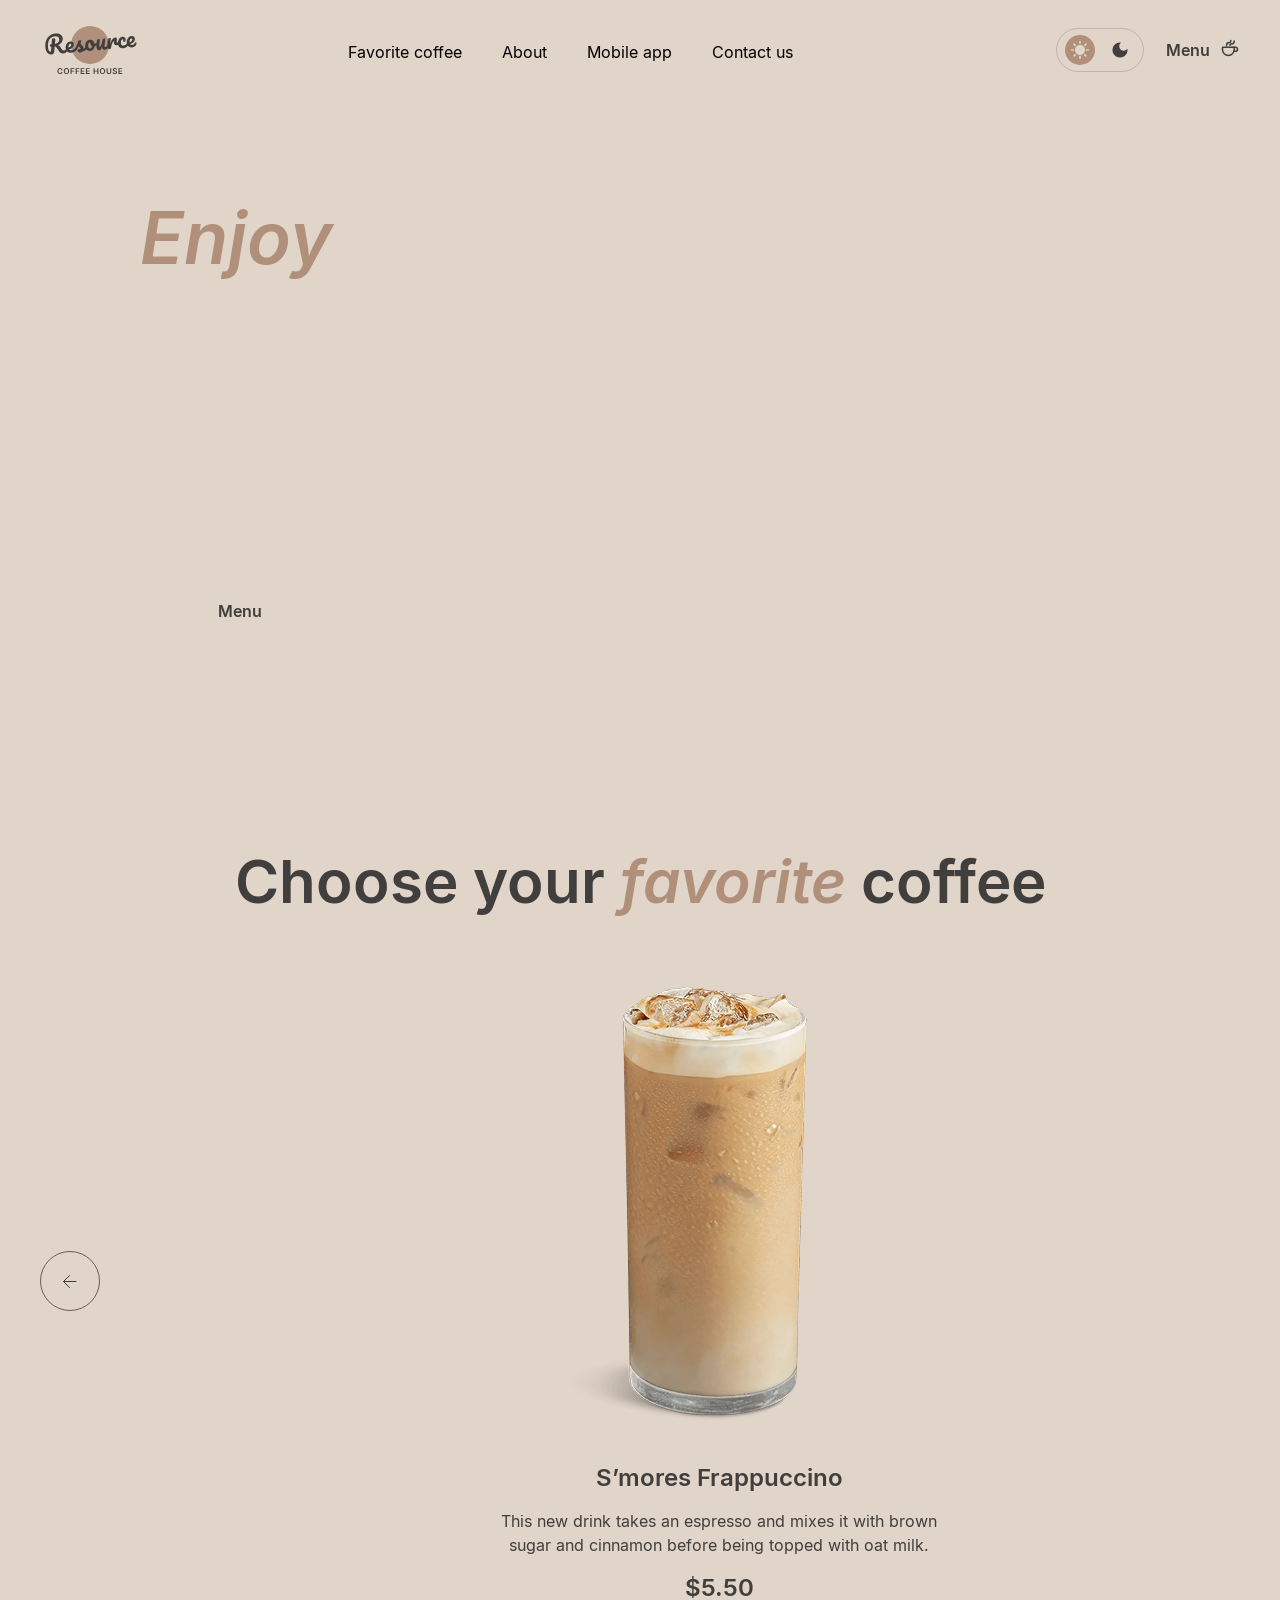
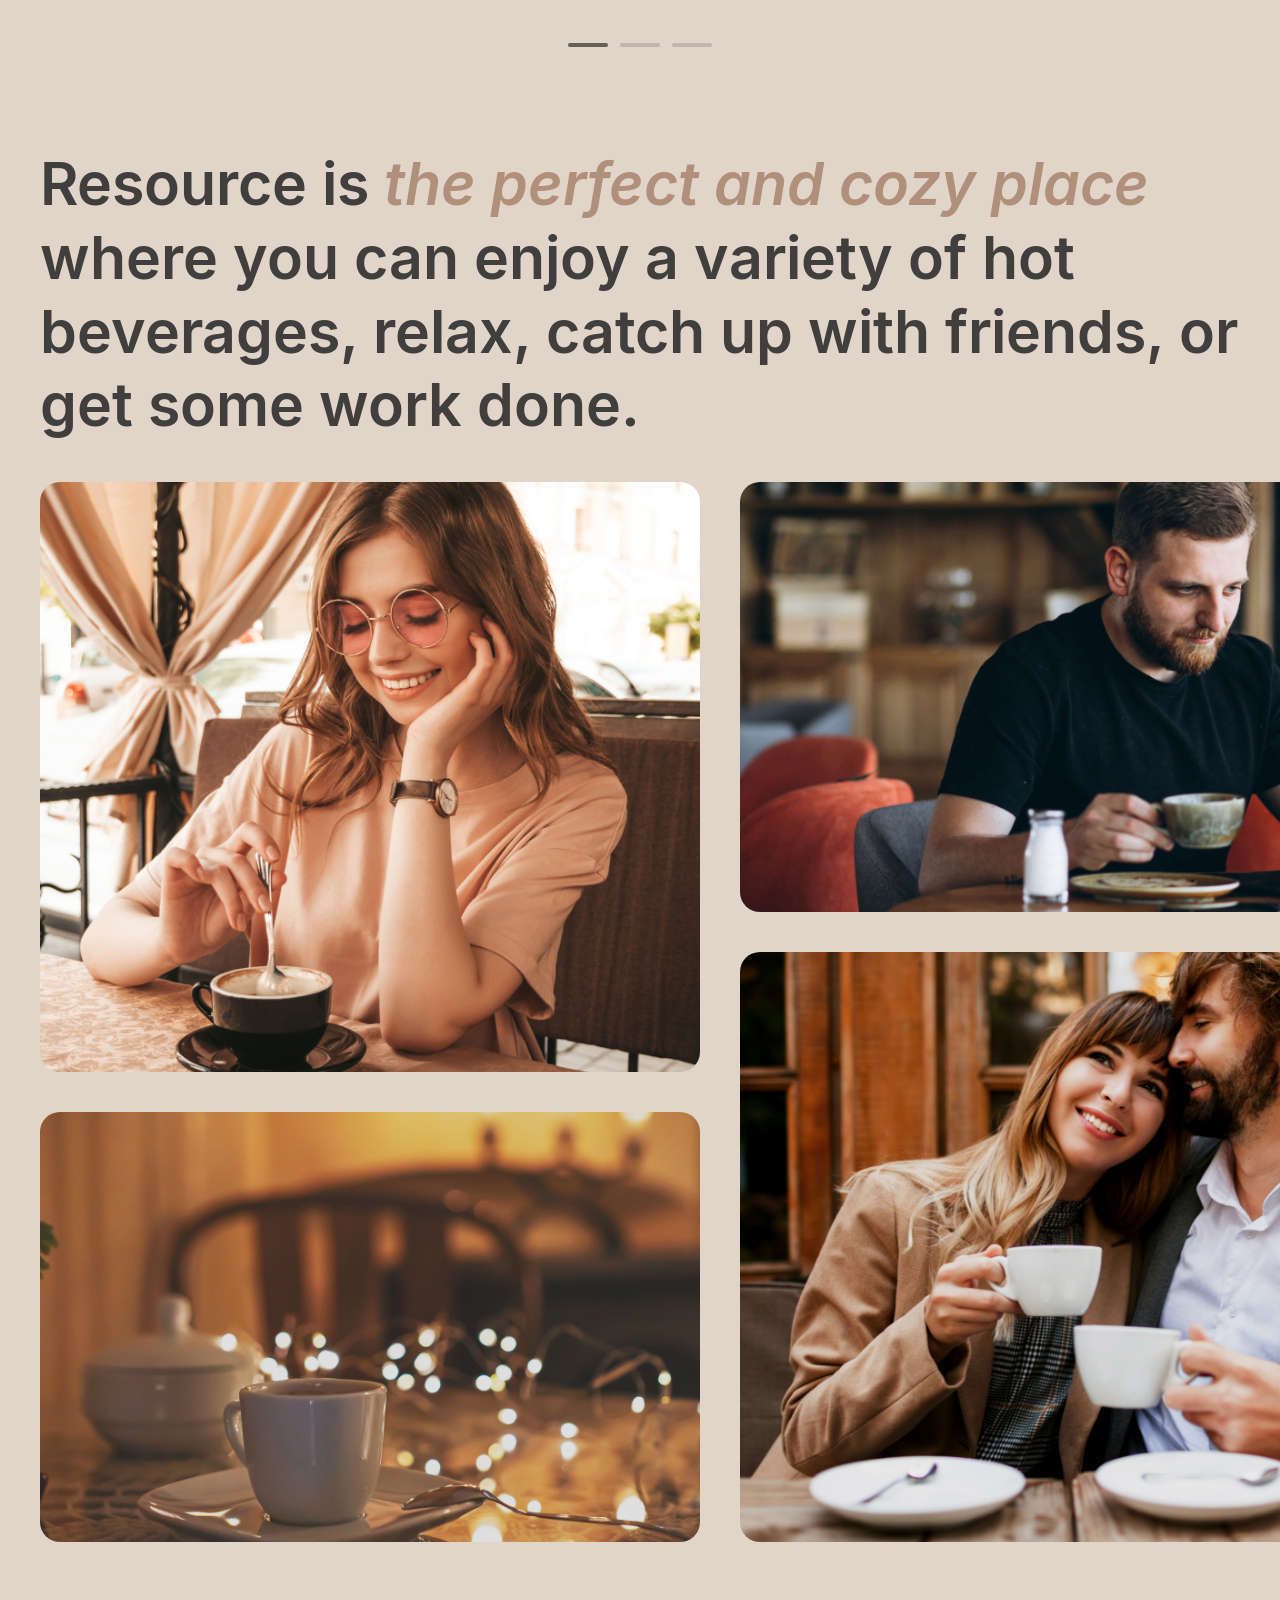
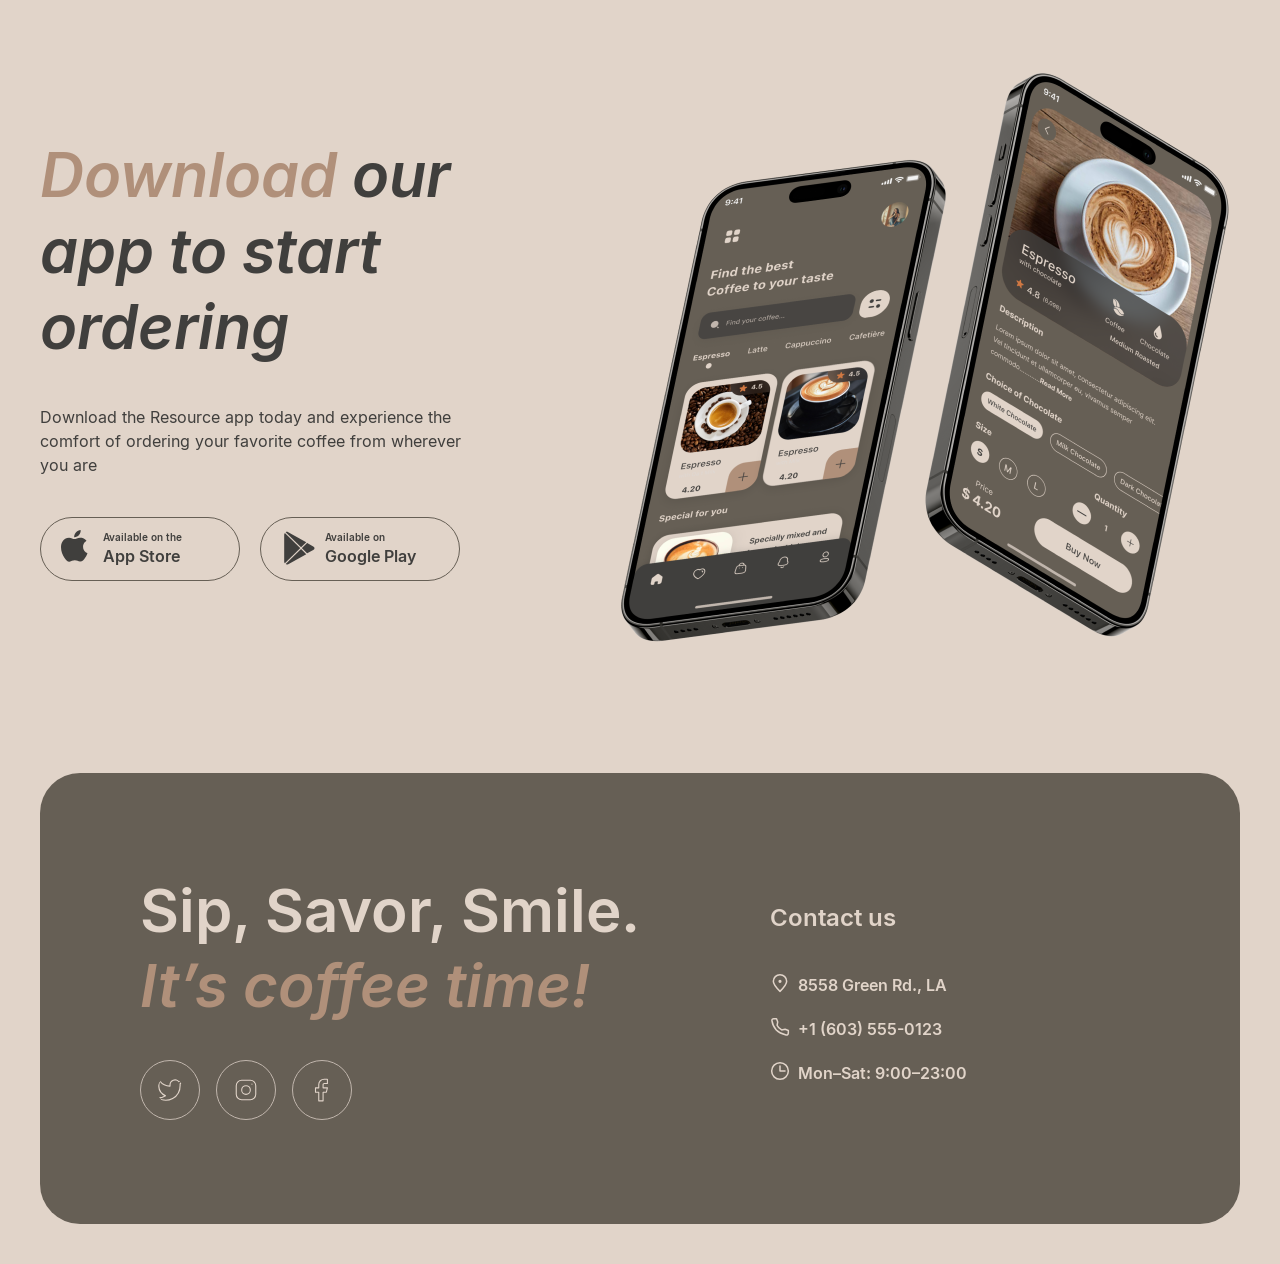
==== index.html @ 8363550d "feat: adding second page and some animation" ====
<!doctype html>
<html lang="en">
	<head>
		<meta charset="UTF-8" />
		<meta name="viewport" content="width=device-width, initial-scale=1.0" />
		<title>Coffee House</title>
		<link rel="stylesheet" href="style.css" />
	</head>
	<body>
		<div class="wrapper-container">
			<header>
				<div class="header__container">
					<div class="header__menu">
						<div class="header__logo">
							<svg
								width="100"
								height="60"
								viewBox="0 0 100 60"
								fill="none"
								xmlns="http://www.w3.org/2000/svg"
							>
								<path
									d="M69 25C69 35.4934 60.4934 44 50 44C39.5066 44 31 35.4934 31 25C31 14.5066 39.5066 6 50 6C60.4934 6 69 14.5066 69 25Z"
									fill="#B0907A"
								/>
								<path
									d="M95.6784 22.2913C95.8856 22.2732 96.0534 22.3548 96.1817 22.5364C96.326 22.7165 96.4127 22.9739 96.442 23.3086C96.4922 23.8824 96.4 24.3884 96.1652 24.8265C95.7789 25.5509 95.2359 26.1365 94.5362 26.5832C93.8524 27.0285 93.0084 27.295 92.0042 27.3829C90.4741 27.5168 89.2469 27.1664 88.3226 26.3318C87.3969 25.4812 86.8658 24.2749 86.7291 22.7129C86.6329 21.6131 86.7748 20.5727 87.1547 19.5919C87.5333 18.5951 88.1046 17.7822 88.8687 17.1532C89.6487 16.5229 90.5568 16.1623 91.5928 16.0717C92.5173 15.9908 93.2829 16.2049 93.8895 16.714C94.4948 17.2071 94.8386 17.9239 94.9209 18.8643C95.0171 19.9641 94.7016 20.9473 93.9743 21.814C93.2617 22.6633 91.9772 23.4021 90.1208 24.0303C90.5675 24.73 91.2451 25.0401 92.1537 24.9606C92.8072 24.9035 93.3279 24.7053 93.7158 24.3662C94.1197 24.0257 94.5692 23.4725 95.0643 22.7064C95.2346 22.4506 95.4393 22.3122 95.6784 22.2913ZM91.3914 18.4503C90.8016 18.5019 90.3295 18.8885 89.9751 19.6102C89.6365 20.3304 89.5098 21.1767 89.5949 22.149L89.5991 22.1968C90.5199 21.8914 91.2318 21.4918 91.7347 20.9981C92.2376 20.5044 92.4632 19.9626 92.4117 19.3729C92.3852 19.0701 92.2766 18.8386 92.0859 18.6786C91.9098 18.5013 91.6783 18.4252 91.3914 18.4503Z"
									fill="#403F3D"
								/>
								<path
									d="M83.2976 28.1446C81.7356 28.2813 80.4779 27.9497 79.5245 27.1497C78.5857 26.3324 78.0529 25.1985 77.926 23.7481C77.813 22.457 77.969 21.303 78.394 20.2861C78.819 19.2692 79.4149 18.4622 80.1818 17.8651C80.9487 17.268 81.7784 16.9304 82.671 16.8523C83.5477 16.7756 84.2481 16.9793 84.7723 17.4635C85.311 17.9303 85.6159 18.5702 85.6871 19.383C85.7456 20.0525 85.6437 20.6316 85.3813 21.1203C85.1348 21.6076 84.7725 21.8722 84.2944 21.9141C83.9915 21.9406 83.7382 21.8904 83.5344 21.7637C83.3465 21.6356 83.2414 21.444 83.2191 21.189C83.2093 21.0774 83.2141 20.9485 83.2334 20.8023C83.2527 20.6561 83.2676 20.5504 83.278 20.4852C83.3367 20.2392 83.357 20.0125 83.3389 19.8053C83.3208 19.5981 83.2511 19.4436 83.1297 19.3418C83.0243 19.2386 82.876 19.1953 82.6847 19.2121C82.3181 19.2441 81.9901 19.4415 81.7006 19.8041C81.4097 20.1508 81.193 20.6114 81.0506 21.186C80.9081 21.7606 80.8661 22.3826 80.9247 23.0521C81.0865 24.901 81.9723 25.7551 83.5821 25.6142C84.2356 25.557 84.9181 25.2805 85.6296 24.7846C86.3556 24.2714 87.0469 23.5444 87.7034 22.6036C87.8752 22.3637 88.0806 22.2333 88.3197 22.2124C88.5269 22.1942 88.6946 22.2759 88.8229 22.4574C88.9672 22.6375 89.054 22.895 89.0832 23.2297C89.1362 23.8354 89.028 24.3427 88.7587 24.7518C88.0904 25.7418 87.2526 26.5378 86.2452 27.1399C85.2524 27.7247 84.2699 28.0596 83.2976 28.1446Z"
									fill="#403F3D"
								/>
								<path
									d="M69.549 29.3476C68.9433 29.4006 68.485 29.1195 68.1742 28.5042C67.8794 27.8876 67.6706 26.8779 67.5479 25.4753C67.3666 23.4032 67.4892 21.4089 67.9158 19.4924C68.0188 19.0177 68.2207 18.6627 68.5213 18.4276C68.8365 18.1752 69.289 18.0232 69.8787 17.9716C70.1975 17.9437 70.4242 17.964 70.5586 18.0326C70.6931 18.1011 70.7701 18.2469 70.7897 18.4701C70.812 18.7251 70.7426 19.3094 70.5816 20.2229C70.478 20.8744 70.3993 21.4434 70.3455 21.93C70.2917 22.4165 70.2636 23.0132 70.2612 23.7201C70.6673 22.3033 71.1594 21.136 71.7376 20.2181C72.3158 19.3002 72.8997 18.6308 73.4892 18.2098C74.0947 17.7874 74.6605 17.5532 75.1865 17.5072C76.2225 17.4166 76.7858 17.8893 76.8765 18.9253C76.8946 19.1325 76.8668 19.6409 76.7931 20.4504C76.7214 21.0991 76.6925 21.5032 76.7064 21.6626C76.7552 22.2204 76.9789 22.4819 77.3773 22.4471C77.8236 22.408 78.3668 22.0072 79.0067 21.2445C79.1958 21.0191 79.4019 20.8967 79.6251 20.8772C79.8323 20.8591 80 20.9408 80.1283 21.1223C80.2712 21.2864 80.3559 21.5199 80.3824 21.8228C80.434 22.4125 80.315 22.8887 80.0255 23.2513C79.6197 23.7526 79.1285 24.1971 78.5521 24.5848C77.9903 24.9552 77.3746 25.1697 76.7052 25.2282C75.8604 25.3021 75.196 25.1434 74.7121 24.7521C74.2441 24.3594 73.978 23.7965 73.9139 23.0633C73.8929 22.8242 73.8959 22.583 73.9228 22.3397C73.9268 22.0182 73.9239 21.8016 73.9142 21.69C73.8919 21.435 73.793 21.3151 73.6177 21.3305C73.3786 21.3514 73.0836 21.6503 72.7325 22.2271C72.396 22.7865 72.0748 23.5213 71.7689 24.4314C71.4631 25.3415 71.2332 26.2932 71.0791 27.2864C70.9694 28.0509 70.8068 28.5791 70.5914 28.8709C70.3906 29.1455 70.0431 29.3044 69.549 29.3476Z"
									fill="#403F3D"
								/>
								<path
									d="M59.2462 30.2488C58.5289 30.3116 57.9106 30.0364 57.3912 29.4233C56.8863 28.7929 56.5906 27.9836 56.5042 26.9954C56.3996 25.8 56.3838 24.7012 56.4567 23.699C56.5282 22.6809 56.6985 21.5979 56.9675 20.4501C57.085 19.958 57.2782 19.5958 57.547 19.3635C57.8157 19.1312 58.2609 18.9878 58.8826 18.9334C59.2332 18.9028 59.4772 18.9376 59.6145 19.038C59.7677 19.1371 59.8541 19.2981 59.8736 19.5213C59.8847 19.6488 59.8347 20.0868 59.7235 20.8354C59.6157 21.4391 59.5349 21.9842 59.4811 22.4707C59.3088 24.1722 59.247 25.3019 59.2958 25.8598C59.3251 26.1945 59.3859 26.4301 59.4781 26.5666C59.569 26.6871 59.7021 26.7397 59.8774 26.7244C60.1165 26.7035 60.3904 26.4386 60.6993 25.9297C61.024 25.4195 61.3431 24.6608 61.6565 23.6536C61.9859 22.6451 62.2798 21.4148 62.5382 19.9627C62.6239 19.4734 62.7852 19.114 63.0221 18.8845C63.2749 18.6535 63.6643 18.5151 64.1903 18.4691C64.5569 18.437 64.8161 18.4625 64.9679 18.5456C65.1184 18.6127 65.204 18.7658 65.2249 19.0049C65.2598 19.4034 65.1561 20.5127 64.9138 22.3327C64.646 24.412 64.533 25.6907 64.5748 26.1688C64.6013 26.4717 64.686 26.7052 64.8289 26.8694C64.9703 27.0176 65.1447 27.0827 65.3519 27.0645C65.6706 27.0366 66.0285 26.8126 66.4254 26.3924C66.8368 25.9549 67.3708 25.2657 68.0273 24.3249C68.199 24.0851 68.4044 23.9547 68.6435 23.9337C68.8507 23.9156 69.0185 23.9973 69.1468 24.1788C69.291 24.3589 69.3778 24.6163 69.4071 24.9511C69.4629 25.5886 69.3547 26.096 69.0825 26.4731C68.471 27.3779 67.7905 28.1361 67.041 28.7477C66.3074 29.358 65.4385 29.707 64.4343 29.7949C63.6693 29.8618 63.0776 29.6165 62.6594 29.0588C62.2572 28.4997 62.0093 27.6862 61.9159 26.6183C61.7398 27.7259 61.4065 28.5982 60.9162 29.2354C60.4245 29.8566 59.8678 30.1944 59.2462 30.2488Z"
									fill="#403F3D"
								/>
								<path
									d="M57.5606 22.8796C57.7678 22.8614 57.9362 22.9511 58.0659 23.1485C58.1956 23.346 58.2744 23.6041 58.3023 23.9229C58.3692 24.688 58.1779 25.1625 57.7282 25.3463C56.8011 25.7647 55.7659 26.048 54.6225 26.1963C54.4367 27.5616 53.9332 28.6898 53.1117 29.5808C52.2888 30.4559 51.3115 30.9429 50.1799 31.0419C49.2235 31.1256 48.3824 30.9663 47.6566 30.564C46.9467 30.1603 46.383 29.5913 45.9654 28.8569C45.5478 28.1225 45.3 27.309 45.2219 26.4164C45.1159 25.205 45.2529 24.1089 45.6328 23.1281C46.0114 22.1313 46.5841 21.3343 47.351 20.7372C48.1165 20.1242 48.9933 19.7744 49.9816 19.688C51.1929 19.582 52.2022 19.9193 53.0093 20.6999C53.8309 21.4632 54.3592 22.453 54.5941 23.6691C55.339 23.5558 56.2177 23.3183 57.23 22.9567C57.3547 22.9136 57.4649 22.8879 57.5606 22.8796ZM50.1494 28.4908C50.6595 28.4462 51.0797 28.2007 51.41 27.7542C51.7563 27.3063 51.959 26.6863 52.0182 25.8941C51.4948 25.6026 51.0739 25.1977 50.7555 24.6795C50.4531 24.1599 50.2754 23.5972 50.2224 22.9916C50.2001 22.7365 50.2017 22.4794 50.2272 22.2202L50.1076 22.2307C49.4701 22.2864 48.9633 22.644 48.5873 23.3032C48.2259 23.9452 48.094 24.824 48.1916 25.9398C48.2683 26.8164 48.4942 27.4712 48.8694 27.9042C49.2605 28.3357 49.6872 28.5313 50.1494 28.4908Z"
									fill="#403F3D"
								/>
								<path
									d="M40.3103 32.4354C39.4815 32.508 38.8272 32.3725 38.3474 32.029C37.8836 31.6841 37.6307 31.2726 37.5889 30.7944C37.5527 30.38 37.6727 30.0081 37.9491 29.6787C38.2254 29.3494 38.6584 29.1589 39.2482 29.1073C39.4554 29.0892 39.6966 29.0922 39.9717 29.1163C40.2614 29.1231 40.4787 29.1282 40.6235 29.1316C40.5713 28.7185 40.4415 28.3364 40.2341 27.9851C40.0427 27.6325 39.8048 27.3 39.5205 26.9876C39.2348 26.6592 38.9692 26.3773 38.7237 26.1418C38.3119 27.1254 37.8861 27.9497 37.4464 28.6145C37.0226 29.278 36.5482 29.9137 36.0232 30.5218C35.7614 30.8338 35.4711 31.0038 35.1523 31.0316C34.8973 31.054 34.6824 30.9844 34.5077 30.823C34.3316 30.6457 34.2316 30.4216 34.2079 30.1506C34.1801 29.8318 34.2658 29.5272 34.4653 29.2367L34.7426 28.827C35.5244 27.6664 36.1078 26.7159 36.4928 25.9756C36.7233 25.4896 36.9884 24.8481 37.288 24.0509C37.5863 23.2379 37.8745 22.4016 38.1527 21.542C38.3942 20.8142 38.9931 20.4085 39.9494 20.3248C40.3957 20.2858 40.71 20.2984 40.8923 20.3628C41.0746 20.4271 41.1734 20.547 41.1888 20.7223C41.1971 20.8179 41.1785 20.9722 41.1329 21.1849C41.0873 21.3977 41.0177 21.6126 40.9243 21.8296C40.6876 22.4285 40.5867 22.9272 40.6215 23.3257C40.6424 23.5647 40.7451 23.8208 40.9296 24.0937C41.1301 24.3653 41.4244 24.7009 41.8127 25.1006C42.3814 25.7254 42.8141 26.2657 43.111 26.7216C43.4224 27.1601 43.6025 27.6583 43.6513 28.2162C43.6652 28.3756 43.6688 28.6001 43.662 28.8898C44.4166 28.5187 45.2626 27.6335 46.2003 26.2345C46.372 25.9946 46.5774 25.8642 46.8165 25.8433C47.0237 25.8252 47.1915 25.9069 47.3198 26.0884C47.464 26.2685 47.5508 26.5259 47.5801 26.8606C47.6331 27.4663 47.5249 27.9737 47.2555 28.3827C46.545 29.4407 45.8392 30.185 45.1381 30.6158C44.4515 31.0292 43.5756 31.2985 42.5105 31.4238C41.9204 32.0215 41.187 32.3587 40.3103 32.4354Z"
									fill="#403F3D"
								/>
								<path
									d="M36.6161 26.7357C36.8233 26.7175 36.9911 26.7992 37.1194 26.9807C37.2636 27.1608 37.3504 27.4183 37.3797 27.753C37.4355 28.3905 37.3273 28.8979 37.0551 29.2751C36.5281 30.0439 35.7492 30.7786 34.7183 31.4791C33.7034 32.1782 32.5823 32.5815 31.355 32.6888C29.6814 32.8353 28.3426 32.4947 27.3386 31.667C26.3347 30.8394 25.7637 29.6365 25.6256 28.0586C25.5294 26.9588 25.6713 25.9185 26.0512 24.9376C26.4298 23.9408 27.0011 23.1279 27.7652 22.4989C28.5452 21.8686 29.4533 21.508 30.4893 21.4174C31.4138 21.3365 32.1793 21.5506 32.786 22.0597C33.3913 22.5528 33.7351 23.2696 33.8173 24.21C33.9136 25.3098 33.5981 26.293 32.8708 27.1597C32.1581 28.009 30.8816 28.7471 29.0412 29.3739C29.5039 30.0722 30.293 30.3726 31.4088 30.275C32.126 30.2122 32.9173 29.894 33.7826 29.3204C34.6625 28.7295 35.4016 27.9983 35.9999 27.1269C36.1716 26.887 36.377 26.7566 36.6161 26.7357ZM30.2878 23.796C29.6981 23.8476 29.226 24.2342 28.8715 24.9559C28.533 25.6761 28.4063 26.5224 28.4914 27.4947L28.4955 27.5425C29.4164 27.2371 30.1283 26.8375 30.6312 26.3438C31.1341 25.8501 31.3597 25.3083 31.3081 24.7186C31.2816 24.4158 31.1731 24.1843 30.9824 24.0243C30.8063 23.847 30.5747 23.7709 30.2878 23.796Z"
									fill="#403F3D"
								/>
								<path
									d="M27.6906 27.5167C27.8978 27.4986 28.0656 27.5803 28.1939 27.7618C28.3382 27.9419 28.4249 28.1993 28.4542 28.5341C28.5086 29.1557 28.4004 29.6631 28.1296 30.0561C27.4454 31.0476 26.7351 31.8324 25.9987 32.4108C25.261 32.9733 24.3581 33.3012 23.2902 33.3946C22.2541 33.4853 21.3451 33.2837 20.5631 32.79C19.797 32.2949 19.028 31.3985 18.256 30.1009C17.6351 29.063 17.151 28.3023 16.8035 27.8188C16.4547 27.3193 16.119 26.9712 15.7967 26.7745C15.4903 26.5765 15.1198 26.4724 14.6852 26.4622C14.6508 26.8025 14.5595 27.8705 14.4114 29.6663C14.3537 30.4744 14.3165 30.9675 14.3 31.1456C14.2256 32.1319 13.9724 32.9089 13.5402 33.4767C13.1067 34.0286 12.4038 34.3471 11.4315 34.4321C10.3636 34.5256 9.38799 34.2977 8.50477 33.7486C7.63609 33.1822 6.9298 32.3606 6.38589 31.2839C5.84059 30.1913 5.50518 28.9277 5.37968 27.4932C5.1454 24.8154 5.40544 22.4638 6.15978 20.4383C6.93006 18.4115 8.10738 16.8148 9.69174 15.6483C11.2906 14.4644 13.1899 13.7763 15.3895 13.5838C16.9196 13.45 18.223 13.5688 19.2994 13.9404C20.3759 14.312 21.1968 14.8826 21.762 15.6523C22.3432 16.4206 22.6784 17.3148 22.7676 18.3349C22.8457 19.2275 22.7073 20.1229 22.3522 21.0213C22.0117 21.9023 21.4476 22.7066 20.66 23.434C19.8724 24.1614 18.8869 24.7375 17.7034 25.1622C18.4866 25.3025 19.1057 25.5856 19.5605 26.0116C20.0154 26.4376 20.4891 27.0787 20.9816 27.9351C21.5115 28.8524 22.0112 29.5153 22.4806 29.924C22.966 30.3312 23.4955 30.5098 24.0693 30.4596C24.5794 30.4149 25.0509 30.205 25.4838 29.8299C25.9154 29.4388 26.4456 28.7981 27.0744 27.9079C27.2461 27.6681 27.4515 27.5377 27.6906 27.5167ZM11.3837 26.727C10.8418 26.7744 10.4561 26.6797 10.2266 26.4428C10.013 26.2045 9.89225 25.9259 9.86436 25.6071C9.8309 25.2246 9.92394 24.9113 10.1435 24.6672C10.379 24.4218 10.6562 24.2851 10.9749 24.2572L11.5727 24.2049C11.691 22.6206 11.8123 21.2528 11.9364 20.1016C12.053 19.0474 12.6771 18.4708 13.8088 18.3718C14.7173 18.2923 15.2071 18.659 15.2782 19.4719C15.2936 19.6473 15.2975 19.7835 15.2899 19.8805L14.9199 23.9121C15.7764 23.789 16.5393 23.5134 17.2085 23.0855C17.8937 22.6561 18.4149 22.0966 18.7722 21.4068C19.1454 20.7156 19.2957 19.9556 19.2232 19.1268C19.1353 18.1226 18.7236 17.3636 17.988 16.8498C17.2524 16.3359 16.2232 16.1369 14.9002 16.2526C13.3382 16.3893 12.0016 16.8997 10.8904 17.7839C9.79381 18.6508 8.98568 19.8779 8.46605 21.4653C7.94503 23.0366 7.78003 24.9142 7.97108 27.0978C8.06033 28.1179 8.24063 28.9855 8.51198 29.7006C8.78334 30.4157 9.08648 30.9432 9.42139 31.2834C9.75631 31.6235 10.0592 31.7817 10.3302 31.7579C10.5374 31.7398 10.6957 31.6216 10.8051 31.4032C10.9304 31.1834 11.0127 30.839 11.052 30.3698L11.3837 26.727Z"
									fill="#403F3D"
								/>
								<path
									d="M78.4023 54.0001V48.1819H82.1864V49.0654H79.4563V50.645H81.9904V51.5285H79.4563V53.1165H82.2092V54.0001H78.4023Z"
									fill="#403F3D"
								/>
								<path
									d="M75.9698 49.7813C75.9433 49.5332 75.8316 49.34 75.6346 49.2017C75.4395 49.0635 75.1857 48.9943 74.8732 48.9943C74.6535 48.9943 74.4651 49.0275 74.3079 49.0938C74.1507 49.1601 74.0304 49.25 73.9471 49.3637C73.8638 49.4773 73.8211 49.607 73.8192 49.7529C73.8192 49.8741 73.8467 49.9792 73.9016 50.0682C73.9585 50.1572 74.0352 50.233 74.1317 50.2955C74.2283 50.3561 74.3353 50.4072 74.4528 50.4489C74.5702 50.4906 74.6886 50.5256 74.8079 50.554L75.3533 50.6904C75.573 50.7415 75.7842 50.8106 75.9869 50.8977C76.1914 50.9849 76.3742 51.0947 76.5352 51.2273C76.698 51.3599 76.8268 51.5199 76.9215 51.7074C77.0162 51.8949 77.0636 52.1146 77.0636 52.3665C77.0636 52.7074 76.9764 53.0076 76.8022 53.2671C76.628 53.5246 76.3761 53.7263 76.0465 53.8722C75.7189 54.0161 75.3221 54.0881 74.8562 54.0881C74.4035 54.0881 74.0105 54.018 73.6772 53.8779C73.3458 53.7377 73.0863 53.5332 72.8988 53.2642C72.7132 52.9953 72.6128 52.6676 72.5977 52.2813H73.6346C73.6497 52.4839 73.7122 52.6525 73.8221 52.787C73.9319 52.9214 74.0749 53.0218 74.2511 53.0881C74.4291 53.1544 74.628 53.1875 74.8477 53.1875C75.0768 53.1875 75.2776 53.1534 75.4499 53.0852C75.6242 53.0152 75.7605 52.9186 75.859 52.7955C75.9575 52.6705 76.0077 52.5246 76.0096 52.358C76.0077 52.2065 75.9632 52.0815 75.8761 51.983C75.7889 51.8826 75.6668 51.7993 75.5096 51.733C75.3543 51.6648 75.1725 51.6042 74.9641 51.5512L74.3022 51.3807C73.823 51.2576 73.4442 51.071 73.1658 50.821C72.8893 50.5692 72.7511 50.2349 72.7511 49.8182C72.7511 49.4754 72.8439 49.1752 73.0295 48.9176C73.217 48.6601 73.4717 48.4602 73.7937 48.3182C74.1156 48.1743 74.4802 48.1023 74.8874 48.1023C75.3003 48.1023 75.6621 48.1743 75.9727 48.3182C76.2852 48.4602 76.5304 48.6582 76.7085 48.912C76.8865 49.1638 76.9783 49.4536 76.984 49.7813H75.9698Z"
									fill="#403F3D"
								/>
								<path
									d="M70.2086 48.1819H71.2626V51.983C71.2626 52.3997 71.1641 52.7662 70.9672 53.0825C70.7721 53.3987 70.4975 53.6459 70.1433 53.8239C69.7891 54.0001 69.3753 54.0881 68.9018 54.0881C68.4264 54.0881 68.0117 54.0001 67.6575 53.8239C67.3033 53.6459 67.0287 53.3987 66.8336 53.0825C66.6386 52.7662 66.541 52.3997 66.541 51.983V48.1819H67.595V51.895C67.595 52.1374 67.648 52.3533 67.7541 52.5427C67.862 52.7321 68.0136 52.8807 68.2086 52.9887C68.4037 53.0948 68.6348 53.1478 68.9018 53.1478C69.1689 53.1478 69.3999 53.0948 69.595 52.9887C69.792 52.8807 69.9435 52.7321 70.0495 52.5427C70.1556 52.3533 70.2086 52.1374 70.2086 51.895V48.1819Z"
									fill="#403F3D"
								/>
								<path
									d="M65.1435 51.0909C65.1435 51.7178 65.026 52.2548 64.7912 52.7017C64.5582 53.1468 64.2401 53.4877 63.8366 53.7245C63.4351 53.9612 62.9796 54.0796 62.4702 54.0796C61.9607 54.0796 61.5043 53.9612 61.1009 53.7245C60.6993 53.4858 60.3812 53.144 60.1463 52.6989C59.9134 52.2519 59.7969 51.7159 59.7969 51.0909C59.7969 50.464 59.9134 49.9281 60.1463 49.483C60.3812 49.036 60.6993 48.6942 61.1009 48.4574C61.5043 48.2207 61.9607 48.1023 62.4702 48.1023C62.9796 48.1023 63.4351 48.2207 63.8366 48.4574C64.2401 48.6942 64.5582 49.036 64.7912 49.483C65.026 49.9281 65.1435 50.464 65.1435 51.0909ZM64.0838 51.0909C64.0838 50.6496 64.0147 50.2775 63.8764 49.9745C63.7401 49.6695 63.5507 49.4394 63.3082 49.2841C63.0658 49.1269 62.7865 49.0483 62.4702 49.0483C62.1539 49.0483 61.8745 49.1269 61.6321 49.2841C61.3897 49.4394 61.1993 49.6695 61.0611 49.9745C60.9247 50.2775 60.8565 50.6496 60.8565 51.0909C60.8565 51.5322 60.9247 51.9053 61.0611 52.2102C61.1993 52.5133 61.3897 52.7434 61.6321 52.9006C61.8745 53.0559 62.1539 53.1335 62.4702 53.1335C62.7865 53.1335 63.0658 53.0559 63.3082 52.9006C63.5507 52.7434 63.7401 52.5133 63.8764 52.2102C64.0147 51.9053 64.0838 51.5322 64.0838 51.0909Z"
									fill="#403F3D"
								/>
								<path
									d="M53.5918 54.0001V48.1819H54.6458V50.645H57.3418V48.1819H58.3986V54.0001H57.3418V51.5285H54.6458V54.0001H53.5918Z"
									fill="#403F3D"
								/>
								<path
									d="M45.9492 54.0001V48.1819H49.7333V49.0654H47.0032V50.645H49.5373V51.5285H47.0032V53.1165H49.756V54.0001H45.9492Z"
									fill="#403F3D"
								/>
								<path
									d="M40.6895 54.0001V48.1819H44.4735V49.0654H41.7434V50.645H44.2775V51.5285H41.7434V53.1165H44.4963V54.0001H40.6895Z"
									fill="#403F3D"
								/>
								<path
									d="M35.6016 54.0001V48.1819H39.3288V49.0654H36.6555V50.645H39.0732V51.5285H36.6555V54.0001H35.6016Z"
									fill="#403F3D"
								/>
								<path
									d="M30.5137 54.0001V48.1819H34.2409V49.0654H31.5676V50.645H33.9853V51.5285H31.5676V54.0001H30.5137Z"
									fill="#403F3D"
								/>
								<path
									d="M29.1181 51.0909C29.1181 51.7178 29.0007 52.2548 28.7658 52.7017C28.5328 53.1468 28.2147 53.4877 27.8113 53.7245C27.4097 53.9612 26.9542 54.0796 26.4448 54.0796C25.9353 54.0796 25.4789 53.9612 25.0755 53.7245C24.6739 53.4858 24.3558 53.144 24.1209 52.6989C23.888 52.2519 23.7715 51.7159 23.7715 51.0909C23.7715 50.464 23.888 49.9281 24.1209 49.483C24.3558 49.036 24.6739 48.6942 25.0755 48.4574C25.4789 48.2207 25.9353 48.1023 26.4448 48.1023C26.9542 48.1023 27.4097 48.2207 27.8113 48.4574C28.2147 48.6942 28.5328 49.036 28.7658 49.483C29.0007 49.9281 29.1181 50.464 29.1181 51.0909ZM28.0584 51.0909C28.0584 50.6496 27.9893 50.2775 27.851 49.9745C27.7147 49.6695 27.5253 49.4394 27.2828 49.2841C27.0404 49.1269 26.7611 49.0483 26.4448 49.0483C26.1285 49.0483 25.8491 49.1269 25.6067 49.2841C25.3643 49.4394 25.1739 49.6695 25.0357 49.9745C24.8993 50.2775 24.8311 50.6496 24.8311 51.0909C24.8311 51.5322 24.8993 51.9053 25.0357 52.2102C25.1739 52.5133 25.3643 52.7434 25.6067 52.9006C25.8491 53.0559 26.1285 53.1335 26.4448 53.1335C26.7611 53.1335 27.0404 53.0559 27.2828 52.9006C27.5253 52.7434 27.7147 52.5133 27.851 52.2102C27.9893 51.9053 28.0584 51.5322 28.0584 51.0909Z"
									fill="#403F3D"
								/>
								<path
									d="M22.5536 50.1449H21.4911C21.4608 49.9707 21.4049 49.8163 21.3235 49.6818C21.2421 49.5455 21.1407 49.4299 21.0195 49.3352C20.8983 49.2406 20.7601 49.1695 20.6048 49.1222C20.4513 49.0729 20.2856 49.0483 20.1076 49.0483C19.7913 49.0483 19.511 49.1279 19.2667 49.287C19.0224 49.4442 18.8311 49.6752 18.6928 49.9801C18.5546 50.2832 18.4854 50.6534 18.4854 51.0909C18.4854 51.536 18.5546 51.911 18.6928 52.2159C18.833 52.519 19.0243 52.7481 19.2667 52.9034C19.511 53.0568 19.7904 53.1335 20.1048 53.1335C20.279 53.1335 20.4419 53.1108 20.5934 53.0654C20.7468 53.018 20.8841 52.9489 21.0053 52.858C21.1284 52.7671 21.2317 52.6553 21.315 52.5227C21.4002 52.3902 21.4589 52.2387 21.4911 52.0682L22.5536 52.0739C22.5138 52.3504 22.4277 52.6099 22.2951 52.8523C22.1644 53.0947 21.993 53.3087 21.7809 53.4943C21.5688 53.6781 21.3207 53.822 21.0366 53.9262C20.7525 54.0284 20.4371 54.0796 20.0906 54.0796C19.5792 54.0796 19.1228 53.9612 18.7212 53.7245C18.3197 53.4877 18.0034 53.1459 17.7724 52.6989C17.5413 52.2519 17.4258 51.7159 17.4258 51.0909C17.4258 50.464 17.5423 49.9281 17.7752 49.483C18.0082 49.036 18.3254 48.6942 18.7269 48.4574C19.1284 48.2207 19.583 48.1023 20.0906 48.1023C20.4144 48.1023 20.7156 48.1477 20.994 48.2387C21.2724 48.3296 21.5205 48.4631 21.7383 48.6392C21.9561 48.8135 22.1351 49.0275 22.2752 49.2813C22.4173 49.5332 22.5101 49.821 22.5536 50.1449Z"
									fill="#403F3D"
								/>
							</svg>
						</div>
						<div class="header__navbar">
							<ul class="navbar__container">
								<li><a href="#">Favorite coffee</a></li>
								<li><a href="#">About</a></li>
								<li><a href="#">Mobile app</a></li>
								<li><a href="#">Contact us</a></li>
							</ul>
						</div>
						<div class="header__actions">
							<div class="theme__switch">
								<svg
									width="36"
									height="30"
									viewBox="0 0 36 36"
									fill="none"
									xmlns="http://www.w3.org/2000/svg"
								>
									<rect width="36" height="36" rx="18" fill="#B0907A" />
									<path
										d="M17 10V8C17 7.45 17.45 7 18 7C18.55 7 19 7.45 19 8V10C19 10.55 18.55 11 18 11C17.45 11 17 10.55 17 10ZM24.36 13.05L25.77 11.63C26.16 11.24 26.16 10.61 25.77 10.22C25.38 9.83 24.75 9.83 24.36 10.22L22.95 11.64C22.56 12.03 22.56 12.66 22.95 13.05C23.34 13.44 23.97 13.44 24.36 13.05ZM28 17H26C25.45 17 25 17.45 25 18C25 18.55 25.45 19 26 19H28C28.55 19 29 18.55 29 18C29 17.45 28.55 17 28 17ZM18 25C17.45 25 17 25.45 17 26V28C17 28.55 17.45 29 18 29C18.55 29 19 28.55 19 28V26C19 25.45 18.55 25 18 25ZM11.64 13.05L10.22 11.64C9.83 11.25 9.83 10.61 10.22 10.23C10.61 9.85 11.25 9.84 11.63 10.23L13.04 11.64C13.43 12.03 13.43 12.67 13.04 13.05C12.65 13.43 12.02 13.44 11.64 13.05ZM22.95 22.95C22.56 23.34 22.56 23.98 22.95 24.36L24.36 25.77C24.75 26.16 25.39 26.16 25.77 25.77C26.16 25.38 26.16 24.74 25.77 24.36L24.36 22.95C23.98 22.56 23.34 22.56 22.95 22.95ZM8 19H10C10.55 19 11 18.55 11 18C11 17.45 10.55 17 10 17H8C7.45 17 7 17.45 7 18C7 18.55 7.45 19 8 19ZM11.64 25.78L13.05 24.37C13.44 23.98 13.44 23.34 13.05 22.96C12.66 22.58 12.02 22.57 11.64 22.96L10.23 24.37C9.84 24.76 9.84 25.4 10.23 25.78C10.61 26.17 11.25 26.17 11.64 25.78ZM18 12C14.69 12 12 14.69 12 18C12 21.31 14.69 24 18 24C21.31 24 24 21.31 24 18C24 14.69 21.31 12 18 12Z"
										fill="#E1D4C9"
									/>
								</svg>
								<svg
									width="36"
									height="30"
									viewBox="0 0 36 36"
									fill="none"
									xmlns="http://www.w3.org/2000/svg"
								>
									<path
										d="M18 9C13.03 9 9 13.03 9 18C9 22.97 13.03 27 18 27C22.97 27 27 22.97 27 18C27 17.54 26.96 17.08 26.9 16.64C25.92 18.01 24.32 18.9 22.5 18.9C19.52 18.9 17.1 16.48 17.1 13.5C17.1 11.69 17.99 10.08 19.36 9.1C18.92 9.04 18.46 9 18 9Z"
										fill="#403F3D"
									/>
								</svg>
							</div>
							<div class="coffee__menu">
								<a href="menu.html">
									<h2>Menu</h2>
									<svg
										width="20"
										height="20"
										viewBox="0 0 20 20"
										fill="none"
										xmlns="http://www.w3.org/2000/svg"
									>
										<path
											d="M14.167 9.76667V11.6667C14.167 14.8883 11.5553 17.5 8.33366 17.5C5.112 17.5 2.50033 14.8883 2.50033 11.6667V9.76667C2.50033 9.4353 2.76896 9.16667 3.10033 9.16667H13.567C13.8984 9.16667 14.167 9.4353 14.167 9.76667Z"
											stroke="#403F3D"
											stroke-width="1.5"
											stroke-linecap="round"
											stroke-linejoin="round"
										/>
										<path
											d="M10.0003 7.50008C10.0003 6.66675 10.5956 5.83341 11.786 5.83341C13.101 5.83341 14.167 4.76743 14.167 3.45246V2.91675"
											stroke="#403F3D"
											stroke-width="1.5"
											stroke-linecap="round"
											stroke-linejoin="round"
										/>
										<path
											d="M6.66634 7.5V7.08333C6.66634 5.70262 7.78563 4.58333 9.16634 4.58333C10.0868 4.58333 10.833 3.83714 10.833 2.91667V2.5"
											stroke="#403F3D"
											stroke-width="1.5"
											stroke-linecap="round"
											stroke-linejoin="round"
										/>
										<path
											d="M13.333 9.16675H15.4163C16.5669 9.16675 17.4997 10.0995 17.4997 11.2501C17.4997 12.4007 16.5669 13.3334 15.4163 13.3334H14.1663"
											stroke="#403F3D"
											stroke-width="1.5"
											stroke-linecap="round"
											stroke-linejoin="round"
										/>
									</svg>
								</a>
							</div>
						</div>
					</div>
					<div class="header__hero">
						<div class="hero__container">
							<h2 class="hero__title">
								<span>Enjoy </span>premium coffee at our charming cafe
							</h2>
							<p>
								With its inviting atmosphere and delicious coffee options, the
								Coffee House Resource is a popular destination for coffee lovers
								and those seeking a warm and inviting space to enjoy their
								favorite beverage.
							</p>
							<a href="menu.html">Menu</a>
						</div>
					</div>
				</div>
			</header>
			<main class="main">
				<section class="favorite__container">
					<h2>Choose your <span>favorite</span> coffee</h2>
					<div class="favorite__slider">
						<div class="btn__left-dark">
							<svg
								width="14"
								height="13"
								viewBox="0 0 14 13"
								fill="none"
								xmlns="http://www.w3.org/2000/svg"
							>
								<path
									d="M13 6.5H0.5M6.5 12.5L0.5 6.5L6.5 0.5"
									stroke="#403F3D"
									stroke-linecap="round"
									stroke-linejoin="round"
								/>
							</svg>
						</div>
						<div class="slider__content">
							<img src="assets/img/coffee-slider-1.png" alt="coffee" />
							<h3>S’mores Frappuccino</h3>
							<p>
								This new drink takes an espresso and mixes it with brown sugar
								and cinnamon before being topped with oat milk.
							</p>
							<span>$5.50</span>
						</div>
						<div class="btn__right-dark">
							<svg
								width="14"
								height="13"
								viewBox="0 0 14 13"
								fill="none"
								xmlns="http://www.w3.org/2000/svg"
							>
								<path
									d="M0.5 6.5H13M7 12.5L13 6.5L7 0.5"
									stroke="#403F3D"
									stroke-linecap="round"
									stroke-linejoin="round"
								/>
							</svg>
						</div>
					</div>
					<div class="hero__pagination">
						<svg
							width="40"
							height="4"
							viewBox="0 0 40 4"
							fill="none"
							xmlns="http://www.w3.org/2000/svg"
						>
							<rect width="40" height="4" rx="2" fill="#665F55" />
						</svg>
						<svg
							width="40"
							height="4"
							viewBox="0 0 40 4"
							fill="none"
							xmlns="http://www.w3.org/2000/svg"
						>
							<rect width="40" height="4" rx="2" fill="#C1B6AD" />
						</svg>
						<svg
							width="40"
							height="4"
							viewBox="0 0 40 4"
							fill="none"
							xmlns="http://www.w3.org/2000/svg"
						>
							<rect width="40" height="4" rx="2" fill="#C1B6AD" />
						</svg>
					</div>
				</section>
				<section class="about__container">
					<div class="about__content">
						<h2 class="about__title">
							Resource is <span>the perfect and cozy place</span> where you can
							enjoy a variety of hot beverages, relax, catch up with friends, or
							get some work done.
						</h2>
						<div class="about__pics">
							<div class="about__pics-left">
								<img class="left__1" src="assets/img/about-1.png" alt="pics1" />
								<img class="left__2" src="assets/img/about-2.png" alt="pics2" />
							</div>
							<div class="about__pics-right">
								<img
									class="right__1"
									src="assets/img/about-3.png"
									alt="pics3"
								/>
								<img
									class="right__2"
									src="assets/img/about-4.png"
									alt="pics4"
								/>
							</div>
						</div>
					</div>
				</section>
				<section class="mobileapp__container">
					<div class="mobileapp__content">
						<div class="mobileapp__titles">
							<h2 class="mobileapp__download">
								<span>Download</span> our app to start ordering
							</h2>
							<p class="mobileapp__download-desc">
								Download the Resource app today and experience the comfort of
								ordering your favorite coffee from wherever you are
							</p>
							<div class="download__buttons">
								<div class="download__appstore">
									<svg
										width="27"
										height="32"
										viewBox="0 0 27 32"
										fill="none"
										xmlns="http://www.w3.org/2000/svg"
									>
										<path
											d="M22.0578 16.8306C22.021 12.8323 25.4156 10.8871 25.5708 10.7966C23.6483 8.06361 20.6684 7.69021 19.6213 7.66043C17.1185 7.40364 14.6909 9.12057 13.4159 9.12057C12.1156 9.12057 10.1523 7.68524 8.03638 7.72742C5.31352 7.76836 2.76624 9.30541 1.36919 11.6922C-1.51399 16.5589 0.636305 23.7107 3.39861 27.6446C4.7804 29.5711 6.39503 31.7223 8.50843 31.6466C10.576 31.5635 11.3483 30.3614 13.8435 30.3614C16.3157 30.3614 17.0409 31.6466 19.1963 31.5982C21.4153 31.5635 22.8124 29.6629 24.1458 27.719C25.7426 25.5108 26.3839 23.3361 26.4093 23.2245C26.3572 23.2071 22.0998 21.6229 22.0578 16.8306Z"
											fill="#403F3D"
										/>
										<path
											d="M17.9863 5.07263C19.0983 3.71671 19.8592 1.872 19.648 0C18.0384 0.0694711 16.0256 1.08549 14.8664 2.41164C13.8409 3.58025 12.9248 5.49566 13.1615 7.29695C14.9695 7.42845 16.8259 6.40747 17.9863 5.07263Z"
											fill="#403F3D"
										/>
									</svg>
									<div>
										<p class="download__top">Available on the</p>
										<p class="download__low">App Store</p>
									</div>
								</div>
								<div class="download__android">
									<svg
										width="36"
										height="36"
										viewBox="0 0 36 36"
										fill="none"
										xmlns="http://www.w3.org/2000/svg"
									>
										<path
											d="M3.7558 3.20297C3.39335 3.57289 3.18359 4.14884 3.18359 4.89471V31.4994C3.18359 32.2453 3.39335 32.8212 3.7558 33.1911L3.84525 33.2723L19.1359 18.37V18.0181L3.84525 3.11575L3.7558 3.20297Z"
											fill="#403F3D"
										/>
										<path
											d="M26.0776 23.34L20.9863 18.37V18.0181L26.0837 13.0482L26.1979 13.1128L32.2345 16.4617C33.9573 17.4121 33.9573 18.976 32.2345 19.9324L26.1979 23.2753L26.0776 23.34V23.34Z"
											fill="#403F3D"
										/>
										<path
											d="M25.2733 24.2007L20.0617 19.1195L4.68164 34.1166C5.25384 34.7031 6.18695 34.7737 7.24807 34.1873L25.2733 24.2007"
											fill="#403F3D"
										/>
										<path
											d="M25.2733 12.1876L7.24807 2.20103C6.18695 1.62058 5.25384 1.69125 4.68164 2.27772L20.0617 17.2688L25.2733 12.1876Z"
											fill="#403F3D"
										/>
									</svg>
									<div>
										<p class="download__top">Available on</p>
										<p class="download__low">Google Play</p>
									</div>
								</div>
							</div>
						</div>
						<div class="mobileapp__img">
							<img src="assets/img/mobile-screens.png" alt="mobile-img" />
						</div>
					</div>
				</section>
			</main>
			<footer class="footer">
				<div class="footer__content">
					<div class="footer__content-left">
						<div>
							<p class="footer__desc-1">Sip, Savor, Smile.</p>
							<p class="footer__desc-2">It’s coffee time!</p>
						</div>
						<div class="footer__socials">
							<svg
								width="23"
								height="19"
								viewBox="0 0 23 19"
								fill="none"
								xmlns="http://www.w3.org/2000/svg"
							>
								<path
									d="M22.5 0.510056C22.5 0.510056 20.4821 1.70217 19.36 2.04006C18.7577 1.34757 17.9573 0.856748 17.067 0.633982C16.1767 0.411216 15.2395 0.467251 14.3821 0.794509C13.5247 1.12177 12.7884 1.70446 12.273 2.46377C11.7575 3.22309 11.4877 4.12239 11.5 5.04006V6.04006C9.74263 6.08562 8.00127 5.69587 6.43101 4.9055C4.86074 4.11513 3.51032 2.94869 2.5 1.51006C2.5 1.51006 -1.5 10.5101 7.5 14.5101C5.44053 15.908 2.98716 16.609 0.5 16.5101C9.5 21.5101 20.5 16.5101 20.5 5.01006C20.4991 4.73151 20.4723 4.45365 20.42 4.18006C21.4406 3.17355 22.5 0.510056 22.5 0.510056Z"
									stroke="#E1D4C9"
									stroke-linecap="round"
									stroke-linejoin="round"
								/>
							</svg>
							<svg
								width="24"
								height="24"
								viewBox="0 0 24 24"
								fill="none"
								xmlns="http://www.w3.org/2000/svg"
							>
								<path
									d="M12 16C14.2091 16 16 14.2091 16 12C16 9.79086 14.2091 8 12 8C9.79086 8 8 9.79086 8 12C8 14.2091 9.79086 16 12 16Z"
									stroke="#E1D4C9"
									stroke-linecap="round"
									stroke-linejoin="round"
								/>
								<path
									d="M3 16V8C3 5.23858 5.23858 3 8 3H16C18.7614 3 21 5.23858 21 8V16C21 18.7614 18.7614 21 16 21H8C5.23858 21 3 18.7614 3 16Z"
									stroke="#E1D4C9"
								/>
								<path
									d="M17.5 6.51L17.51 6.49889"
									stroke="#E1D4C9"
									stroke-linecap="round"
									stroke-linejoin="round"
								/>
							</svg>
							<svg
								width="24"
								height="24"
								viewBox="0 0 24 24"
								fill="none"
								xmlns="http://www.w3.org/2000/svg"
							>
								<path
									d="M17 2H14C12.6739 2 11.4021 2.52678 10.4645 3.46447C9.52678 4.40215 9 5.67392 9 7V10H6V14H9V22H13V14H16L17 10H13V7C13 6.73478 13.1054 6.48043 13.2929 6.29289C13.4804 6.10536 13.7348 6 14 6H17V2Z"
									stroke="#E1D4C9"
									stroke-linecap="round"
									stroke-linejoin="round"
								/>
							</svg>
						</div>
					</div>
					<div class="footer__content-right">
						<p class="footer__contacts">Contact us</p>
						<div class="footer__address">
							<div>
								<svg
									width="20"
									height="20"
									viewBox="0 0 20 20"
									fill="none"
									xmlns="http://www.w3.org/2000/svg"
								>
									<path
										d="M16.6663 8.33329C16.6663 12.0152 9.99967 18.3333 9.99967 18.3333C9.99967 18.3333 3.33301 12.0152 3.33301 8.33329C3.33301 4.65139 6.31778 1.66663 9.99967 1.66663C13.6816 1.66663 16.6663 4.65139 16.6663 8.33329Z"
										stroke="#E1D4C9"
										stroke-width="1.5"
									/>
									<path
										d="M10.0003 9.16667C10.4606 9.16667 10.8337 8.79357 10.8337 8.33333C10.8337 7.8731 10.4606 7.5 10.0003 7.5C9.54009 7.5 9.16699 7.8731 9.16699 8.33333C9.16699 8.79357 9.54009 9.16667 10.0003 9.16667Z"
										fill="#E1D4C9"
										stroke="#E1D4C9"
										stroke-width="1.5"
										stroke-linecap="round"
										stroke-linejoin="round"
									/>
								</svg>
								<p>8558 Green Rd., LA</p>
							</div>
							<div>
								<svg
									width="20"
									height="20"
									viewBox="0 0 20 20"
									fill="none"
									xmlns="http://www.w3.org/2000/svg"
								>
									<path
										d="M15.0984 12.2516L11.6665 12.9166C9.34845 11.7531 7.91654 10.4166 7.08321 8.33329L7.72483 4.89154L6.51197 1.66663L3.72946 1.66663C2.60191 1.66663 1.71466 2.59958 1.90108 3.71161C2.29888 6.08454 3.37231 10.0391 6.24987 12.9166C9.27338 15.9401 13.5661 17.3318 16.1378 17.9288C17.299 18.1983 18.3332 17.2908 18.3332 16.0988L18.3332 13.4843L15.0984 12.2516Z"
										stroke="#E1D4C9"
										stroke-width="1.5"
										stroke-linecap="round"
										stroke-linejoin="round"
									/>
								</svg>
								<p>+1 (603) 555-0123</p>
							</div>
							<div>
								<svg
									width="20"
									height="20"
									viewBox="0 0 20 20"
									fill="none"
									xmlns="http://www.w3.org/2000/svg"
								>
									<g clip-path="url(#clip0_217_1736)">
										<path
											d="M10 5L10 10L15 10"
											stroke="#E1D4C9"
											stroke-width="1.5"
											stroke-linecap="round"
											stroke-linejoin="round"
										/>
										<path
											d="M10.0003 18.3333C14.6027 18.3333 18.3337 14.6023 18.3337 9.99996C18.3337 5.39759 14.6027 1.66663 10.0003 1.66663C5.39795 1.66663 1.66699 5.39759 1.66699 9.99996C1.66699 14.6023 5.39795 18.3333 10.0003 18.3333Z"
											stroke="#E1D4C9"
											stroke-width="1.5"
											stroke-linecap="round"
											stroke-linejoin="round"
										/>
									</g>
									<defs>
										<clipPath id="clip0_217_1736">
											<rect width="20" height="20" fill="white" />
										</clipPath>
									</defs>
								</svg>
								<p>Mon–Sat: 9:00–23:00</p>
							</div>
						</div>
					</div>
				</div>
			</footer>
		</div>
	</body>
</html>
---- style.css ----
* {
	margin: 0;
	padding: 0;
	box-sizing: border-box;
}

/* Fonts */
@font-face {
	font-family: 'Inter';
	src: url('./assets/fonts/inter/Inter-Regular.ttf'), format('truetype');
	font-weight: 400;
	font-style: normal;
}
@font-face {
	font-family: 'Inter';
	src: url('./assets/fonts/inter/Inter-SemiBold.ttf'), format('truetype');
	font-weight: 600;
	font-style: normal;
}
@font-face {
	font-family: 'Inter';
	src: url('./assets/fonts/inter/Inter-SemiBoldItalic.ttf'), format('truetype');
	font-weight: 600;
	font-style: italic;
}
@font-face {
	font-family: 'Inter';
	src: url('./assets/fonts/inter/Inter-Bold.ttf'), format('truetype');
	font-weight: 700;
	font-style: normal;
}
@font-face {
	font-family: 'Manrope';
	src: url('./assets/fonts/manrope/Manrope-Regular.ttf'), format('truetype');
	font-weight: 400;
	font-style: normal;
}
@font-face {
	font-family: 'Manrope';
	src: url('./assets/fonts/manrope/Manrope-Bold.ttf'), format('truetype');
	font-weight: 700;
	font-style: normal;
}
/* Fonts */

:root {
	--font-family: 'Inter', sans-serif;
	--second-family: 'Manrope', sans-serif;
}
:root {
	--text-primary: #403f3d;
	--text-inverse: #e1d4c9;
	--text-accent: #b0907a;
	--background-page: #e1d4c9;
	--background-container: #665f55;
	--background-overlay: rgba(64, 63, 61, 0.8);
	--border-primary: #c1b6ad;
	--border-inverse: #665f55;
	--text-primary: #403f3d;
	--dark-text-primary: #e1d4c9;
	--dark-text-inverse: #e1d4c9;
	--dark-text-accent: #b0907a;
	--dark-bg-page: #292826;
	--dark-bg-container: #403f3d;
	--dark-bg-overlay: rgba(41, 40, 38, 0.8);
	--dark-border-primary: #665f55;
	--dark-border-inverse: #c1b6ad;
	--background-modal: #e1d4c9;
	--background-modalcontrol: #665f55;
	--dark-bg-modal: var(--dark-bg-container);
	--dark-bg-modal-control: var(--dark-bg-page);
}

body {
	background-color: #e1d4c9;
}
.wrapper-container {
	max-width: 1440px;
	margin: 0 auto;
}

.header__container {
	margin: 20px 40px 0 40px;
}
.header__menu {
	display: flex;
	justify-content: space-between;
}

.header__navbar {
	display: flex;
	align-items: center;
	margin-right: 55px;
}
.navbar__container {
	display: flex;
	flex-direction: row;
	list-style: none;
	font-family: 'Inter', sans-serif;
	line-height: 150%;
}
.navbar__container li a {
	text-decoration: none;
	color: black;
}
.navbar__container li:nth-child(1),
.navbar__container li:nth-child(2),
.navbar__container li:nth-child(3) {
	margin-right: 40px;
}

.header__actions {
	display: flex;
	gap: 22px;
}
.theme__switch {
	display: flex;
	border: 1px solid #c1b6ad;
	border-radius: 100px;
	margin-top: 8px;
	padding: 6px;
	gap: 6px;
	width: 88px;
	height: 44px;
}
.coffee__menu {
	display: flex;
	align-items: center;
	flex-direction: row;
	gap: 8px;
	cursor: pointer;
}

.coffee__menu h2 {
	font-family: var(--font-family);
	font-weight: 600;
	font-size: 16px;
	line-height: 150%;
	color: var(--text-primary);
}
.coffee__menu a {
	display: flex;
	text-decoration: none;
	gap: 10px;
	padding-bottom: 5px;

	/* анимация */
	background: linear-gradient(var(--text-primary), var(--text-primary)) bottom
		left / 0% 3px no-repeat;

	transition: background-size 0.3s ease;
}

.coffee__menu a:hover {
	background-size: 100% 2px;
}

.header__hero {
	margin-top: 16px;
	border-radius: 40px;
	padding: 100px;
	width: 1360px;
	height: 644px;
	max-width: 1360px;
	background-image: url('./assets/img/hero.gif');
	background-size: cover;
	background-position: center;
	background-repeat: no-repeat;
}
.hero__container {
	max-width: 530px;
	max-height: 444px;
	background-color: transparent;
}
.hero__title {
	font-family: var(--font-family);
	font-weight: 600;
	font-style: italic;
	font-size: 72px;
	line-height: 105%;
	color: var(--text-inverse);
	background-color: transparent;
}
.hero__title span {
	color: var(--text-accent);
	background-color: transparent;
}
.hero__container p {
	font-family: var(--font-family);
	font-weight: 400;
	font-size: 16px;
	line-height: 150%;
	color: var(--text-inverse);
	background-color: transparent;
	padding-top: 40px;
	margin-bottom: 60px;
}
.hero__container a {
	margin-top: 40px;
	border-radius: 100px;
	padding: 20px 78px;
	max-width: 200px;
	max-height: 64px;
	text-align: none;
	border: 0;
	font-family: var(--font-family);
	font-weight: 600;
	font-size: 16px;
	line-height: 150%;
	text-align: center;
	color: var(--text-primary);
	cursor: pointer;
	background: var(--text-inverse);
	text-decoration: none;
}
/* Header /

/* Main */

.main {
	margin: 20px 40px 0 40px;
}
.favorite__container {
	margin-top: 100px;
}
.favorite__container h2 {
	font-family: var(--font-family);
	font-weight: 600;
	font-size: 60px;
	line-height: 125%;
	text-align: center;
	color: var(--text-primary);
}
.favorite__container h2 span {
	font-style: italic;
	color: var(--text-accent);
}
.favorite__slider {
	display: flex;
	align-items: center;
	margin-top: 40px;
	gap: 379px;
}
.slider__content {
	text-align: center;
}
.slider__content h3 {
	font-family: var(--font-family);
	font-weight: 600;
	font-size: 24px;
	line-height: 125%;
	text-align: center;
	color: var(--text-primary);
	padding-bottom: 16px;
	padding-top: 20px;
}
.slider__content p {
	font-family: var(--font-family);
	font-weight: 400;
	font-size: 16px;
	line-height: 150%;
	text-align: center;
	color: var(--text-primary);
	padding-bottom: 16px;
}
.slider__content span {
	font-family: var(--font-family);
	font-weight: 600;
	font-size: 24px;
	line-height: 125%;
	text-align: center;
	color: var(--text-primary);
}
.btn__left-dark {
	border: 1px solid var(--background-container);
	border-radius: 100px;
	width: 60px;
	height: 60px;
	padding: 22px;
}
.btn__right-dark {
	border: 1px solid var(--background-container);
	border-radius: 100px;
	width: 60px;
	height: 60px;
	padding: 22px;
}
.hero__pagination {
	display: flex;
	margin-top: 40px;
	justify-content: center;
	gap: 12px;
}

.about__container {
	margin-top: 100px;
}
.about__content {
	display: flex;
	flex-direction: column;
}

.about__title {
	font-family: var(--font-family);
	font-weight: 600;
	font-size: 59px;
	line-height: 125%;
	color: var(--text-primary);
}
.about__title span {
	font-style: italic;
	color: var(--text-accent);
}

.about__pics {
	display: flex;
	margin-top: 40px;
	gap: 40px;
}

.about__pics img {
	object-fit: cover;
}
.about__pics-left {
	display: flex;
	flex-direction: column;
	gap: 40px;
}
.about__pics-right {
	display: flex;
	flex-direction: column;
	gap: 40px;
}
.left__1 {
	border-radius: 20px;
	width: 660px;
	height: 590px;
}
.left__2 {
	border-radius: 20px;
	width: 660px;
	height: 430px;
}
.right__1 {
	border-radius: 20px;
	width: 660px;
	height: 430px;
}
.right__2 {
	border-radius: 20px;
	width: 660px;
	height: 590px;
}

.mobileapp__container {
	margin-top: 100px;
}
.mobileapp__content {
	display: flex;
	flex-direction: row;
	align-items: center;
	gap: 120px;
}
.mobileapp__titles {
	display: flex;
	flex-direction: column;
	gap: 40px;
}
.mobileapp__download {
	font-family: var(--font-family);
	font-weight: 600;
	font-style: italic;
	font-size: 61px;
	line-height: 125%;
	color: var(--text-primary);
}
.mobileapp__download span {
	color: var(--text-accent);
}
.mobileapp__download-desc {
	font-family: var(--font-family);
	font-weight: 400;
	font-size: 16px;
	line-height: 150%;
	color: var(--text-primary);
}
.download__buttons {
	display: flex;
	gap: 20px;
}
.download__appstore {
	display: flex;
	border: 1px solid var(--background-container);
	border-radius: 100px;
	padding: 12px 20px;
	width: 200px;
	height: 64px;
}
.download__android {
	display: flex;
	border: 1px solid var(--background-container);
	border-radius: 100px;
	padding: 12px 20px;
	width: 200px;
	height: 64px;
}
.download__appstore svg {
	margin-right: 15px;
}
.download__android svg {
	margin-right: 8px;
}
.download__top {
	font-family: var(--font-family);
	font-weight: 600;
	font-size: 10px;
	line-height: 140%;
	color: var(--text-primary);
}
.download__low {
	font-family: var(--font-family);
	font-weight: 600;
	font-size: 16px;
	line-height: 150%;
	color: var(--text-primary);
}

.footer {
	border-radius: 40px;
	padding: 100px;
	background: var(--background-container);
	margin: 97px 40px 40px 40px;
}
.footer__content {
	display: flex;
	background: var(--background-container);
	gap: 130px;
}
.footer__content-left {
	display: flex;
	flex-direction: column;
	gap: 37px;
}
.footer__content-left div {
	background: var(--background-container);
}
.footer__desc-1 {
	font-family: var(--font-family);
	font-weight: 600;
	font-size: 60px;
	line-height: 125%;
	color: var(--text-inverse);
}
.footer__desc-2 {
	font-family: var(--font-family);
	font-weight: 600;
	font-size: 60px;
	line-height: 125%;
	font-style: italic;
	color: var(--text-accent);
}
.footer__socials svg {
	border: 1px solid var(--border-primary);
	border-radius: 100px;
	padding: 16px;
	width: 60px;
	height: 60px;
	margin-right: 12px;
}
.footer__content-right {
	margin-top: 30px;
}
.footer__contacts {
	font-family: var(--font-family);
	font-weight: 600;
	font-size: 24px;
	line-height: 125%;
	color: var(--text-inverse);
	margin-bottom: 40px;
}
.footer__address {
	display: flex;
	flex-direction: column;
	gap: 20px;
}
.footer__address div {
	display: flex;
	flex-direction: row;
}
.footer__address p {
	font-family: var(--font-family);
	font-weight: 600;
	font-size: 16px;
	line-height: 150%;
	color: var(--text-inverse);
}
.footer__address svg {
	margin-right: 8px;
}
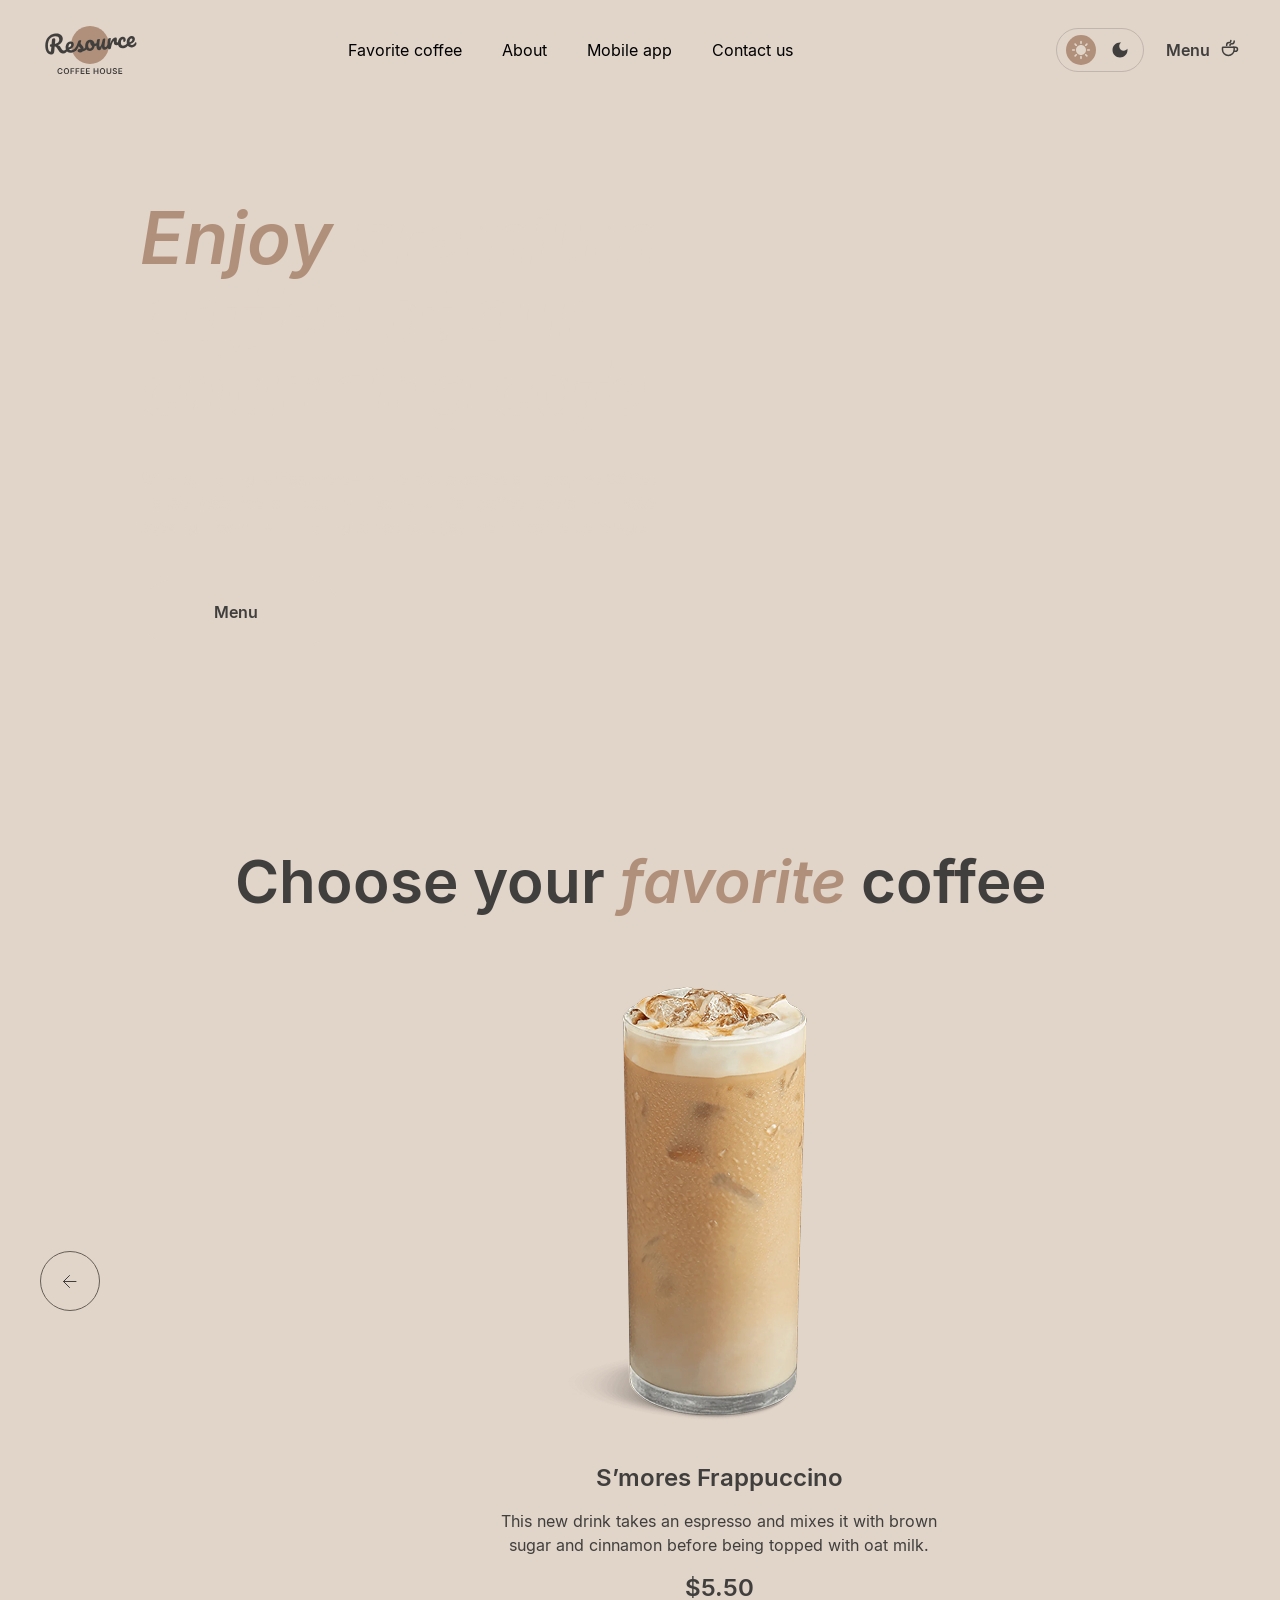
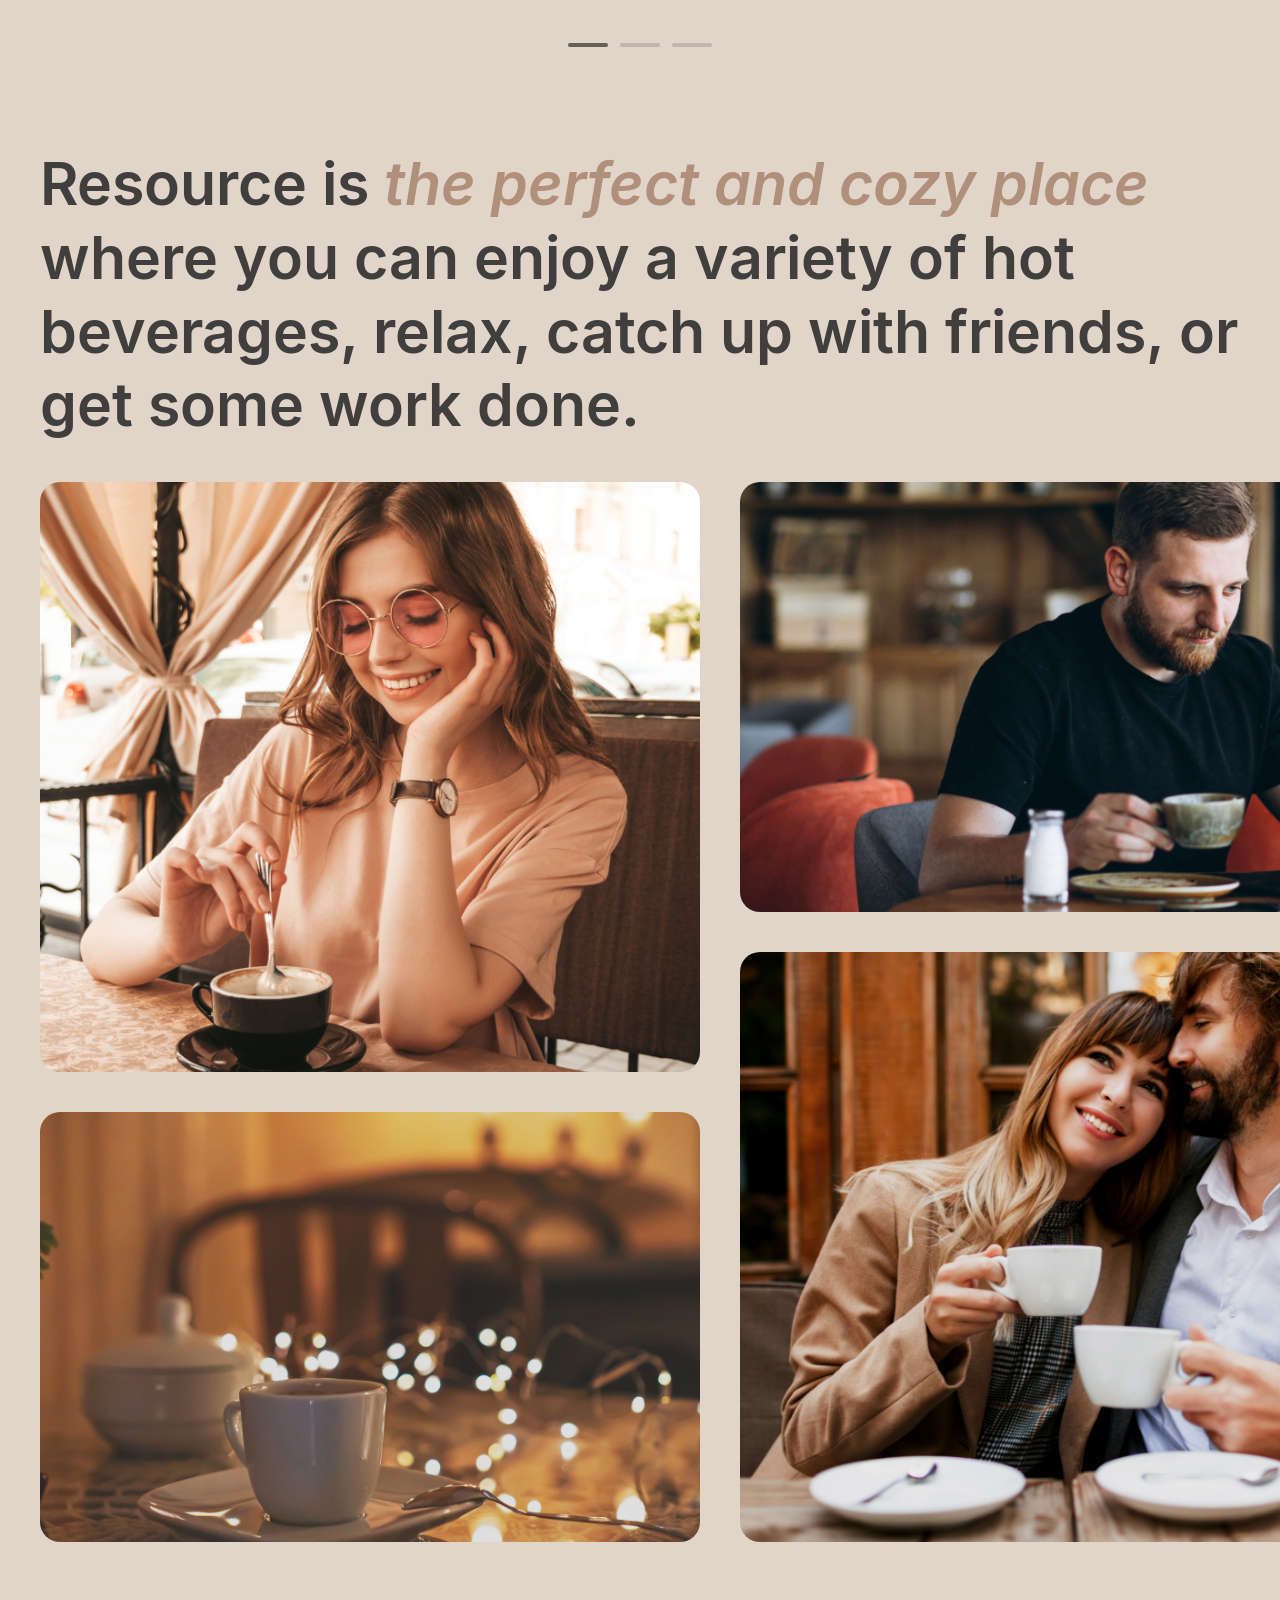
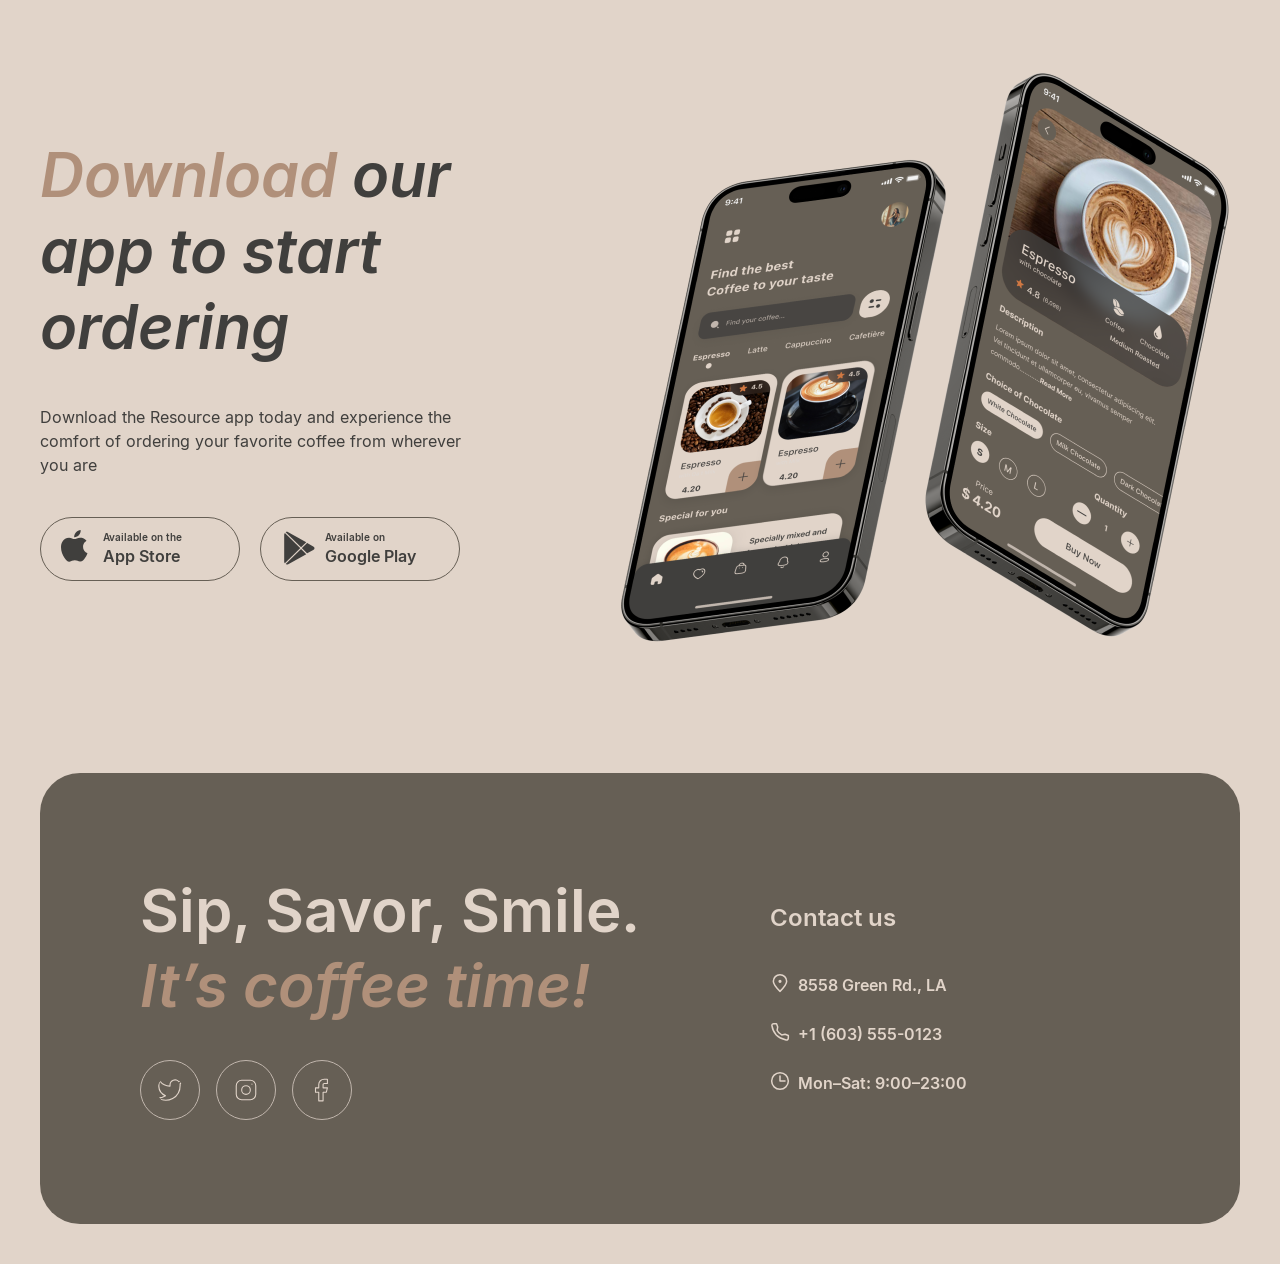
==== commit d5c5592b: "feat: added some animations" ====
--- a/index.html
+++ b/index.html
@@ -12,94 +12,96 @@
 				<div class="header__container">
 					<div class="header__menu">
 						<div class="header__logo">
-							<svg
-								width="100"
-								height="60"
-								viewBox="0 0 100 60"
-								fill="none"
-								xmlns="http://www.w3.org/2000/svg"
-							>
-								<path
-									d="M69 25C69 35.4934 60.4934 44 50 44C39.5066 44 31 35.4934 31 25C31 14.5066 39.5066 6 50 6C60.4934 6 69 14.5066 69 25Z"
-									fill="#B0907A"
-								/>
-								<path
-									d="M95.6784 22.2913C95.8856 22.2732 96.0534 22.3548 96.1817 22.5364C96.326 22.7165 96.4127 22.9739 96.442 23.3086C96.4922 23.8824 96.4 24.3884 96.1652 24.8265C95.7789 25.5509 95.2359 26.1365 94.5362 26.5832C93.8524 27.0285 93.0084 27.295 92.0042 27.3829C90.4741 27.5168 89.2469 27.1664 88.3226 26.3318C87.3969 25.4812 86.8658 24.2749 86.7291 22.7129C86.6329 21.6131 86.7748 20.5727 87.1547 19.5919C87.5333 18.5951 88.1046 17.7822 88.8687 17.1532C89.6487 16.5229 90.5568 16.1623 91.5928 16.0717C92.5173 15.9908 93.2829 16.2049 93.8895 16.714C94.4948 17.2071 94.8386 17.9239 94.9209 18.8643C95.0171 19.9641 94.7016 20.9473 93.9743 21.814C93.2617 22.6633 91.9772 23.4021 90.1208 24.0303C90.5675 24.73 91.2451 25.0401 92.1537 24.9606C92.8072 24.9035 93.3279 24.7053 93.7158 24.3662C94.1197 24.0257 94.5692 23.4725 95.0643 22.7064C95.2346 22.4506 95.4393 22.3122 95.6784 22.2913ZM91.3914 18.4503C90.8016 18.5019 90.3295 18.8885 89.9751 19.6102C89.6365 20.3304 89.5098 21.1767 89.5949 22.149L89.5991 22.1968C90.5199 21.8914 91.2318 21.4918 91.7347 20.9981C92.2376 20.5044 92.4632 19.9626 92.4117 19.3729C92.3852 19.0701 92.2766 18.8386 92.0859 18.6786C91.9098 18.5013 91.6783 18.4252 91.3914 18.4503Z"
-									fill="#403F3D"
-								/>
-								<path
-									d="M83.2976 28.1446C81.7356 28.2813 80.4779 27.9497 79.5245 27.1497C78.5857 26.3324 78.0529 25.1985 77.926 23.7481C77.813 22.457 77.969 21.303 78.394 20.2861C78.819 19.2692 79.4149 18.4622 80.1818 17.8651C80.9487 17.268 81.7784 16.9304 82.671 16.8523C83.5477 16.7756 84.2481 16.9793 84.7723 17.4635C85.311 17.9303 85.6159 18.5702 85.6871 19.383C85.7456 20.0525 85.6437 20.6316 85.3813 21.1203C85.1348 21.6076 84.7725 21.8722 84.2944 21.9141C83.9915 21.9406 83.7382 21.8904 83.5344 21.7637C83.3465 21.6356 83.2414 21.444 83.2191 21.189C83.2093 21.0774 83.2141 20.9485 83.2334 20.8023C83.2527 20.6561 83.2676 20.5504 83.278 20.4852C83.3367 20.2392 83.357 20.0125 83.3389 19.8053C83.3208 19.5981 83.2511 19.4436 83.1297 19.3418C83.0243 19.2386 82.876 19.1953 82.6847 19.2121C82.3181 19.2441 81.9901 19.4415 81.7006 19.8041C81.4097 20.1508 81.193 20.6114 81.0506 21.186C80.9081 21.7606 80.8661 22.3826 80.9247 23.0521C81.0865 24.901 81.9723 25.7551 83.5821 25.6142C84.2356 25.557 84.9181 25.2805 85.6296 24.7846C86.3556 24.2714 87.0469 23.5444 87.7034 22.6036C87.8752 22.3637 88.0806 22.2333 88.3197 22.2124C88.5269 22.1942 88.6946 22.2759 88.8229 22.4574C88.9672 22.6375 89.054 22.895 89.0832 23.2297C89.1362 23.8354 89.028 24.3427 88.7587 24.7518C88.0904 25.7418 87.2526 26.5378 86.2452 27.1399C85.2524 27.7247 84.2699 28.0596 83.2976 28.1446Z"
-									fill="#403F3D"
-								/>
-								<path
-									d="M69.549 29.3476C68.9433 29.4006 68.485 29.1195 68.1742 28.5042C67.8794 27.8876 67.6706 26.8779 67.5479 25.4753C67.3666 23.4032 67.4892 21.4089 67.9158 19.4924C68.0188 19.0177 68.2207 18.6627 68.5213 18.4276C68.8365 18.1752 69.289 18.0232 69.8787 17.9716C70.1975 17.9437 70.4242 17.964 70.5586 18.0326C70.6931 18.1011 70.7701 18.2469 70.7897 18.4701C70.812 18.7251 70.7426 19.3094 70.5816 20.2229C70.478 20.8744 70.3993 21.4434 70.3455 21.93C70.2917 22.4165 70.2636 23.0132 70.2612 23.7201C70.6673 22.3033 71.1594 21.136 71.7376 20.2181C72.3158 19.3002 72.8997 18.6308 73.4892 18.2098C74.0947 17.7874 74.6605 17.5532 75.1865 17.5072C76.2225 17.4166 76.7858 17.8893 76.8765 18.9253C76.8946 19.1325 76.8668 19.6409 76.7931 20.4504C76.7214 21.0991 76.6925 21.5032 76.7064 21.6626C76.7552 22.2204 76.9789 22.4819 77.3773 22.4471C77.8236 22.408 78.3668 22.0072 79.0067 21.2445C79.1958 21.0191 79.4019 20.8967 79.6251 20.8772C79.8323 20.8591 80 20.9408 80.1283 21.1223C80.2712 21.2864 80.3559 21.5199 80.3824 21.8228C80.434 22.4125 80.315 22.8887 80.0255 23.2513C79.6197 23.7526 79.1285 24.1971 78.5521 24.5848C77.9903 24.9552 77.3746 25.1697 76.7052 25.2282C75.8604 25.3021 75.196 25.1434 74.7121 24.7521C74.2441 24.3594 73.978 23.7965 73.9139 23.0633C73.8929 22.8242 73.8959 22.583 73.9228 22.3397C73.9268 22.0182 73.9239 21.8016 73.9142 21.69C73.8919 21.435 73.793 21.3151 73.6177 21.3305C73.3786 21.3514 73.0836 21.6503 72.7325 22.2271C72.396 22.7865 72.0748 23.5213 71.7689 24.4314C71.4631 25.3415 71.2332 26.2932 71.0791 27.2864C70.9694 28.0509 70.8068 28.5791 70.5914 28.8709C70.3906 29.1455 70.0431 29.3044 69.549 29.3476Z"
-									fill="#403F3D"
-								/>
-								<path
-									d="M59.2462 30.2488C58.5289 30.3116 57.9106 30.0364 57.3912 29.4233C56.8863 28.7929 56.5906 27.9836 56.5042 26.9954C56.3996 25.8 56.3838 24.7012 56.4567 23.699C56.5282 22.6809 56.6985 21.5979 56.9675 20.4501C57.085 19.958 57.2782 19.5958 57.547 19.3635C57.8157 19.1312 58.2609 18.9878 58.8826 18.9334C59.2332 18.9028 59.4772 18.9376 59.6145 19.038C59.7677 19.1371 59.8541 19.2981 59.8736 19.5213C59.8847 19.6488 59.8347 20.0868 59.7235 20.8354C59.6157 21.4391 59.5349 21.9842 59.4811 22.4707C59.3088 24.1722 59.247 25.3019 59.2958 25.8598C59.3251 26.1945 59.3859 26.4301 59.4781 26.5666C59.569 26.6871 59.7021 26.7397 59.8774 26.7244C60.1165 26.7035 60.3904 26.4386 60.6993 25.9297C61.024 25.4195 61.3431 24.6608 61.6565 23.6536C61.9859 22.6451 62.2798 21.4148 62.5382 19.9627C62.6239 19.4734 62.7852 19.114 63.0221 18.8845C63.2749 18.6535 63.6643 18.5151 64.1903 18.4691C64.5569 18.437 64.8161 18.4625 64.9679 18.5456C65.1184 18.6127 65.204 18.7658 65.2249 19.0049C65.2598 19.4034 65.1561 20.5127 64.9138 22.3327C64.646 24.412 64.533 25.6907 64.5748 26.1688C64.6013 26.4717 64.686 26.7052 64.8289 26.8694C64.9703 27.0176 65.1447 27.0827 65.3519 27.0645C65.6706 27.0366 66.0285 26.8126 66.4254 26.3924C66.8368 25.9549 67.3708 25.2657 68.0273 24.3249C68.199 24.0851 68.4044 23.9547 68.6435 23.9337C68.8507 23.9156 69.0185 23.9973 69.1468 24.1788C69.291 24.3589 69.3778 24.6163 69.4071 24.9511C69.4629 25.5886 69.3547 26.096 69.0825 26.4731C68.471 27.3779 67.7905 28.1361 67.041 28.7477C66.3074 29.358 65.4385 29.707 64.4343 29.7949C63.6693 29.8618 63.0776 29.6165 62.6594 29.0588C62.2572 28.4997 62.0093 27.6862 61.9159 26.6183C61.7398 27.7259 61.4065 28.5982 60.9162 29.2354C60.4245 29.8566 59.8678 30.1944 59.2462 30.2488Z"
-									fill="#403F3D"
-								/>
-								<path
-									d="M57.5606 22.8796C57.7678 22.8614 57.9362 22.9511 58.0659 23.1485C58.1956 23.346 58.2744 23.6041 58.3023 23.9229C58.3692 24.688 58.1779 25.1625 57.7282 25.3463C56.8011 25.7647 55.7659 26.048 54.6225 26.1963C54.4367 27.5616 53.9332 28.6898 53.1117 29.5808C52.2888 30.4559 51.3115 30.9429 50.1799 31.0419C49.2235 31.1256 48.3824 30.9663 47.6566 30.564C46.9467 30.1603 46.383 29.5913 45.9654 28.8569C45.5478 28.1225 45.3 27.309 45.2219 26.4164C45.1159 25.205 45.2529 24.1089 45.6328 23.1281C46.0114 22.1313 46.5841 21.3343 47.351 20.7372C48.1165 20.1242 48.9933 19.7744 49.9816 19.688C51.1929 19.582 52.2022 19.9193 53.0093 20.6999C53.8309 21.4632 54.3592 22.453 54.5941 23.6691C55.339 23.5558 56.2177 23.3183 57.23 22.9567C57.3547 22.9136 57.4649 22.8879 57.5606 22.8796ZM50.1494 28.4908C50.6595 28.4462 51.0797 28.2007 51.41 27.7542C51.7563 27.3063 51.959 26.6863 52.0182 25.8941C51.4948 25.6026 51.0739 25.1977 50.7555 24.6795C50.4531 24.1599 50.2754 23.5972 50.2224 22.9916C50.2001 22.7365 50.2017 22.4794 50.2272 22.2202L50.1076 22.2307C49.4701 22.2864 48.9633 22.644 48.5873 23.3032C48.2259 23.9452 48.094 24.824 48.1916 25.9398C48.2683 26.8164 48.4942 27.4712 48.8694 27.9042C49.2605 28.3357 49.6872 28.5313 50.1494 28.4908Z"
-									fill="#403F3D"
-								/>
-								<path
-									d="M40.3103 32.4354C39.4815 32.508 38.8272 32.3725 38.3474 32.029C37.8836 31.6841 37.6307 31.2726 37.5889 30.7944C37.5527 30.38 37.6727 30.0081 37.9491 29.6787C38.2254 29.3494 38.6584 29.1589 39.2482 29.1073C39.4554 29.0892 39.6966 29.0922 39.9717 29.1163C40.2614 29.1231 40.4787 29.1282 40.6235 29.1316C40.5713 28.7185 40.4415 28.3364 40.2341 27.9851C40.0427 27.6325 39.8048 27.3 39.5205 26.9876C39.2348 26.6592 38.9692 26.3773 38.7237 26.1418C38.3119 27.1254 37.8861 27.9497 37.4464 28.6145C37.0226 29.278 36.5482 29.9137 36.0232 30.5218C35.7614 30.8338 35.4711 31.0038 35.1523 31.0316C34.8973 31.054 34.6824 30.9844 34.5077 30.823C34.3316 30.6457 34.2316 30.4216 34.2079 30.1506C34.1801 29.8318 34.2658 29.5272 34.4653 29.2367L34.7426 28.827C35.5244 27.6664 36.1078 26.7159 36.4928 25.9756C36.7233 25.4896 36.9884 24.8481 37.288 24.0509C37.5863 23.2379 37.8745 22.4016 38.1527 21.542C38.3942 20.8142 38.9931 20.4085 39.9494 20.3248C40.3957 20.2858 40.71 20.2984 40.8923 20.3628C41.0746 20.4271 41.1734 20.547 41.1888 20.7223C41.1971 20.8179 41.1785 20.9722 41.1329 21.1849C41.0873 21.3977 41.0177 21.6126 40.9243 21.8296C40.6876 22.4285 40.5867 22.9272 40.6215 23.3257C40.6424 23.5647 40.7451 23.8208 40.9296 24.0937C41.1301 24.3653 41.4244 24.7009 41.8127 25.1006C42.3814 25.7254 42.8141 26.2657 43.111 26.7216C43.4224 27.1601 43.6025 27.6583 43.6513 28.2162C43.6652 28.3756 43.6688 28.6001 43.662 28.8898C44.4166 28.5187 45.2626 27.6335 46.2003 26.2345C46.372 25.9946 46.5774 25.8642 46.8165 25.8433C47.0237 25.8252 47.1915 25.9069 47.3198 26.0884C47.464 26.2685 47.5508 26.5259 47.5801 26.8606C47.6331 27.4663 47.5249 27.9737 47.2555 28.3827C46.545 29.4407 45.8392 30.185 45.1381 30.6158C44.4515 31.0292 43.5756 31.2985 42.5105 31.4238C41.9204 32.0215 41.187 32.3587 40.3103 32.4354Z"
-									fill="#403F3D"
-								/>
-								<path
-									d="M36.6161 26.7357C36.8233 26.7175 36.9911 26.7992 37.1194 26.9807C37.2636 27.1608 37.3504 27.4183 37.3797 27.753C37.4355 28.3905 37.3273 28.8979 37.0551 29.2751C36.5281 30.0439 35.7492 30.7786 34.7183 31.4791C33.7034 32.1782 32.5823 32.5815 31.355 32.6888C29.6814 32.8353 28.3426 32.4947 27.3386 31.667C26.3347 30.8394 25.7637 29.6365 25.6256 28.0586C25.5294 26.9588 25.6713 25.9185 26.0512 24.9376C26.4298 23.9408 27.0011 23.1279 27.7652 22.4989C28.5452 21.8686 29.4533 21.508 30.4893 21.4174C31.4138 21.3365 32.1793 21.5506 32.786 22.0597C33.3913 22.5528 33.7351 23.2696 33.8173 24.21C33.9136 25.3098 33.5981 26.293 32.8708 27.1597C32.1581 28.009 30.8816 28.7471 29.0412 29.3739C29.5039 30.0722 30.293 30.3726 31.4088 30.275C32.126 30.2122 32.9173 29.894 33.7826 29.3204C34.6625 28.7295 35.4016 27.9983 35.9999 27.1269C36.1716 26.887 36.377 26.7566 36.6161 26.7357ZM30.2878 23.796C29.6981 23.8476 29.226 24.2342 28.8715 24.9559C28.533 25.6761 28.4063 26.5224 28.4914 27.4947L28.4955 27.5425C29.4164 27.2371 30.1283 26.8375 30.6312 26.3438C31.1341 25.8501 31.3597 25.3083 31.3081 24.7186C31.2816 24.4158 31.1731 24.1843 30.9824 24.0243C30.8063 23.847 30.5747 23.7709 30.2878 23.796Z"
-									fill="#403F3D"
-								/>
-								<path
-									d="M27.6906 27.5167C27.8978 27.4986 28.0656 27.5803 28.1939 27.7618C28.3382 27.9419 28.4249 28.1993 28.4542 28.5341C28.5086 29.1557 28.4004 29.6631 28.1296 30.0561C27.4454 31.0476 26.7351 31.8324 25.9987 32.4108C25.261 32.9733 24.3581 33.3012 23.2902 33.3946C22.2541 33.4853 21.3451 33.2837 20.5631 32.79C19.797 32.2949 19.028 31.3985 18.256 30.1009C17.6351 29.063 17.151 28.3023 16.8035 27.8188C16.4547 27.3193 16.119 26.9712 15.7967 26.7745C15.4903 26.5765 15.1198 26.4724 14.6852 26.4622C14.6508 26.8025 14.5595 27.8705 14.4114 29.6663C14.3537 30.4744 14.3165 30.9675 14.3 31.1456C14.2256 32.1319 13.9724 32.9089 13.5402 33.4767C13.1067 34.0286 12.4038 34.3471 11.4315 34.4321C10.3636 34.5256 9.38799 34.2977 8.50477 33.7486C7.63609 33.1822 6.9298 32.3606 6.38589 31.2839C5.84059 30.1913 5.50518 28.9277 5.37968 27.4932C5.1454 24.8154 5.40544 22.4638 6.15978 20.4383C6.93006 18.4115 8.10738 16.8148 9.69174 15.6483C11.2906 14.4644 13.1899 13.7763 15.3895 13.5838C16.9196 13.45 18.223 13.5688 19.2994 13.9404C20.3759 14.312 21.1968 14.8826 21.762 15.6523C22.3432 16.4206 22.6784 17.3148 22.7676 18.3349C22.8457 19.2275 22.7073 20.1229 22.3522 21.0213C22.0117 21.9023 21.4476 22.7066 20.66 23.434C19.8724 24.1614 18.8869 24.7375 17.7034 25.1622C18.4866 25.3025 19.1057 25.5856 19.5605 26.0116C20.0154 26.4376 20.4891 27.0787 20.9816 27.9351C21.5115 28.8524 22.0112 29.5153 22.4806 29.924C22.966 30.3312 23.4955 30.5098 24.0693 30.4596C24.5794 30.4149 25.0509 30.205 25.4838 29.8299C25.9154 29.4388 26.4456 28.7981 27.0744 27.9079C27.2461 27.6681 27.4515 27.5377 27.6906 27.5167ZM11.3837 26.727C10.8418 26.7744 10.4561 26.6797 10.2266 26.4428C10.013 26.2045 9.89225 25.9259 9.86436 25.6071C9.8309 25.2246 9.92394 24.9113 10.1435 24.6672C10.379 24.4218 10.6562 24.2851 10.9749 24.2572L11.5727 24.2049C11.691 22.6206 11.8123 21.2528 11.9364 20.1016C12.053 19.0474 12.6771 18.4708 13.8088 18.3718C14.7173 18.2923 15.2071 18.659 15.2782 19.4719C15.2936 19.6473 15.2975 19.7835 15.2899 19.8805L14.9199 23.9121C15.7764 23.789 16.5393 23.5134 17.2085 23.0855C17.8937 22.6561 18.4149 22.0966 18.7722 21.4068C19.1454 20.7156 19.2957 19.9556 19.2232 19.1268C19.1353 18.1226 18.7236 17.3636 17.988 16.8498C17.2524 16.3359 16.2232 16.1369 14.9002 16.2526C13.3382 16.3893 12.0016 16.8997 10.8904 17.7839C9.79381 18.6508 8.98568 19.8779 8.46605 21.4653C7.94503 23.0366 7.78003 24.9142 7.97108 27.0978C8.06033 28.1179 8.24063 28.9855 8.51198 29.7006C8.78334 30.4157 9.08648 30.9432 9.42139 31.2834C9.75631 31.6235 10.0592 31.7817 10.3302 31.7579C10.5374 31.7398 10.6957 31.6216 10.8051 31.4032C10.9304 31.1834 11.0127 30.839 11.052 30.3698L11.3837 26.727Z"
-									fill="#403F3D"
-								/>
-								<path
-									d="M78.4023 54.0001V48.1819H82.1864V49.0654H79.4563V50.645H81.9904V51.5285H79.4563V53.1165H82.2092V54.0001H78.4023Z"
-									fill="#403F3D"
-								/>
-								<path
-									d="M75.9698 49.7813C75.9433 49.5332 75.8316 49.34 75.6346 49.2017C75.4395 49.0635 75.1857 48.9943 74.8732 48.9943C74.6535 48.9943 74.4651 49.0275 74.3079 49.0938C74.1507 49.1601 74.0304 49.25 73.9471 49.3637C73.8638 49.4773 73.8211 49.607 73.8192 49.7529C73.8192 49.8741 73.8467 49.9792 73.9016 50.0682C73.9585 50.1572 74.0352 50.233 74.1317 50.2955C74.2283 50.3561 74.3353 50.4072 74.4528 50.4489C74.5702 50.4906 74.6886 50.5256 74.8079 50.554L75.3533 50.6904C75.573 50.7415 75.7842 50.8106 75.9869 50.8977C76.1914 50.9849 76.3742 51.0947 76.5352 51.2273C76.698 51.3599 76.8268 51.5199 76.9215 51.7074C77.0162 51.8949 77.0636 52.1146 77.0636 52.3665C77.0636 52.7074 76.9764 53.0076 76.8022 53.2671C76.628 53.5246 76.3761 53.7263 76.0465 53.8722C75.7189 54.0161 75.3221 54.0881 74.8562 54.0881C74.4035 54.0881 74.0105 54.018 73.6772 53.8779C73.3458 53.7377 73.0863 53.5332 72.8988 53.2642C72.7132 52.9953 72.6128 52.6676 72.5977 52.2813H73.6346C73.6497 52.4839 73.7122 52.6525 73.8221 52.787C73.9319 52.9214 74.0749 53.0218 74.2511 53.0881C74.4291 53.1544 74.628 53.1875 74.8477 53.1875C75.0768 53.1875 75.2776 53.1534 75.4499 53.0852C75.6242 53.0152 75.7605 52.9186 75.859 52.7955C75.9575 52.6705 76.0077 52.5246 76.0096 52.358C76.0077 52.2065 75.9632 52.0815 75.8761 51.983C75.7889 51.8826 75.6668 51.7993 75.5096 51.733C75.3543 51.6648 75.1725 51.6042 74.9641 51.5512L74.3022 51.3807C73.823 51.2576 73.4442 51.071 73.1658 50.821C72.8893 50.5692 72.7511 50.2349 72.7511 49.8182C72.7511 49.4754 72.8439 49.1752 73.0295 48.9176C73.217 48.6601 73.4717 48.4602 73.7937 48.3182C74.1156 48.1743 74.4802 48.1023 74.8874 48.1023C75.3003 48.1023 75.6621 48.1743 75.9727 48.3182C76.2852 48.4602 76.5304 48.6582 76.7085 48.912C76.8865 49.1638 76.9783 49.4536 76.984 49.7813H75.9698Z"
-									fill="#403F3D"
-								/>
-								<path
-									d="M70.2086 48.1819H71.2626V51.983C71.2626 52.3997 71.1641 52.7662 70.9672 53.0825C70.7721 53.3987 70.4975 53.6459 70.1433 53.8239C69.7891 54.0001 69.3753 54.0881 68.9018 54.0881C68.4264 54.0881 68.0117 54.0001 67.6575 53.8239C67.3033 53.6459 67.0287 53.3987 66.8336 53.0825C66.6386 52.7662 66.541 52.3997 66.541 51.983V48.1819H67.595V51.895C67.595 52.1374 67.648 52.3533 67.7541 52.5427C67.862 52.7321 68.0136 52.8807 68.2086 52.9887C68.4037 53.0948 68.6348 53.1478 68.9018 53.1478C69.1689 53.1478 69.3999 53.0948 69.595 52.9887C69.792 52.8807 69.9435 52.7321 70.0495 52.5427C70.1556 52.3533 70.2086 52.1374 70.2086 51.895V48.1819Z"
-									fill="#403F3D"
-								/>
-								<path
-									d="M65.1435 51.0909C65.1435 51.7178 65.026 52.2548 64.7912 52.7017C64.5582 53.1468 64.2401 53.4877 63.8366 53.7245C63.4351 53.9612 62.9796 54.0796 62.4702 54.0796C61.9607 54.0796 61.5043 53.9612 61.1009 53.7245C60.6993 53.4858 60.3812 53.144 60.1463 52.6989C59.9134 52.2519 59.7969 51.7159 59.7969 51.0909C59.7969 50.464 59.9134 49.9281 60.1463 49.483C60.3812 49.036 60.6993 48.6942 61.1009 48.4574C61.5043 48.2207 61.9607 48.1023 62.4702 48.1023C62.9796 48.1023 63.4351 48.2207 63.8366 48.4574C64.2401 48.6942 64.5582 49.036 64.7912 49.483C65.026 49.9281 65.1435 50.464 65.1435 51.0909ZM64.0838 51.0909C64.0838 50.6496 64.0147 50.2775 63.8764 49.9745C63.7401 49.6695 63.5507 49.4394 63.3082 49.2841C63.0658 49.1269 62.7865 49.0483 62.4702 49.0483C62.1539 49.0483 61.8745 49.1269 61.6321 49.2841C61.3897 49.4394 61.1993 49.6695 61.0611 49.9745C60.9247 50.2775 60.8565 50.6496 60.8565 51.0909C60.8565 51.5322 60.9247 51.9053 61.0611 52.2102C61.1993 52.5133 61.3897 52.7434 61.6321 52.9006C61.8745 53.0559 62.1539 53.1335 62.4702 53.1335C62.7865 53.1335 63.0658 53.0559 63.3082 52.9006C63.5507 52.7434 63.7401 52.5133 63.8764 52.2102C64.0147 51.9053 64.0838 51.5322 64.0838 51.0909Z"
-									fill="#403F3D"
-								/>
-								<path
-									d="M53.5918 54.0001V48.1819H54.6458V50.645H57.3418V48.1819H58.3986V54.0001H57.3418V51.5285H54.6458V54.0001H53.5918Z"
-									fill="#403F3D"
-								/>
-								<path
-									d="M45.9492 54.0001V48.1819H49.7333V49.0654H47.0032V50.645H49.5373V51.5285H47.0032V53.1165H49.756V54.0001H45.9492Z"
-									fill="#403F3D"
-								/>
-								<path
-									d="M40.6895 54.0001V48.1819H44.4735V49.0654H41.7434V50.645H44.2775V51.5285H41.7434V53.1165H44.4963V54.0001H40.6895Z"
-									fill="#403F3D"
-								/>
-								<path
-									d="M35.6016 54.0001V48.1819H39.3288V49.0654H36.6555V50.645H39.0732V51.5285H36.6555V54.0001H35.6016Z"
-									fill="#403F3D"
-								/>
-								<path
-									d="M30.5137 54.0001V48.1819H34.2409V49.0654H31.5676V50.645H33.9853V51.5285H31.5676V54.0001H30.5137Z"
-									fill="#403F3D"
-								/>
-								<path
-									d="M29.1181 51.0909C29.1181 51.7178 29.0007 52.2548 28.7658 52.7017C28.5328 53.1468 28.2147 53.4877 27.8113 53.7245C27.4097 53.9612 26.9542 54.0796 26.4448 54.0796C25.9353 54.0796 25.4789 53.9612 25.0755 53.7245C24.6739 53.4858 24.3558 53.144 24.1209 52.6989C23.888 52.2519 23.7715 51.7159 23.7715 51.0909C23.7715 50.464 23.888 49.9281 24.1209 49.483C24.3558 49.036 24.6739 48.6942 25.0755 48.4574C25.4789 48.2207 25.9353 48.1023 26.4448 48.1023C26.9542 48.1023 27.4097 48.2207 27.8113 48.4574C28.2147 48.6942 28.5328 49.036 28.7658 49.483C29.0007 49.9281 29.1181 50.464 29.1181 51.0909ZM28.0584 51.0909C28.0584 50.6496 27.9893 50.2775 27.851 49.9745C27.7147 49.6695 27.5253 49.4394 27.2828 49.2841C27.0404 49.1269 26.7611 49.0483 26.4448 49.0483C26.1285 49.0483 25.8491 49.1269 25.6067 49.2841C25.3643 49.4394 25.1739 49.6695 25.0357 49.9745C24.8993 50.2775 24.8311 50.6496 24.8311 51.0909C24.8311 51.5322 24.8993 51.9053 25.0357 52.2102C25.1739 52.5133 25.3643 52.7434 25.6067 52.9006C25.8491 53.0559 26.1285 53.1335 26.4448 53.1335C26.7611 53.1335 27.0404 53.0559 27.2828 52.9006C27.5253 52.7434 27.7147 52.5133 27.851 52.2102C27.9893 51.9053 28.0584 51.5322 28.0584 51.0909Z"
-									fill="#403F3D"
-								/>
-								<path
-									d="M22.5536 50.1449H21.4911C21.4608 49.9707 21.4049 49.8163 21.3235 49.6818C21.2421 49.5455 21.1407 49.4299 21.0195 49.3352C20.8983 49.2406 20.7601 49.1695 20.6048 49.1222C20.4513 49.0729 20.2856 49.0483 20.1076 49.0483C19.7913 49.0483 19.511 49.1279 19.2667 49.287C19.0224 49.4442 18.8311 49.6752 18.6928 49.9801C18.5546 50.2832 18.4854 50.6534 18.4854 51.0909C18.4854 51.536 18.5546 51.911 18.6928 52.2159C18.833 52.519 19.0243 52.7481 19.2667 52.9034C19.511 53.0568 19.7904 53.1335 20.1048 53.1335C20.279 53.1335 20.4419 53.1108 20.5934 53.0654C20.7468 53.018 20.8841 52.9489 21.0053 52.858C21.1284 52.7671 21.2317 52.6553 21.315 52.5227C21.4002 52.3902 21.4589 52.2387 21.4911 52.0682L22.5536 52.0739C22.5138 52.3504 22.4277 52.6099 22.2951 52.8523C22.1644 53.0947 21.993 53.3087 21.7809 53.4943C21.5688 53.6781 21.3207 53.822 21.0366 53.9262C20.7525 54.0284 20.4371 54.0796 20.0906 54.0796C19.5792 54.0796 19.1228 53.9612 18.7212 53.7245C18.3197 53.4877 18.0034 53.1459 17.7724 52.6989C17.5413 52.2519 17.4258 51.7159 17.4258 51.0909C17.4258 50.464 17.5423 49.9281 17.7752 49.483C18.0082 49.036 18.3254 48.6942 18.7269 48.4574C19.1284 48.2207 19.583 48.1023 20.0906 48.1023C20.4144 48.1023 20.7156 48.1477 20.994 48.2387C21.2724 48.3296 21.5205 48.4631 21.7383 48.6392C21.9561 48.8135 22.1351 49.0275 22.2752 49.2813C22.4173 49.5332 22.5101 49.821 22.5536 50.1449Z"
-									fill="#403F3D"
-								/>
-							</svg>
+							<a href="index.html">
+								<svg
+									width="100"
+									height="60"
+									viewBox="0 0 100 60"
+									fill="none"
+									xmlns="http://www.w3.org/2000/svg"
+								>
+									<path
+										d="M69 25C69 35.4934 60.4934 44 50 44C39.5066 44 31 35.4934 31 25C31 14.5066 39.5066 6 50 6C60.4934 6 69 14.5066 69 25Z"
+										fill="#B0907A"
+									/>
+									<path
+										d="M95.6784 22.2913C95.8856 22.2732 96.0534 22.3548 96.1817 22.5364C96.326 22.7165 96.4127 22.9739 96.442 23.3086C96.4922 23.8824 96.4 24.3884 96.1652 24.8265C95.7789 25.5509 95.2359 26.1365 94.5362 26.5832C93.8524 27.0285 93.0084 27.295 92.0042 27.3829C90.4741 27.5168 89.2469 27.1664 88.3226 26.3318C87.3969 25.4812 86.8658 24.2749 86.7291 22.7129C86.6329 21.6131 86.7748 20.5727 87.1547 19.5919C87.5333 18.5951 88.1046 17.7822 88.8687 17.1532C89.6487 16.5229 90.5568 16.1623 91.5928 16.0717C92.5173 15.9908 93.2829 16.2049 93.8895 16.714C94.4948 17.2071 94.8386 17.9239 94.9209 18.8643C95.0171 19.9641 94.7016 20.9473 93.9743 21.814C93.2617 22.6633 91.9772 23.4021 90.1208 24.0303C90.5675 24.73 91.2451 25.0401 92.1537 24.9606C92.8072 24.9035 93.3279 24.7053 93.7158 24.3662C94.1197 24.0257 94.5692 23.4725 95.0643 22.7064C95.2346 22.4506 95.4393 22.3122 95.6784 22.2913ZM91.3914 18.4503C90.8016 18.5019 90.3295 18.8885 89.9751 19.6102C89.6365 20.3304 89.5098 21.1767 89.5949 22.149L89.5991 22.1968C90.5199 21.8914 91.2318 21.4918 91.7347 20.9981C92.2376 20.5044 92.4632 19.9626 92.4117 19.3729C92.3852 19.0701 92.2766 18.8386 92.0859 18.6786C91.9098 18.5013 91.6783 18.4252 91.3914 18.4503Z"
+										fill="#403F3D"
+									/>
+									<path
+										d="M83.2976 28.1446C81.7356 28.2813 80.4779 27.9497 79.5245 27.1497C78.5857 26.3324 78.0529 25.1985 77.926 23.7481C77.813 22.457 77.969 21.303 78.394 20.2861C78.819 19.2692 79.4149 18.4622 80.1818 17.8651C80.9487 17.268 81.7784 16.9304 82.671 16.8523C83.5477 16.7756 84.2481 16.9793 84.7723 17.4635C85.311 17.9303 85.6159 18.5702 85.6871 19.383C85.7456 20.0525 85.6437 20.6316 85.3813 21.1203C85.1348 21.6076 84.7725 21.8722 84.2944 21.9141C83.9915 21.9406 83.7382 21.8904 83.5344 21.7637C83.3465 21.6356 83.2414 21.444 83.2191 21.189C83.2093 21.0774 83.2141 20.9485 83.2334 20.8023C83.2527 20.6561 83.2676 20.5504 83.278 20.4852C83.3367 20.2392 83.357 20.0125 83.3389 19.8053C83.3208 19.5981 83.2511 19.4436 83.1297 19.3418C83.0243 19.2386 82.876 19.1953 82.6847 19.2121C82.3181 19.2441 81.9901 19.4415 81.7006 19.8041C81.4097 20.1508 81.193 20.6114 81.0506 21.186C80.9081 21.7606 80.8661 22.3826 80.9247 23.0521C81.0865 24.901 81.9723 25.7551 83.5821 25.6142C84.2356 25.557 84.9181 25.2805 85.6296 24.7846C86.3556 24.2714 87.0469 23.5444 87.7034 22.6036C87.8752 22.3637 88.0806 22.2333 88.3197 22.2124C88.5269 22.1942 88.6946 22.2759 88.8229 22.4574C88.9672 22.6375 89.054 22.895 89.0832 23.2297C89.1362 23.8354 89.028 24.3427 88.7587 24.7518C88.0904 25.7418 87.2526 26.5378 86.2452 27.1399C85.2524 27.7247 84.2699 28.0596 83.2976 28.1446Z"
+										fill="#403F3D"
+									/>
+									<path
+										d="M69.549 29.3476C68.9433 29.4006 68.485 29.1195 68.1742 28.5042C67.8794 27.8876 67.6706 26.8779 67.5479 25.4753C67.3666 23.4032 67.4892 21.4089 67.9158 19.4924C68.0188 19.0177 68.2207 18.6627 68.5213 18.4276C68.8365 18.1752 69.289 18.0232 69.8787 17.9716C70.1975 17.9437 70.4242 17.964 70.5586 18.0326C70.6931 18.1011 70.7701 18.2469 70.7897 18.4701C70.812 18.7251 70.7426 19.3094 70.5816 20.2229C70.478 20.8744 70.3993 21.4434 70.3455 21.93C70.2917 22.4165 70.2636 23.0132 70.2612 23.7201C70.6673 22.3033 71.1594 21.136 71.7376 20.2181C72.3158 19.3002 72.8997 18.6308 73.4892 18.2098C74.0947 17.7874 74.6605 17.5532 75.1865 17.5072C76.2225 17.4166 76.7858 17.8893 76.8765 18.9253C76.8946 19.1325 76.8668 19.6409 76.7931 20.4504C76.7214 21.0991 76.6925 21.5032 76.7064 21.6626C76.7552 22.2204 76.9789 22.4819 77.3773 22.4471C77.8236 22.408 78.3668 22.0072 79.0067 21.2445C79.1958 21.0191 79.4019 20.8967 79.6251 20.8772C79.8323 20.8591 80 20.9408 80.1283 21.1223C80.2712 21.2864 80.3559 21.5199 80.3824 21.8228C80.434 22.4125 80.315 22.8887 80.0255 23.2513C79.6197 23.7526 79.1285 24.1971 78.5521 24.5848C77.9903 24.9552 77.3746 25.1697 76.7052 25.2282C75.8604 25.3021 75.196 25.1434 74.7121 24.7521C74.2441 24.3594 73.978 23.7965 73.9139 23.0633C73.8929 22.8242 73.8959 22.583 73.9228 22.3397C73.9268 22.0182 73.9239 21.8016 73.9142 21.69C73.8919 21.435 73.793 21.3151 73.6177 21.3305C73.3786 21.3514 73.0836 21.6503 72.7325 22.2271C72.396 22.7865 72.0748 23.5213 71.7689 24.4314C71.4631 25.3415 71.2332 26.2932 71.0791 27.2864C70.9694 28.0509 70.8068 28.5791 70.5914 28.8709C70.3906 29.1455 70.0431 29.3044 69.549 29.3476Z"
+										fill="#403F3D"
+									/>
+									<path
+										d="M59.2462 30.2488C58.5289 30.3116 57.9106 30.0364 57.3912 29.4233C56.8863 28.7929 56.5906 27.9836 56.5042 26.9954C56.3996 25.8 56.3838 24.7012 56.4567 23.699C56.5282 22.6809 56.6985 21.5979 56.9675 20.4501C57.085 19.958 57.2782 19.5958 57.547 19.3635C57.8157 19.1312 58.2609 18.9878 58.8826 18.9334C59.2332 18.9028 59.4772 18.9376 59.6145 19.038C59.7677 19.1371 59.8541 19.2981 59.8736 19.5213C59.8847 19.6488 59.8347 20.0868 59.7235 20.8354C59.6157 21.4391 59.5349 21.9842 59.4811 22.4707C59.3088 24.1722 59.247 25.3019 59.2958 25.8598C59.3251 26.1945 59.3859 26.4301 59.4781 26.5666C59.569 26.6871 59.7021 26.7397 59.8774 26.7244C60.1165 26.7035 60.3904 26.4386 60.6993 25.9297C61.024 25.4195 61.3431 24.6608 61.6565 23.6536C61.9859 22.6451 62.2798 21.4148 62.5382 19.9627C62.6239 19.4734 62.7852 19.114 63.0221 18.8845C63.2749 18.6535 63.6643 18.5151 64.1903 18.4691C64.5569 18.437 64.8161 18.4625 64.9679 18.5456C65.1184 18.6127 65.204 18.7658 65.2249 19.0049C65.2598 19.4034 65.1561 20.5127 64.9138 22.3327C64.646 24.412 64.533 25.6907 64.5748 26.1688C64.6013 26.4717 64.686 26.7052 64.8289 26.8694C64.9703 27.0176 65.1447 27.0827 65.3519 27.0645C65.6706 27.0366 66.0285 26.8126 66.4254 26.3924C66.8368 25.9549 67.3708 25.2657 68.0273 24.3249C68.199 24.0851 68.4044 23.9547 68.6435 23.9337C68.8507 23.9156 69.0185 23.9973 69.1468 24.1788C69.291 24.3589 69.3778 24.6163 69.4071 24.9511C69.4629 25.5886 69.3547 26.096 69.0825 26.4731C68.471 27.3779 67.7905 28.1361 67.041 28.7477C66.3074 29.358 65.4385 29.707 64.4343 29.7949C63.6693 29.8618 63.0776 29.6165 62.6594 29.0588C62.2572 28.4997 62.0093 27.6862 61.9159 26.6183C61.7398 27.7259 61.4065 28.5982 60.9162 29.2354C60.4245 29.8566 59.8678 30.1944 59.2462 30.2488Z"
+										fill="#403F3D"
+									/>
+									<path
+										d="M57.5606 22.8796C57.7678 22.8614 57.9362 22.9511 58.0659 23.1485C58.1956 23.346 58.2744 23.6041 58.3023 23.9229C58.3692 24.688 58.1779 25.1625 57.7282 25.3463C56.8011 25.7647 55.7659 26.048 54.6225 26.1963C54.4367 27.5616 53.9332 28.6898 53.1117 29.5808C52.2888 30.4559 51.3115 30.9429 50.1799 31.0419C49.2235 31.1256 48.3824 30.9663 47.6566 30.564C46.9467 30.1603 46.383 29.5913 45.9654 28.8569C45.5478 28.1225 45.3 27.309 45.2219 26.4164C45.1159 25.205 45.2529 24.1089 45.6328 23.1281C46.0114 22.1313 46.5841 21.3343 47.351 20.7372C48.1165 20.1242 48.9933 19.7744 49.9816 19.688C51.1929 19.582 52.2022 19.9193 53.0093 20.6999C53.8309 21.4632 54.3592 22.453 54.5941 23.6691C55.339 23.5558 56.2177 23.3183 57.23 22.9567C57.3547 22.9136 57.4649 22.8879 57.5606 22.8796ZM50.1494 28.4908C50.6595 28.4462 51.0797 28.2007 51.41 27.7542C51.7563 27.3063 51.959 26.6863 52.0182 25.8941C51.4948 25.6026 51.0739 25.1977 50.7555 24.6795C50.4531 24.1599 50.2754 23.5972 50.2224 22.9916C50.2001 22.7365 50.2017 22.4794 50.2272 22.2202L50.1076 22.2307C49.4701 22.2864 48.9633 22.644 48.5873 23.3032C48.2259 23.9452 48.094 24.824 48.1916 25.9398C48.2683 26.8164 48.4942 27.4712 48.8694 27.9042C49.2605 28.3357 49.6872 28.5313 50.1494 28.4908Z"
+										fill="#403F3D"
+									/>
+									<path
+										d="M40.3103 32.4354C39.4815 32.508 38.8272 32.3725 38.3474 32.029C37.8836 31.6841 37.6307 31.2726 37.5889 30.7944C37.5527 30.38 37.6727 30.0081 37.9491 29.6787C38.2254 29.3494 38.6584 29.1589 39.2482 29.1073C39.4554 29.0892 39.6966 29.0922 39.9717 29.1163C40.2614 29.1231 40.4787 29.1282 40.6235 29.1316C40.5713 28.7185 40.4415 28.3364 40.2341 27.9851C40.0427 27.6325 39.8048 27.3 39.5205 26.9876C39.2348 26.6592 38.9692 26.3773 38.7237 26.1418C38.3119 27.1254 37.8861 27.9497 37.4464 28.6145C37.0226 29.278 36.5482 29.9137 36.0232 30.5218C35.7614 30.8338 35.4711 31.0038 35.1523 31.0316C34.8973 31.054 34.6824 30.9844 34.5077 30.823C34.3316 30.6457 34.2316 30.4216 34.2079 30.1506C34.1801 29.8318 34.2658 29.5272 34.4653 29.2367L34.7426 28.827C35.5244 27.6664 36.1078 26.7159 36.4928 25.9756C36.7233 25.4896 36.9884 24.8481 37.288 24.0509C37.5863 23.2379 37.8745 22.4016 38.1527 21.542C38.3942 20.8142 38.9931 20.4085 39.9494 20.3248C40.3957 20.2858 40.71 20.2984 40.8923 20.3628C41.0746 20.4271 41.1734 20.547 41.1888 20.7223C41.1971 20.8179 41.1785 20.9722 41.1329 21.1849C41.0873 21.3977 41.0177 21.6126 40.9243 21.8296C40.6876 22.4285 40.5867 22.9272 40.6215 23.3257C40.6424 23.5647 40.7451 23.8208 40.9296 24.0937C41.1301 24.3653 41.4244 24.7009 41.8127 25.1006C42.3814 25.7254 42.8141 26.2657 43.111 26.7216C43.4224 27.1601 43.6025 27.6583 43.6513 28.2162C43.6652 28.3756 43.6688 28.6001 43.662 28.8898C44.4166 28.5187 45.2626 27.6335 46.2003 26.2345C46.372 25.9946 46.5774 25.8642 46.8165 25.8433C47.0237 25.8252 47.1915 25.9069 47.3198 26.0884C47.464 26.2685 47.5508 26.5259 47.5801 26.8606C47.6331 27.4663 47.5249 27.9737 47.2555 28.3827C46.545 29.4407 45.8392 30.185 45.1381 30.6158C44.4515 31.0292 43.5756 31.2985 42.5105 31.4238C41.9204 32.0215 41.187 32.3587 40.3103 32.4354Z"
+										fill="#403F3D"
+									/>
+									<path
+										d="M36.6161 26.7357C36.8233 26.7175 36.9911 26.7992 37.1194 26.9807C37.2636 27.1608 37.3504 27.4183 37.3797 27.753C37.4355 28.3905 37.3273 28.8979 37.0551 29.2751C36.5281 30.0439 35.7492 30.7786 34.7183 31.4791C33.7034 32.1782 32.5823 32.5815 31.355 32.6888C29.6814 32.8353 28.3426 32.4947 27.3386 31.667C26.3347 30.8394 25.7637 29.6365 25.6256 28.0586C25.5294 26.9588 25.6713 25.9185 26.0512 24.9376C26.4298 23.9408 27.0011 23.1279 27.7652 22.4989C28.5452 21.8686 29.4533 21.508 30.4893 21.4174C31.4138 21.3365 32.1793 21.5506 32.786 22.0597C33.3913 22.5528 33.7351 23.2696 33.8173 24.21C33.9136 25.3098 33.5981 26.293 32.8708 27.1597C32.1581 28.009 30.8816 28.7471 29.0412 29.3739C29.5039 30.0722 30.293 30.3726 31.4088 30.275C32.126 30.2122 32.9173 29.894 33.7826 29.3204C34.6625 28.7295 35.4016 27.9983 35.9999 27.1269C36.1716 26.887 36.377 26.7566 36.6161 26.7357ZM30.2878 23.796C29.6981 23.8476 29.226 24.2342 28.8715 24.9559C28.533 25.6761 28.4063 26.5224 28.4914 27.4947L28.4955 27.5425C29.4164 27.2371 30.1283 26.8375 30.6312 26.3438C31.1341 25.8501 31.3597 25.3083 31.3081 24.7186C31.2816 24.4158 31.1731 24.1843 30.9824 24.0243C30.8063 23.847 30.5747 23.7709 30.2878 23.796Z"
+										fill="#403F3D"
+									/>
+									<path
+										d="M27.6906 27.5167C27.8978 27.4986 28.0656 27.5803 28.1939 27.7618C28.3382 27.9419 28.4249 28.1993 28.4542 28.5341C28.5086 29.1557 28.4004 29.6631 28.1296 30.0561C27.4454 31.0476 26.7351 31.8324 25.9987 32.4108C25.261 32.9733 24.3581 33.3012 23.2902 33.3946C22.2541 33.4853 21.3451 33.2837 20.5631 32.79C19.797 32.2949 19.028 31.3985 18.256 30.1009C17.6351 29.063 17.151 28.3023 16.8035 27.8188C16.4547 27.3193 16.119 26.9712 15.7967 26.7745C15.4903 26.5765 15.1198 26.4724 14.6852 26.4622C14.6508 26.8025 14.5595 27.8705 14.4114 29.6663C14.3537 30.4744 14.3165 30.9675 14.3 31.1456C14.2256 32.1319 13.9724 32.9089 13.5402 33.4767C13.1067 34.0286 12.4038 34.3471 11.4315 34.4321C10.3636 34.5256 9.38799 34.2977 8.50477 33.7486C7.63609 33.1822 6.9298 32.3606 6.38589 31.2839C5.84059 30.1913 5.50518 28.9277 5.37968 27.4932C5.1454 24.8154 5.40544 22.4638 6.15978 20.4383C6.93006 18.4115 8.10738 16.8148 9.69174 15.6483C11.2906 14.4644 13.1899 13.7763 15.3895 13.5838C16.9196 13.45 18.223 13.5688 19.2994 13.9404C20.3759 14.312 21.1968 14.8826 21.762 15.6523C22.3432 16.4206 22.6784 17.3148 22.7676 18.3349C22.8457 19.2275 22.7073 20.1229 22.3522 21.0213C22.0117 21.9023 21.4476 22.7066 20.66 23.434C19.8724 24.1614 18.8869 24.7375 17.7034 25.1622C18.4866 25.3025 19.1057 25.5856 19.5605 26.0116C20.0154 26.4376 20.4891 27.0787 20.9816 27.9351C21.5115 28.8524 22.0112 29.5153 22.4806 29.924C22.966 30.3312 23.4955 30.5098 24.0693 30.4596C24.5794 30.4149 25.0509 30.205 25.4838 29.8299C25.9154 29.4388 26.4456 28.7981 27.0744 27.9079C27.2461 27.6681 27.4515 27.5377 27.6906 27.5167ZM11.3837 26.727C10.8418 26.7744 10.4561 26.6797 10.2266 26.4428C10.013 26.2045 9.89225 25.9259 9.86436 25.6071C9.8309 25.2246 9.92394 24.9113 10.1435 24.6672C10.379 24.4218 10.6562 24.2851 10.9749 24.2572L11.5727 24.2049C11.691 22.6206 11.8123 21.2528 11.9364 20.1016C12.053 19.0474 12.6771 18.4708 13.8088 18.3718C14.7173 18.2923 15.2071 18.659 15.2782 19.4719C15.2936 19.6473 15.2975 19.7835 15.2899 19.8805L14.9199 23.9121C15.7764 23.789 16.5393 23.5134 17.2085 23.0855C17.8937 22.6561 18.4149 22.0966 18.7722 21.4068C19.1454 20.7156 19.2957 19.9556 19.2232 19.1268C19.1353 18.1226 18.7236 17.3636 17.988 16.8498C17.2524 16.3359 16.2232 16.1369 14.9002 16.2526C13.3382 16.3893 12.0016 16.8997 10.8904 17.7839C9.79381 18.6508 8.98568 19.8779 8.46605 21.4653C7.94503 23.0366 7.78003 24.9142 7.97108 27.0978C8.06033 28.1179 8.24063 28.9855 8.51198 29.7006C8.78334 30.4157 9.08648 30.9432 9.42139 31.2834C9.75631 31.6235 10.0592 31.7817 10.3302 31.7579C10.5374 31.7398 10.6957 31.6216 10.8051 31.4032C10.9304 31.1834 11.0127 30.839 11.052 30.3698L11.3837 26.727Z"
+										fill="#403F3D"
+									/>
+									<path
+										d="M78.4023 54.0001V48.1819H82.1864V49.0654H79.4563V50.645H81.9904V51.5285H79.4563V53.1165H82.2092V54.0001H78.4023Z"
+										fill="#403F3D"
+									/>
+									<path
+										d="M75.9698 49.7813C75.9433 49.5332 75.8316 49.34 75.6346 49.2017C75.4395 49.0635 75.1857 48.9943 74.8732 48.9943C74.6535 48.9943 74.4651 49.0275 74.3079 49.0938C74.1507 49.1601 74.0304 49.25 73.9471 49.3637C73.8638 49.4773 73.8211 49.607 73.8192 49.7529C73.8192 49.8741 73.8467 49.9792 73.9016 50.0682C73.9585 50.1572 74.0352 50.233 74.1317 50.2955C74.2283 50.3561 74.3353 50.4072 74.4528 50.4489C74.5702 50.4906 74.6886 50.5256 74.8079 50.554L75.3533 50.6904C75.573 50.7415 75.7842 50.8106 75.9869 50.8977C76.1914 50.9849 76.3742 51.0947 76.5352 51.2273C76.698 51.3599 76.8268 51.5199 76.9215 51.7074C77.0162 51.8949 77.0636 52.1146 77.0636 52.3665C77.0636 52.7074 76.9764 53.0076 76.8022 53.2671C76.628 53.5246 76.3761 53.7263 76.0465 53.8722C75.7189 54.0161 75.3221 54.0881 74.8562 54.0881C74.4035 54.0881 74.0105 54.018 73.6772 53.8779C73.3458 53.7377 73.0863 53.5332 72.8988 53.2642C72.7132 52.9953 72.6128 52.6676 72.5977 52.2813H73.6346C73.6497 52.4839 73.7122 52.6525 73.8221 52.787C73.9319 52.9214 74.0749 53.0218 74.2511 53.0881C74.4291 53.1544 74.628 53.1875 74.8477 53.1875C75.0768 53.1875 75.2776 53.1534 75.4499 53.0852C75.6242 53.0152 75.7605 52.9186 75.859 52.7955C75.9575 52.6705 76.0077 52.5246 76.0096 52.358C76.0077 52.2065 75.9632 52.0815 75.8761 51.983C75.7889 51.8826 75.6668 51.7993 75.5096 51.733C75.3543 51.6648 75.1725 51.6042 74.9641 51.5512L74.3022 51.3807C73.823 51.2576 73.4442 51.071 73.1658 50.821C72.8893 50.5692 72.7511 50.2349 72.7511 49.8182C72.7511 49.4754 72.8439 49.1752 73.0295 48.9176C73.217 48.6601 73.4717 48.4602 73.7937 48.3182C74.1156 48.1743 74.4802 48.1023 74.8874 48.1023C75.3003 48.1023 75.6621 48.1743 75.9727 48.3182C76.2852 48.4602 76.5304 48.6582 76.7085 48.912C76.8865 49.1638 76.9783 49.4536 76.984 49.7813H75.9698Z"
+										fill="#403F3D"
+									/>
+									<path
+										d="M70.2086 48.1819H71.2626V51.983C71.2626 52.3997 71.1641 52.7662 70.9672 53.0825C70.7721 53.3987 70.4975 53.6459 70.1433 53.8239C69.7891 54.0001 69.3753 54.0881 68.9018 54.0881C68.4264 54.0881 68.0117 54.0001 67.6575 53.8239C67.3033 53.6459 67.0287 53.3987 66.8336 53.0825C66.6386 52.7662 66.541 52.3997 66.541 51.983V48.1819H67.595V51.895C67.595 52.1374 67.648 52.3533 67.7541 52.5427C67.862 52.7321 68.0136 52.8807 68.2086 52.9887C68.4037 53.0948 68.6348 53.1478 68.9018 53.1478C69.1689 53.1478 69.3999 53.0948 69.595 52.9887C69.792 52.8807 69.9435 52.7321 70.0495 52.5427C70.1556 52.3533 70.2086 52.1374 70.2086 51.895V48.1819Z"
+										fill="#403F3D"
+									/>
+									<path
+										d="M65.1435 51.0909C65.1435 51.7178 65.026 52.2548 64.7912 52.7017C64.5582 53.1468 64.2401 53.4877 63.8366 53.7245C63.4351 53.9612 62.9796 54.0796 62.4702 54.0796C61.9607 54.0796 61.5043 53.9612 61.1009 53.7245C60.6993 53.4858 60.3812 53.144 60.1463 52.6989C59.9134 52.2519 59.7969 51.7159 59.7969 51.0909C59.7969 50.464 59.9134 49.9281 60.1463 49.483C60.3812 49.036 60.6993 48.6942 61.1009 48.4574C61.5043 48.2207 61.9607 48.1023 62.4702 48.1023C62.9796 48.1023 63.4351 48.2207 63.8366 48.4574C64.2401 48.6942 64.5582 49.036 64.7912 49.483C65.026 49.9281 65.1435 50.464 65.1435 51.0909ZM64.0838 51.0909C64.0838 50.6496 64.0147 50.2775 63.8764 49.9745C63.7401 49.6695 63.5507 49.4394 63.3082 49.2841C63.0658 49.1269 62.7865 49.0483 62.4702 49.0483C62.1539 49.0483 61.8745 49.1269 61.6321 49.2841C61.3897 49.4394 61.1993 49.6695 61.0611 49.9745C60.9247 50.2775 60.8565 50.6496 60.8565 51.0909C60.8565 51.5322 60.9247 51.9053 61.0611 52.2102C61.1993 52.5133 61.3897 52.7434 61.6321 52.9006C61.8745 53.0559 62.1539 53.1335 62.4702 53.1335C62.7865 53.1335 63.0658 53.0559 63.3082 52.9006C63.5507 52.7434 63.7401 52.5133 63.8764 52.2102C64.0147 51.9053 64.0838 51.5322 64.0838 51.0909Z"
+										fill="#403F3D"
+									/>
+									<path
+										d="M53.5918 54.0001V48.1819H54.6458V50.645H57.3418V48.1819H58.3986V54.0001H57.3418V51.5285H54.6458V54.0001H53.5918Z"
+										fill="#403F3D"
+									/>
+									<path
+										d="M45.9492 54.0001V48.1819H49.7333V49.0654H47.0032V50.645H49.5373V51.5285H47.0032V53.1165H49.756V54.0001H45.9492Z"
+										fill="#403F3D"
+									/>
+									<path
+										d="M40.6895 54.0001V48.1819H44.4735V49.0654H41.7434V50.645H44.2775V51.5285H41.7434V53.1165H44.4963V54.0001H40.6895Z"
+										fill="#403F3D"
+									/>
+									<path
+										d="M35.6016 54.0001V48.1819H39.3288V49.0654H36.6555V50.645H39.0732V51.5285H36.6555V54.0001H35.6016Z"
+										fill="#403F3D"
+									/>
+									<path
+										d="M30.5137 54.0001V48.1819H34.2409V49.0654H31.5676V50.645H33.9853V51.5285H31.5676V54.0001H30.5137Z"
+										fill="#403F3D"
+									/>
+									<path
+										d="M29.1181 51.0909C29.1181 51.7178 29.0007 52.2548 28.7658 52.7017C28.5328 53.1468 28.2147 53.4877 27.8113 53.7245C27.4097 53.9612 26.9542 54.0796 26.4448 54.0796C25.9353 54.0796 25.4789 53.9612 25.0755 53.7245C24.6739 53.4858 24.3558 53.144 24.1209 52.6989C23.888 52.2519 23.7715 51.7159 23.7715 51.0909C23.7715 50.464 23.888 49.9281 24.1209 49.483C24.3558 49.036 24.6739 48.6942 25.0755 48.4574C25.4789 48.2207 25.9353 48.1023 26.4448 48.1023C26.9542 48.1023 27.4097 48.2207 27.8113 48.4574C28.2147 48.6942 28.5328 49.036 28.7658 49.483C29.0007 49.9281 29.1181 50.464 29.1181 51.0909ZM28.0584 51.0909C28.0584 50.6496 27.9893 50.2775 27.851 49.9745C27.7147 49.6695 27.5253 49.4394 27.2828 49.2841C27.0404 49.1269 26.7611 49.0483 26.4448 49.0483C26.1285 49.0483 25.8491 49.1269 25.6067 49.2841C25.3643 49.4394 25.1739 49.6695 25.0357 49.9745C24.8993 50.2775 24.8311 50.6496 24.8311 51.0909C24.8311 51.5322 24.8993 51.9053 25.0357 52.2102C25.1739 52.5133 25.3643 52.7434 25.6067 52.9006C25.8491 53.0559 26.1285 53.1335 26.4448 53.1335C26.7611 53.1335 27.0404 53.0559 27.2828 52.9006C27.5253 52.7434 27.7147 52.5133 27.851 52.2102C27.9893 51.9053 28.0584 51.5322 28.0584 51.0909Z"
+										fill="#403F3D"
+									/>
+									<path
+										d="M22.5536 50.1449H21.4911C21.4608 49.9707 21.4049 49.8163 21.3235 49.6818C21.2421 49.5455 21.1407 49.4299 21.0195 49.3352C20.8983 49.2406 20.7601 49.1695 20.6048 49.1222C20.4513 49.0729 20.2856 49.0483 20.1076 49.0483C19.7913 49.0483 19.511 49.1279 19.2667 49.287C19.0224 49.4442 18.8311 49.6752 18.6928 49.9801C18.5546 50.2832 18.4854 50.6534 18.4854 51.0909C18.4854 51.536 18.5546 51.911 18.6928 52.2159C18.833 52.519 19.0243 52.7481 19.2667 52.9034C19.511 53.0568 19.7904 53.1335 20.1048 53.1335C20.279 53.1335 20.4419 53.1108 20.5934 53.0654C20.7468 53.018 20.8841 52.9489 21.0053 52.858C21.1284 52.7671 21.2317 52.6553 21.315 52.5227C21.4002 52.3902 21.4589 52.2387 21.4911 52.0682L22.5536 52.0739C22.5138 52.3504 22.4277 52.6099 22.2951 52.8523C22.1644 53.0947 21.993 53.3087 21.7809 53.4943C21.5688 53.6781 21.3207 53.822 21.0366 53.9262C20.7525 54.0284 20.4371 54.0796 20.0906 54.0796C19.5792 54.0796 19.1228 53.9612 18.7212 53.7245C18.3197 53.4877 18.0034 53.1459 17.7724 52.6989C17.5413 52.2519 17.4258 51.7159 17.4258 51.0909C17.4258 50.464 17.5423 49.9281 17.7752 49.483C18.0082 49.036 18.3254 48.6942 18.7269 48.4574C19.1284 48.2207 19.583 48.1023 20.0906 48.1023C20.4144 48.1023 20.7156 48.1477 20.994 48.2387C21.2724 48.3296 21.5205 48.4631 21.7383 48.6392C21.9561 48.8135 22.1351 49.0275 22.2752 49.2813C22.4173 49.5332 22.5101 49.821 22.5536 50.1449Z"
+										fill="#403F3D"
+									/>
+								</svg>
+							</a>
 						</div>
 						<div class="header__navbar">
 							<ul class="navbar__container">
@@ -125,20 +127,22 @@
 									/>
 								</svg>
 								<svg
-									width="36"
+									class="night__svg"
+									width="30"
 									height="30"
 									viewBox="0 0 36 36"
 									fill="none"
 									xmlns="http://www.w3.org/2000/svg"
 								>
+									<rect width="36" height="36" rx="18" fill="#665F55" />
 									<path
 										d="M18 9C13.03 9 9 13.03 9 18C9 22.97 13.03 27 18 27C22.97 27 27 22.97 27 18C27 17.54 26.96 17.08 26.9 16.64C25.92 18.01 24.32 18.9 22.5 18.9C19.52 18.9 17.1 16.48 17.1 13.5C17.1 11.69 17.99 10.08 19.36 9.1C18.92 9.04 18.46 9 18 9Z"
-										fill="#403F3D"
-									/>
-								</svg>
-							</div>
-							<div class="coffee__menu">
-								<a href="menu.html">
+										fill="#E1D4C9"
+									/>
+								</svg>
+							</div>
+							<div class="coffee__menu active">
+								<a href="menu.html" class="menu-link">
 									<h2>Menu</h2>
 									<svg
 										width="20"
@@ -191,7 +195,46 @@
 								and those seeking a warm and inviting space to enjoy their
 								favorite beverage.
 							</p>
-							<a href="menu.html">Menu</a>
+							<a class="menu__btn-container" href="menu.html"
+								>Menu
+								<svg
+									class="menu__btn-svg"
+									width="20"
+									height="20"
+									viewBox="0 0 20 20"
+									fill="none"
+									xmlns="http://www.w3.org/2000/svg"
+								>
+									<path
+										d="M14.166 9.76667V11.6667C14.166 14.8883 11.5543 17.5 8.33268 17.5C5.11102 17.5 2.49935 14.8883 2.49935 11.6667V9.76667C2.49935 9.4353 2.76798 9.16667 3.09935 9.16667H13.566C13.8974 9.16667 14.166 9.4353 14.166 9.76667Z"
+										stroke="#403F3D"
+										stroke-width="1.5"
+										stroke-linecap="round"
+										stroke-linejoin="round"
+									/>
+									<path
+										d="M9.99935 7.49996C9.99935 6.66663 10.5946 5.83329 11.7851 5.83329C13.1 5.83329 14.166 4.7673 14.166 3.45234V2.91663"
+										stroke="#403F3D"
+										stroke-width="1.5"
+										stroke-linecap="round"
+										stroke-linejoin="round"
+									/>
+									<path
+										d="M6.66732 7.5V7.08333C6.66732 5.70262 7.78661 4.58333 9.16732 4.58333C10.0878 4.58333 10.834 3.83714 10.834 2.91667V2.5"
+										stroke="#403F3D"
+										stroke-width="1.5"
+										stroke-linecap="round"
+										stroke-linejoin="round"
+									/>
+									<path
+										d="M13.334 9.16663H15.4173C16.5679 9.16663 17.5007 10.0994 17.5007 11.25C17.5007 12.4006 16.5679 13.3333 15.4173 13.3333H14.1673"
+										stroke="#403F3D"
+										stroke-width="1.5"
+										stroke-linecap="round"
+										stroke-linejoin="round"
+									/>
+								</svg>
+							</a>
 						</div>
 					</div>
 				</div>
@@ -379,6 +422,7 @@
 						</div>
 						<div class="footer__socials">
 							<svg
+								class="social__1"
 								width="23"
 								height="19"
 								viewBox="0 0 23 19"
@@ -393,6 +437,7 @@
 								/>
 							</svg>
 							<svg
+								class="social__2"
 								width="24"
 								height="24"
 								viewBox="0 0 24 24"
@@ -417,6 +462,7 @@
 								/>
 							</svg>
 							<svg
+								class="social__3"
 								width="24"
 								height="24"
 								viewBox="0 0 24 24"
--- a/style.css
+++ b/style.css
@@ -99,6 +99,16 @@
 	font-family: 'Inter', sans-serif;
 	line-height: 150%;
 }
+.navbar__container li {
+	padding-bottom: 5px;
+	background: linear-gradient(var(--text-primary), var(--text-primary)) bottom
+		left / 0% 3px no-repeat;
+
+	transition: background-size 0.3s ease;
+}
+.navbar__container li:hover {
+	background-size: 100% 2px;
+}
 .navbar__container li a {
 	text-decoration: none;
 	color: black;
@@ -122,6 +132,7 @@
 	gap: 6px;
 	width: 88px;
 	height: 44px;
+	cursor: pointer;
 }
 .coffee__menu {
 	display: flex;
@@ -138,7 +149,7 @@
 	line-height: 150%;
 	color: var(--text-primary);
 }
-.coffee__menu a {
+.menu-link {
 	display: flex;
 	text-decoration: none;
 	gap: 10px;
@@ -151,10 +162,13 @@
 	transition: background-size 0.3s ease;
 }
 
-.coffee__menu a:hover {
+.menu-link:hover {
 	background-size: 100% 2px;
 }
-
+.menu-link--current {
+	background-size: 100% 3px;
+	transition: none;
+}
 .header__hero {
 	margin-top: 16px;
 	border-radius: 40px;
@@ -193,26 +207,41 @@
 	color: var(--text-inverse);
 	background-color: transparent;
 	padding-top: 40px;
-	margin-bottom: 60px;
-}
-.hero__container a {
+	margin-bottom: 41px;
+}
+.menu__btn-container {
+	display: flex;
+	justify-content: center;
+	gap: 5px;
 	margin-top: 40px;
 	border-radius: 100px;
-	padding: 20px 78px;
+	padding: 20px 50px 20px 67px;
 	max-width: 200px;
 	max-height: 64px;
-	text-align: none;
 	border: 0;
 	font-family: var(--font-family);
-	font-weight: 600;
-	font-size: 16px;
-	line-height: 150%;
-	text-align: center;
-	color: var(--text-primary);
 	cursor: pointer;
 	background: var(--text-inverse);
 	text-decoration: none;
-}
+	font-weight: 600;
+	font-size: 16px;
+	line-height: 150%;
+	text-align: center;
+	color: var(--text-primary);
+}
+
+.menu__btn-svg {
+	visibility: hidden;
+	opacity: 0;
+	transition:
+		opacity 0.3s ease,
+		visibility 0.3s ease;
+}
+.menu__btn-container:hover .menu__btn-svg {
+	visibility: visible;
+	opacity: 1;
+}
+
 /* Header /
 
 /* Main */
@@ -277,6 +306,15 @@
 	width: 60px;
 	height: 60px;
 	padding: 22px;
+	transition: background-color 0.3s ease;
+	cursor: pointer;
+}
+.btn__left-dark:hover {
+	background: var(--background-container);
+	transition: background-color 0.3s ease;
+}
+.btn__left-dark:hover path {
+	stroke: var(--text-inverse);
 }
 .btn__right-dark {
 	border: 1px solid var(--background-container);
@@ -284,6 +322,15 @@
 	width: 60px;
 	height: 60px;
 	padding: 22px;
+	transition: background-color 0.3s ease;
+	cursor: pointer;
+}
+.btn__right-dark:hover {
+	background: var(--background-container);
+	transition: background-color 0.3s ease;
+}
+.btn__right-dark:hover path {
+	stroke: var(--text-inverse);
 }
 .hero__pagination {
 	display: flex;
@@ -395,6 +442,24 @@
 	padding: 12px 20px;
 	width: 200px;
 	height: 64px;
+	transition: background-color 0.3s ease;
+	cursor: pointer;
+}
+.download__appstore:hover {
+	background: var(--background-container);
+	transition: background-color 0.3s ease;
+}
+.download__appstore:hover .download__top {
+	color: var(--text-inverse);
+	transition: color 0.3s ease;
+}
+.download__appstore:hover .download__low {
+	color: var(--text-inverse);
+	transition: color 0.3s ease;
+}
+.download__appstore:hover path {
+	fill: var(--text-inverse);
+	transition: fill 0.3s ease;
 }
 .download__android {
 	display: flex;
@@ -403,6 +468,8 @@
 	padding: 12px 20px;
 	width: 200px;
 	height: 64px;
+	transition: background-color 0.3s ease;
+	cursor: pointer;
 }
 .download__appstore svg {
 	margin-right: 15px;
@@ -423,6 +490,22 @@
 	font-size: 16px;
 	line-height: 150%;
 	color: var(--text-primary);
+}
+.download__android:hover {
+	background: var(--background-container);
+	transition: background-color 0.3s ease;
+}
+.download__android:hover .download__top {
+	color: var(--text-inverse);
+	transition: color 0.3s ease;
+}
+.download__android:hover .download__low {
+	color: var(--text-inverse);
+	transition: color 0.3s ease;
+}
+.download__android:hover path {
+	fill: var(--text-inverse);
+	transition: fill 0.3s ease;
 }
 
 .footer {
@@ -466,7 +549,36 @@
 	width: 60px;
 	height: 60px;
 	margin-right: 12px;
-}
+	transition: background-color 0.3s ease;
+}
+.social__1:hover {
+	background: var(--text-inverse);
+	cursor: pointer;
+	transition: background-color 0.3s ease;
+}
+.social__1:hover path {
+	stroke: var(--text-primary);
+	transition: stroke 0.3s ease;
+}
+.social__2:hover {
+	background: var(--text-inverse);
+	cursor: pointer;
+	transition: background-color 0.3s ease;
+}
+.social__2:hover path {
+	stroke: var(--text-primary);
+	transition: stroke 0.3s ease;
+}
+.social__3:hover {
+	background: var(--text-inverse);
+	cursor: pointer;
+	transition: background-color 0.3s ease;
+}
+.social__3:hover path {
+	stroke: var(--text-primary);
+	transition: stroke 0.3s ease;
+}
+
 .footer__content-right {
 	margin-top: 30px;
 }
@@ -493,7 +605,212 @@
 	font-size: 16px;
 	line-height: 150%;
 	color: var(--text-inverse);
+	cursor: pointer;
 }
 .footer__address svg {
 	margin-right: 8px;
 }
+.footer__address div {
+	padding-bottom: 5px;
+}
+.footer__address div:hover {
+	border-bottom: 2px solid var(--border-primary);
+	transition: border 0.3s ease;
+}
+
+/* PAGE MENU */
+
+.menu__title h2 {
+	font-family: var(--font-family);
+	font-weight: 600;
+	font-size: 60px;
+	line-height: 125%;
+	text-align: center;
+	color: var(--text-primary);
+}
+.menu__title span {
+	font-style: italic;
+	color: var(--text-accent);
+}
+
+.category__choose {
+	margin-top: 36px;
+	display: flex;
+	justify-content: center;
+	gap: 16px;
+}
+.coffee__btn {
+	display: flex;
+	border-radius: 100px;
+	padding: 8px 16px 8px 8px;
+	width: 115px;
+	height: 46px;
+	background: var(--background-container);
+	list-style: none;
+	border: 0px;
+	font-family: var(--font-family);
+	font-weight: 600;
+	font-size: 16px;
+	line-height: 150%;
+	color: var(--text-inverse);
+	align-items: center;
+	cursor: pointer;
+}
+.coffee__btn img {
+	border-radius: 100px;
+	padding: 7px;
+	object-fit: cover;
+	background: var(--text-inverse);
+	margin-right: 8px;
+}
+
+.tea__btn {
+	display: flex;
+	border: 1px solid var(--border-primary);
+	border-radius: 100px;
+	padding: 8px 16px 8px 8px;
+	width: 90px;
+	height: 46px;
+	background-color: transparent;
+	cursor: pointer;
+	align-items: center;
+	font-family: var(--font-family);
+	font-weight: 600;
+	font-size: 16px;
+	line-height: 150%;
+	color: var(--text-primary);
+	transition: background-color 0.3s ease;
+}
+.tea__btn:hover {
+	background: var(--background-container);
+	color: var(--text-inverse);
+	border: 1px solid var(--background-container);
+	transition: background-color 0.3s ease;
+}
+.tea__btn img {
+	border-radius: 100px;
+	padding: 7px;
+	background: var(--border-primary);
+	margin-right: 8px;
+	transition: background-color 1s ease;
+}
+.tea__btn:hover img {
+	background: var(--text-inverse);
+	transition: background-color 0.3s ease;
+}
+.dessert__btn {
+	display: flex;
+	border: 1px solid var(--border-primary);
+	border-radius: 100px;
+	padding: 8px 16px 8px 8px;
+	width: 124px;
+	height: 46px;
+	align-items: center;
+	background-color: transparent;
+	font-family: var(--font-family);
+	font-weight: 600;
+	font-size: 16px;
+	line-height: 150%;
+	color: var(--text-primary);
+	cursor: pointer;
+	transition: background-color 0.3s ease;
+}
+.dessert__btn:hover {
+	background: var(--background-container);
+	color: var(--text-inverse);
+	border: 1px solid var(--background-container);
+	transition: background-color 0.3s ease;
+}
+.dessert__btn img {
+	border-radius: 100px;
+	padding: 7px;
+	background: var(--border-primary);
+	margin-right: 8px;
+	transition: background-color 1s ease;
+}
+.dessert__btn:hover img {
+	background: var(--text-inverse);
+	transition: background-color 0.3s ease;
+}
+
+/* MENU GRID */
+.menu__grid {
+	margin-top: 40px;
+}
+.menu__grid-container {
+	display: flex;
+	flex-direction: column;
+	gap: 40px;
+}
+.menu__grid-top {
+	display: flex;
+	gap: 40px;
+}
+.menu__grid-low {
+	display: flex;
+	gap: 40px;
+}
+
+.coffee__1-container {
+	display: flex;
+	flex-direction: column;
+	border: 1px solid var(--border-primary);
+	border-radius: 40px;
+	max-width: 310px;
+	max-height: 506px;
+}
+.coffee__1-container img {
+	width: 310px;
+	height: 310px;
+	object-fit: cover;
+	border-radius: 38px;
+}
+.coffee__1-desc {
+	display: flex;
+	padding: 20px;
+	flex: 1;
+	flex-direction: column;
+}
+.coffee__1-desc h4 {
+	font-family: var(--font-family);
+	font-weight: 600;
+	font-size: 24px;
+	line-height: 125%;
+	color: var(--text-primary);
+	margin-bottom: 12px;
+}
+.coffee__1-desc p {
+	font-family: var(--font-family);
+	font-weight: 400;
+	font-size: 16px;
+	line-height: 150%;
+	color: var(--text-primary);
+	margin-bottom: auto;
+}
+.coffee__1-desc span {
+	margin-top: 10px;
+	font-family: var(--font-family);
+	font-weight: 600;
+	font-size: 24px;
+	line-height: 125%;
+	color: var(--text-primary);
+}
+
+/* THEME ANI */
+
+.night__svg rect {
+	fill: transparent;
+	transition: fill 0.3s ease;
+}
+.night__svg path {
+	fill: #403f3d;
+	transition: fill 0.3s ease;
+}
+.theme__switch:hover .night__svg path {
+	fill: #e1d4c9;
+	transition: fill 0.5s;
+}
+.theme__switch:hover .night__svg rect {
+	fill: #665f55;
+	transition: fill 0.5s;
+}
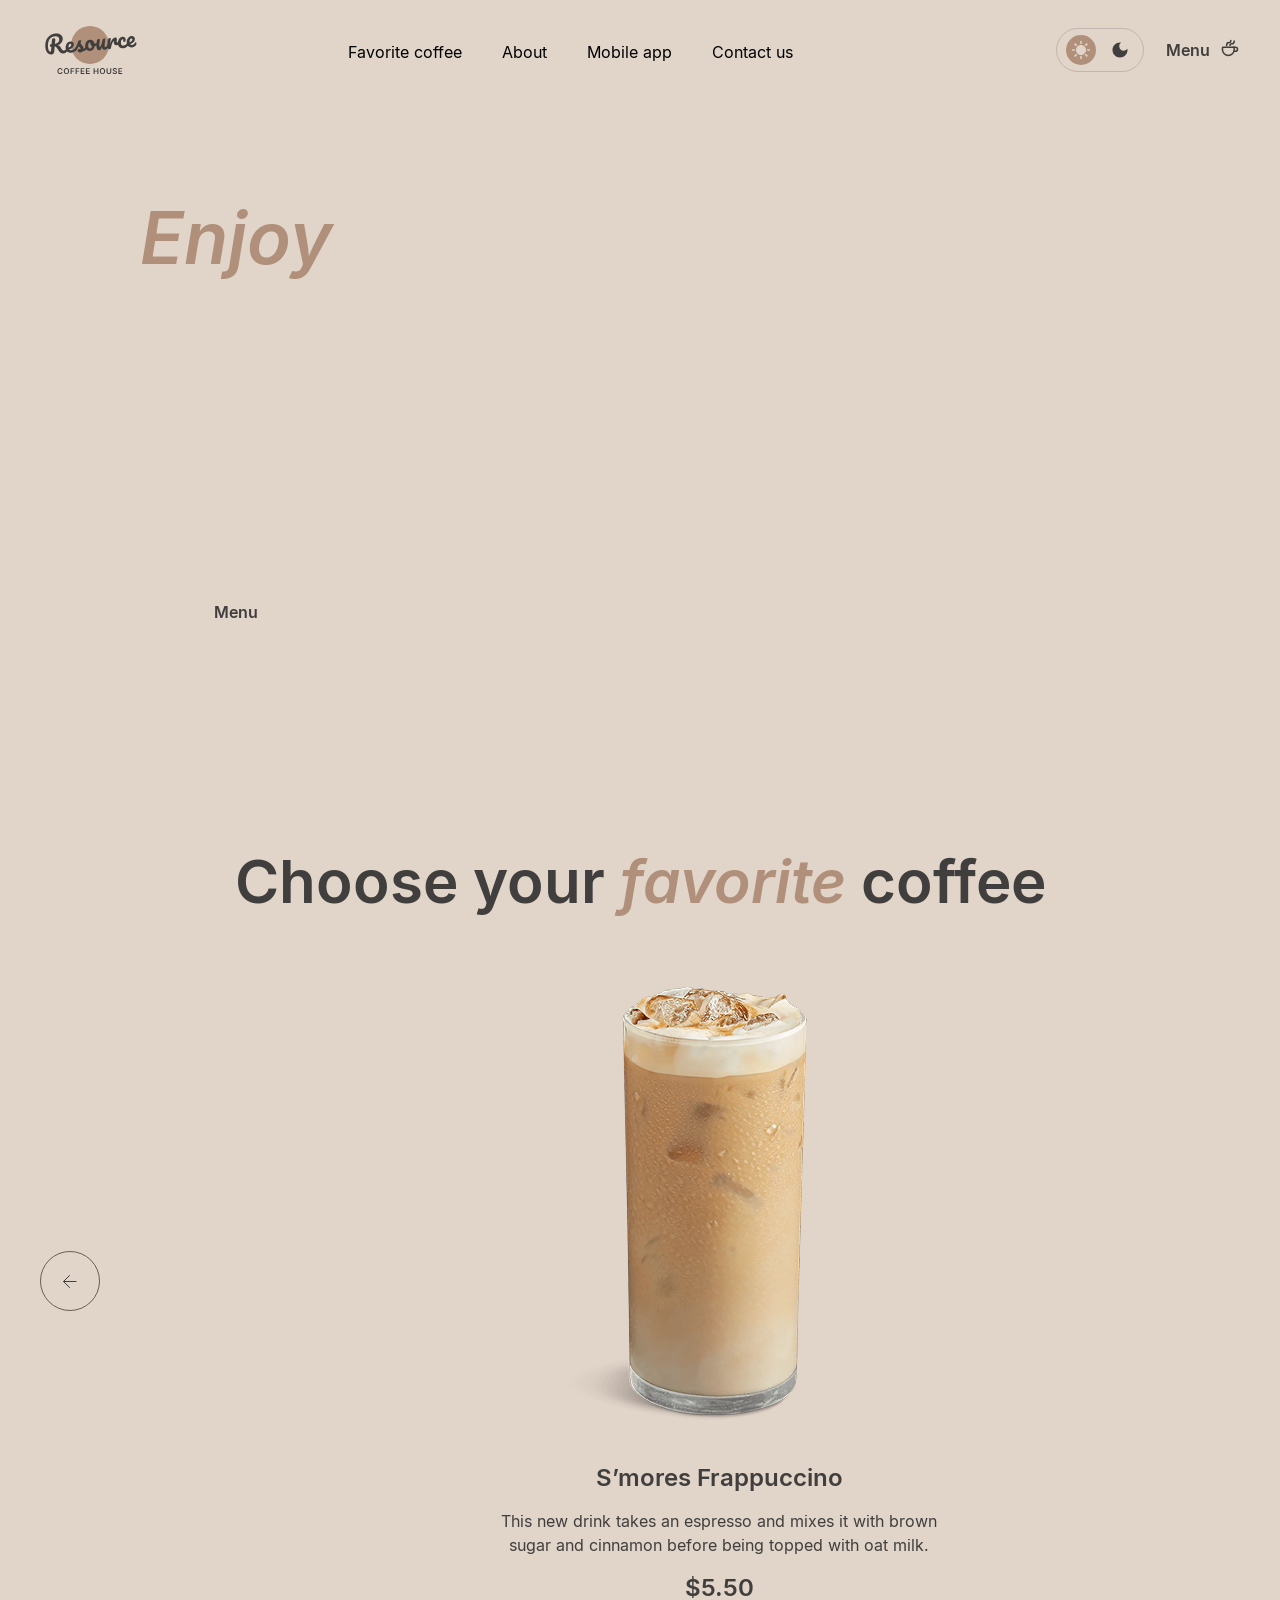
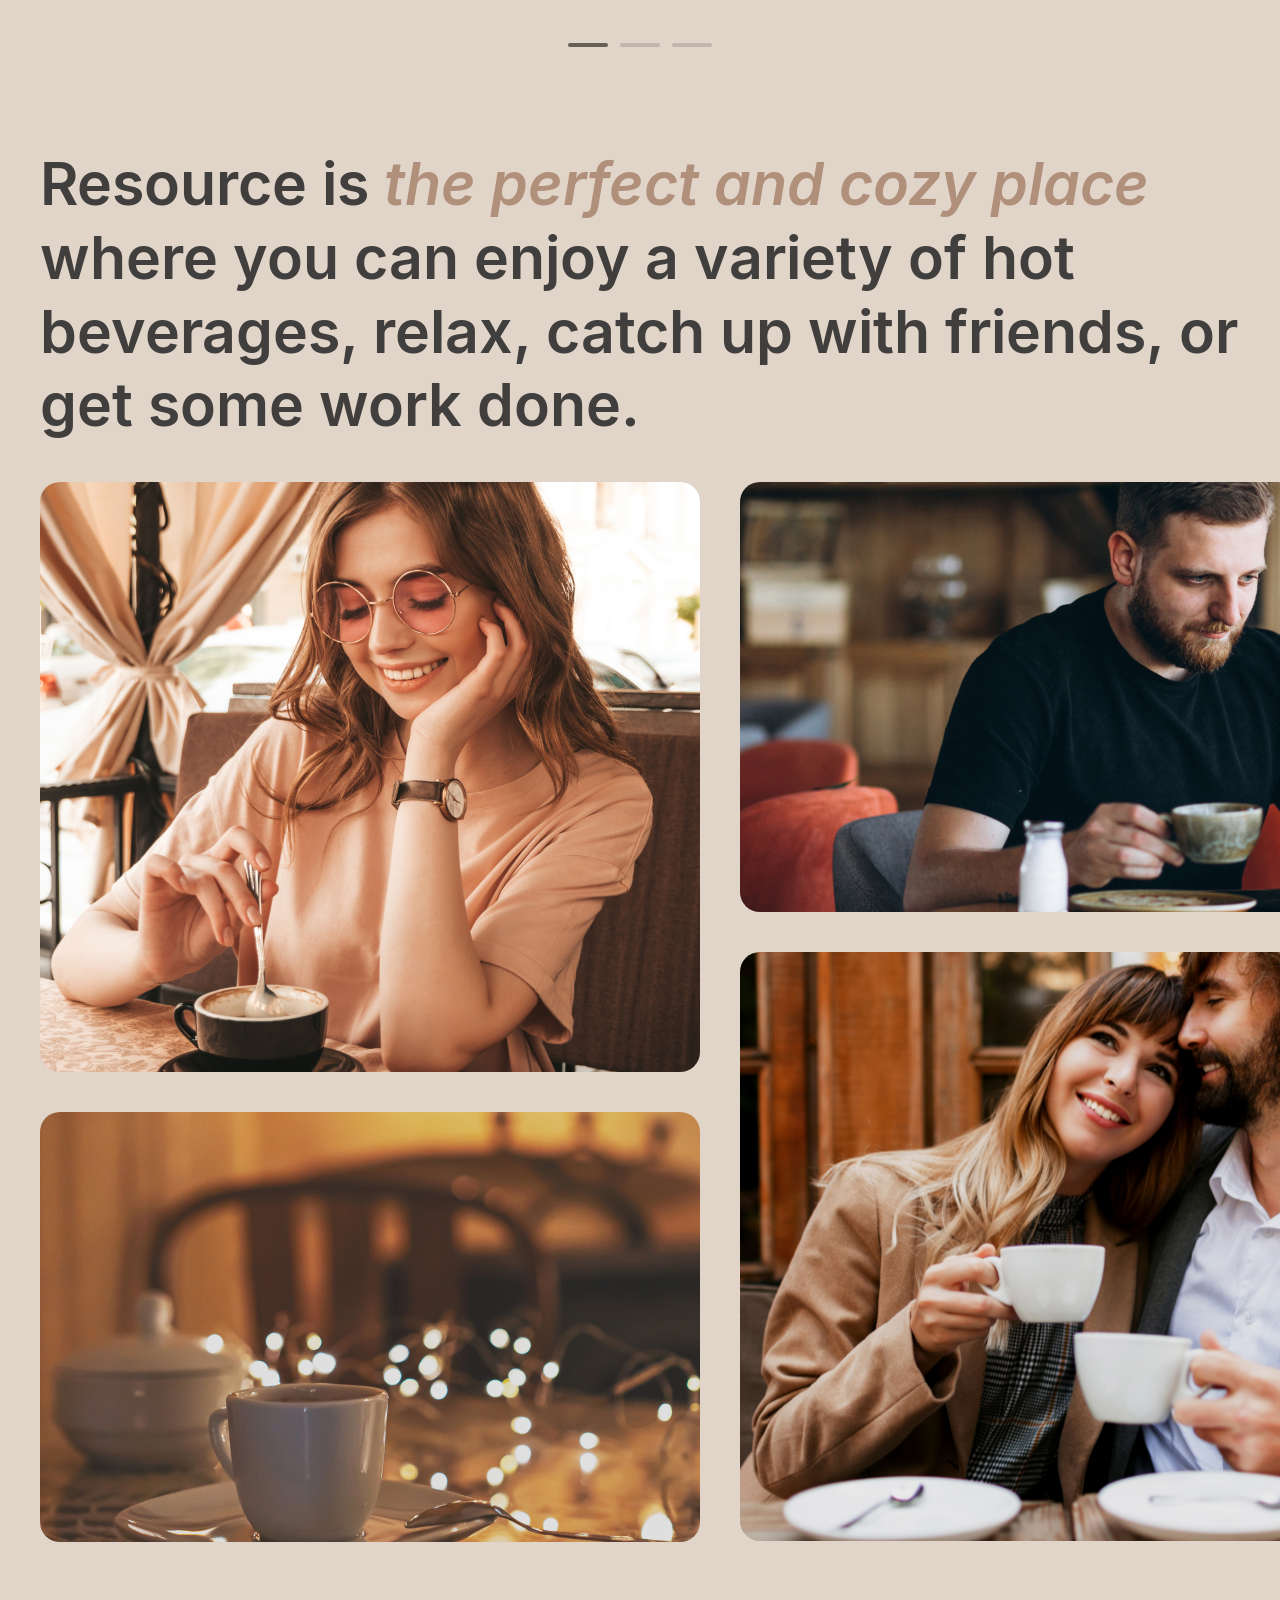
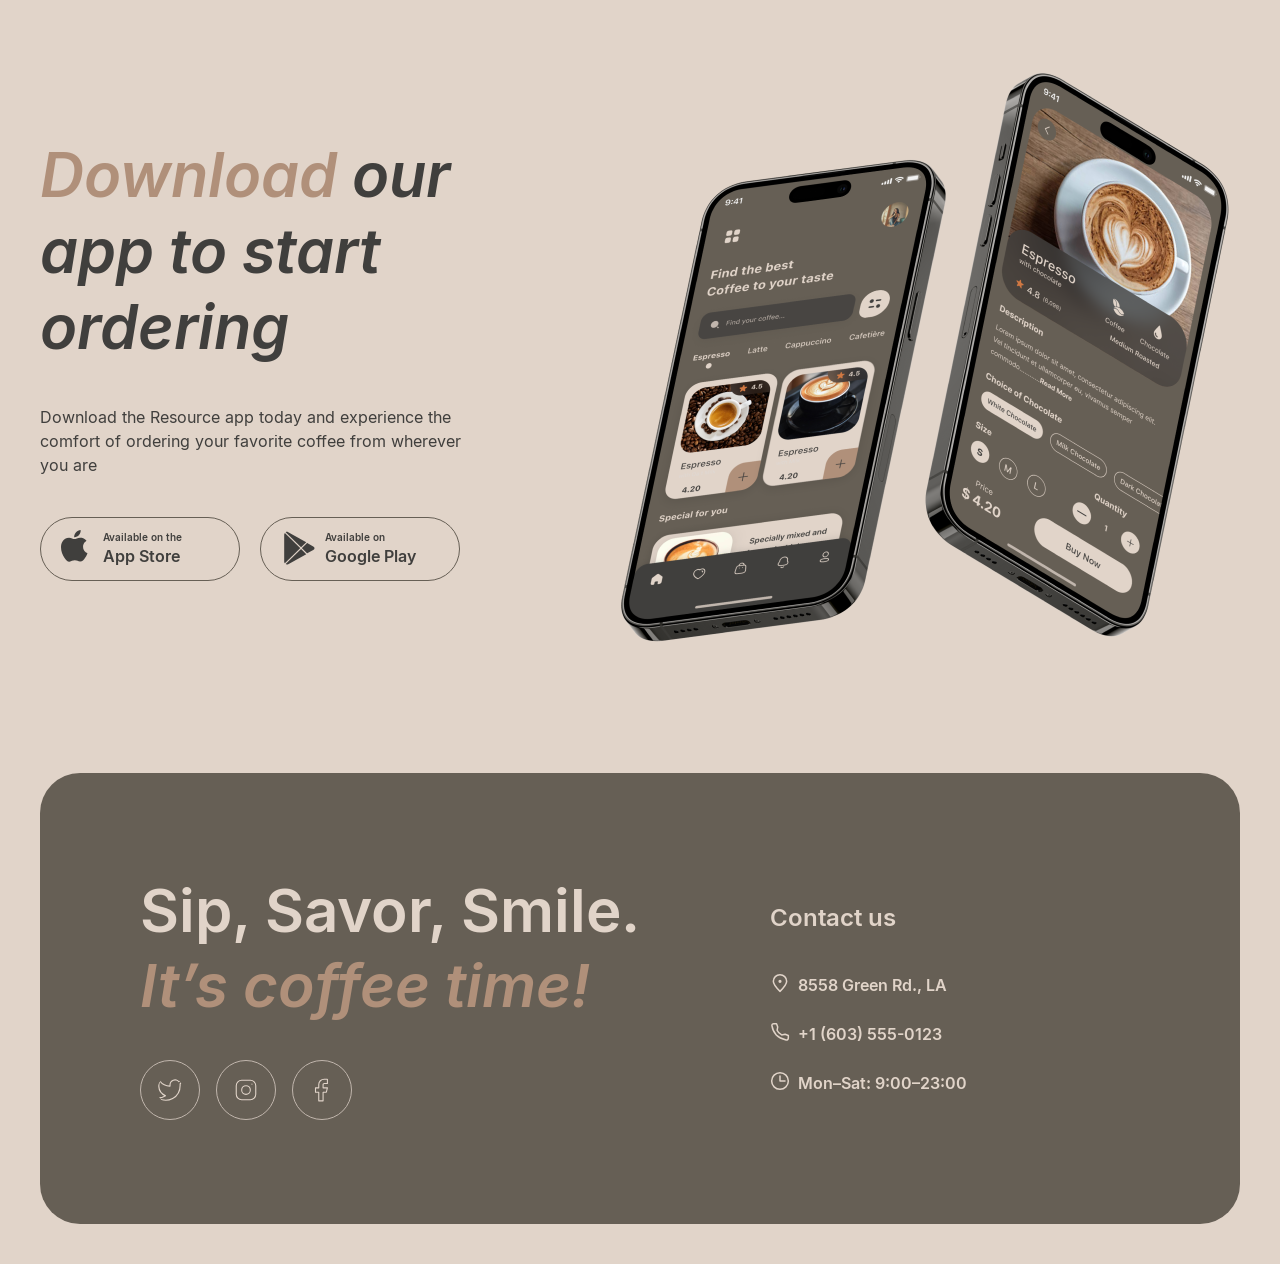
==== commit 8d156fb7: "feat: added two page icons animations" ====
--- a/index.html
+++ b/index.html
@@ -105,10 +105,10 @@
 						</div>
 						<div class="header__navbar">
 							<ul class="navbar__container">
-								<li><a href="#">Favorite coffee</a></li>
-								<li><a href="#">About</a></li>
-								<li><a href="#">Mobile app</a></li>
-								<li><a href="#">Contact us</a></li>
+								<li><a href="#favorite">Favorite coffee</a></li>
+								<li><a href="#about">About</a></li>
+								<li><a href="#mobile">Mobile app</a></li>
+								<li><a href="#contacts">Contact us</a></li>
 							</ul>
 						</div>
 						<div class="header__actions">
@@ -240,7 +240,7 @@
 				</div>
 			</header>
 			<main class="main">
-				<section class="favorite__container">
+				<section id="favorite" class="favorite__container">
 					<h2>Choose your <span>favorite</span> coffee</h2>
 					<div class="favorite__slider">
 						<div class="btn__left-dark">
@@ -315,7 +315,7 @@
 						</svg>
 					</div>
 				</section>
-				<section class="about__container">
+				<section id="about" class="about__container">
 					<div class="about__content">
 						<h2 class="about__title">
 							Resource is <span>the perfect and cozy place</span> where you can
@@ -324,25 +324,17 @@
 						</h2>
 						<div class="about__pics">
 							<div class="about__pics-left">
-								<img class="left__1" src="assets/img/about-1.png" alt="pics1" />
-								<img class="left__2" src="assets/img/about-2.png" alt="pics2" />
+								<div class="about__pics-1"></div>
+								<div class="about__pics-2"></div>
 							</div>
 							<div class="about__pics-right">
-								<img
-									class="right__1"
-									src="assets/img/about-3.png"
-									alt="pics3"
-								/>
-								<img
-									class="right__2"
-									src="assets/img/about-4.png"
-									alt="pics4"
-								/>
+								<div class="about__pics-3"></div>
+								<div class="about__pics-4"></div>
 							</div>
 						</div>
 					</div>
 				</section>
-				<section class="mobileapp__container">
+				<section id="mobile" class="mobileapp__container">
 					<div class="mobileapp__content">
 						<div class="mobileapp__titles">
 							<h2 class="mobileapp__download">
@@ -413,7 +405,7 @@
 					</div>
 				</section>
 			</main>
-			<footer class="footer">
+			<footer id="contacts" class="footer">
 				<div class="footer__content">
 					<div class="footer__content-left">
 						<div>
--- a/style.css
+++ b/style.css
@@ -2,6 +2,7 @@
 	margin: 0;
 	padding: 0;
 	box-sizing: border-box;
+	scroll-behavior: smooth;
 }
 
 /* Fonts */
@@ -99,14 +100,14 @@
 	font-family: 'Inter', sans-serif;
 	line-height: 150%;
 }
-.navbar__container li {
+.navbar__container li a {
 	padding-bottom: 5px;
 	background: linear-gradient(var(--text-primary), var(--text-primary)) bottom
 		left / 0% 3px no-repeat;
 
 	transition: background-size 0.3s ease;
 }
-.navbar__container li:hover {
+.navbar__container li a:hover {
 	background-size: 100% 2px;
 }
 .navbar__container li a {
@@ -364,10 +365,6 @@
 	margin-top: 40px;
 	gap: 40px;
 }
-
-.about__pics img {
-	object-fit: cover;
-}
 .about__pics-left {
 	display: flex;
 	flex-direction: column;
@@ -378,25 +375,66 @@
 	flex-direction: column;
 	gap: 40px;
 }
-.left__1 {
-	border-radius: 20px;
+
+.about__pics-1 {
 	width: 660px;
 	height: 590px;
-}
-.left__2 {
+	background-image: url(assets/img/about-1.png);
+	background-size: 110%;
+	background-position: center;
+	background-repeat: no-repeat;
 	border-radius: 20px;
+	transition: background-size 0.4s ease;
+	cursor: pointer;
+}
+.about__pics-1:hover {
+	background-size: 100%;
+	transition: background-size 0.4s ease;
+}
+.about__pics-2 {
 	width: 660px;
 	height: 430px;
-}
-.right__1 {
+	background-image: url(assets/img/about-2.png);
+	background-size: 110%;
+	background-position: center;
+	background-repeat: no-repeat;
 	border-radius: 20px;
+	transition: background-size 0.4s ease;
+	cursor: pointer;
+}
+.about__pics-2:hover {
+	background-size: 100%;
+	transition: background-size 0.4s ease;
+}
+.about__pics-3 {
 	width: 660px;
 	height: 430px;
-}
-.right__2 {
+	background-image: url(assets/img/about-3.png);
+	background-size: 110%;
+	background-position: center;
+	background-repeat: no-repeat;
 	border-radius: 20px;
+	transition: background-size 0.4s ease;
+	cursor: pointer;
+}
+.about__pics-3:hover {
+	background-size: 100%;
+	transition: background-size 0.4s ease;
+}
+.about__pics-4 {
 	width: 660px;
-	height: 590px;
+	height: 589px;
+	background-image: url(assets/img/about-4.png);
+	background-size: 110%;
+	background-position: center;
+	background-repeat: no-repeat;
+	border-radius: 20px;
+	transition: background-size 0.4s ease;
+	cursor: pointer;
+}
+.about__pics-4:hover {
+	background-size: 100%;
+	transition: background-size 0.4s ease;
 }
 
 .mobileapp__container {
@@ -758,12 +796,22 @@
 	border-radius: 40px;
 	max-width: 310px;
 	max-height: 506px;
-}
-.coffee__1-container img {
-	width: 310px;
-	height: 310px;
-	object-fit: cover;
+	cursor: pointer;
+	transition: background-size 0.4s ease;
+}
+.coffee__1-img {
+	width: 309px;
+	height: 340px;
+	background-image: url('assets/img/coffee/coffee-1.jpg');
+	background-size: 110%;
+	background-position: center;
+	background-repeat: no-repeat;
 	border-radius: 38px;
+	transition: background-size 0.4s ease;
+}
+.coffee__1-container:hover .coffee__1-img {
+	background-size: 100%;
+	transition: background-size 0.4s ease;
 }
 .coffee__1-desc {
 	display: flex;
@@ -796,6 +844,104 @@
 	color: var(--text-primary);
 }
 
+.coffee__2-img {
+	width: 309px;
+	height: 309px;
+	background-image: url('assets/img/coffee/coffee-2.jpg');
+	background-size: 110%;
+	background-position: center;
+	background-repeat: no-repeat;
+	border-radius: 38px;
+	transition: background-size 0.4s ease;
+}
+.coffee__1-container:hover .coffee__2-img {
+	background-size: 100%;
+	transition: background-size 0.4s ease;
+}
+.coffee__3-img {
+	width: 309px;
+	height: 309px;
+	background-image: url('assets/img/coffee/coffee-3.jpg');
+	background-size: 110%;
+	background-position: center;
+	background-repeat: no-repeat;
+	border-radius: 38px;
+	transition: background-size 0.4s ease;
+}
+.coffee__1-container:hover .coffee__3-img {
+	background-size: 100%;
+	transition: background-size 0.4s ease;
+}
+.coffee__4-img {
+	width: 309px;
+	height: 309px;
+	background-image: url('assets/img/coffee/coffee-4.jpg');
+	background-size: 110%;
+	background-position: center;
+	background-repeat: no-repeat;
+	border-radius: 38px;
+	transition: background-size 0.4s ease;
+}
+.coffee__1-container:hover .coffee__4-img {
+	background-size: 100%;
+	transition: background-size 0.4s ease;
+}
+.coffee__5-img {
+	width: 309px;
+	height: 309px;
+	background-image: url('assets/img/coffee/coffee-5.jpg');
+	background-size: 110%;
+	background-position: center;
+	background-repeat: no-repeat;
+	border-radius: 38px;
+	transition: background-size 0.4s ease;
+}
+.coffee__1-container:hover .coffee__5-img {
+	background-size: 100%;
+	transition: background-size 0.4s ease;
+}
+.coffee__6-img {
+	width: 309px;
+	height: 309px;
+	background-image: url('assets/img/coffee/coffee-6.jpg');
+	background-size: 110%;
+	background-position: center;
+	background-repeat: no-repeat;
+	border-radius: 38px;
+	transition: background-size 0.4s ease;
+}
+.coffee__1-container:hover .coffee__6-img {
+	background-size: 100%;
+	transition: background-size 0.4s ease;
+}
+.coffee__7-img {
+	width: 309px;
+	height: 309px;
+	background-image: url('assets/img/coffee/coffee-7.jpg');
+	background-size: 110%;
+	background-position: center;
+	background-repeat: no-repeat;
+	border-radius: 38px;
+	transition: background-size 0.4s ease;
+}
+.coffee__1-container:hover .coffee__7-img {
+	background-size: 100%;
+	transition: background-size 0.4s ease;
+}
+.coffee__8-img {
+	width: 309px;
+	height: 309px;
+	background-image: url('assets/img/coffee/coffee-8.jpg');
+	background-size: 110%;
+	background-position: center;
+	background-repeat: no-repeat;
+	border-radius: 38px;
+	transition: background-size 0.4s ease;
+}
+.coffee__1-container:hover .coffee__8-img {
+	background-size: 100%;
+	transition: background-size 0.4s ease;
+}
 /* THEME ANI */
 
 .night__svg rect {
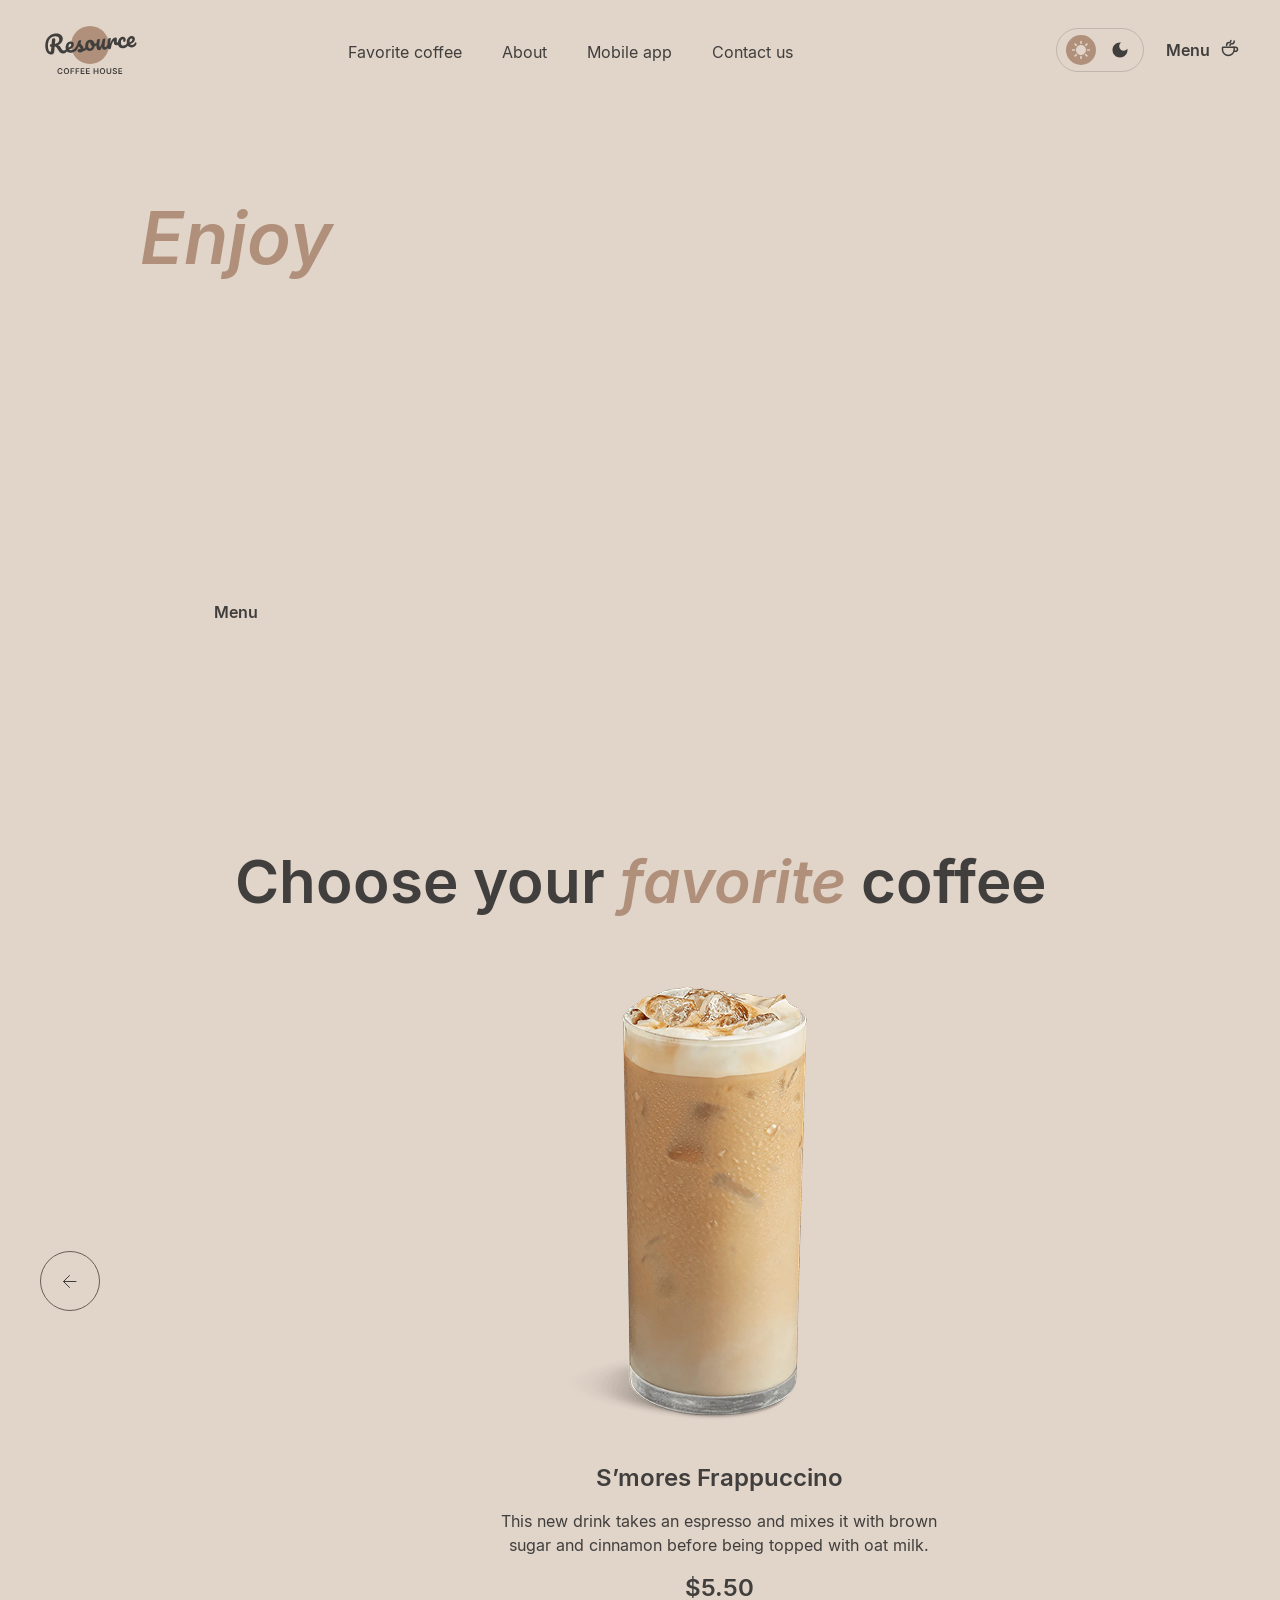
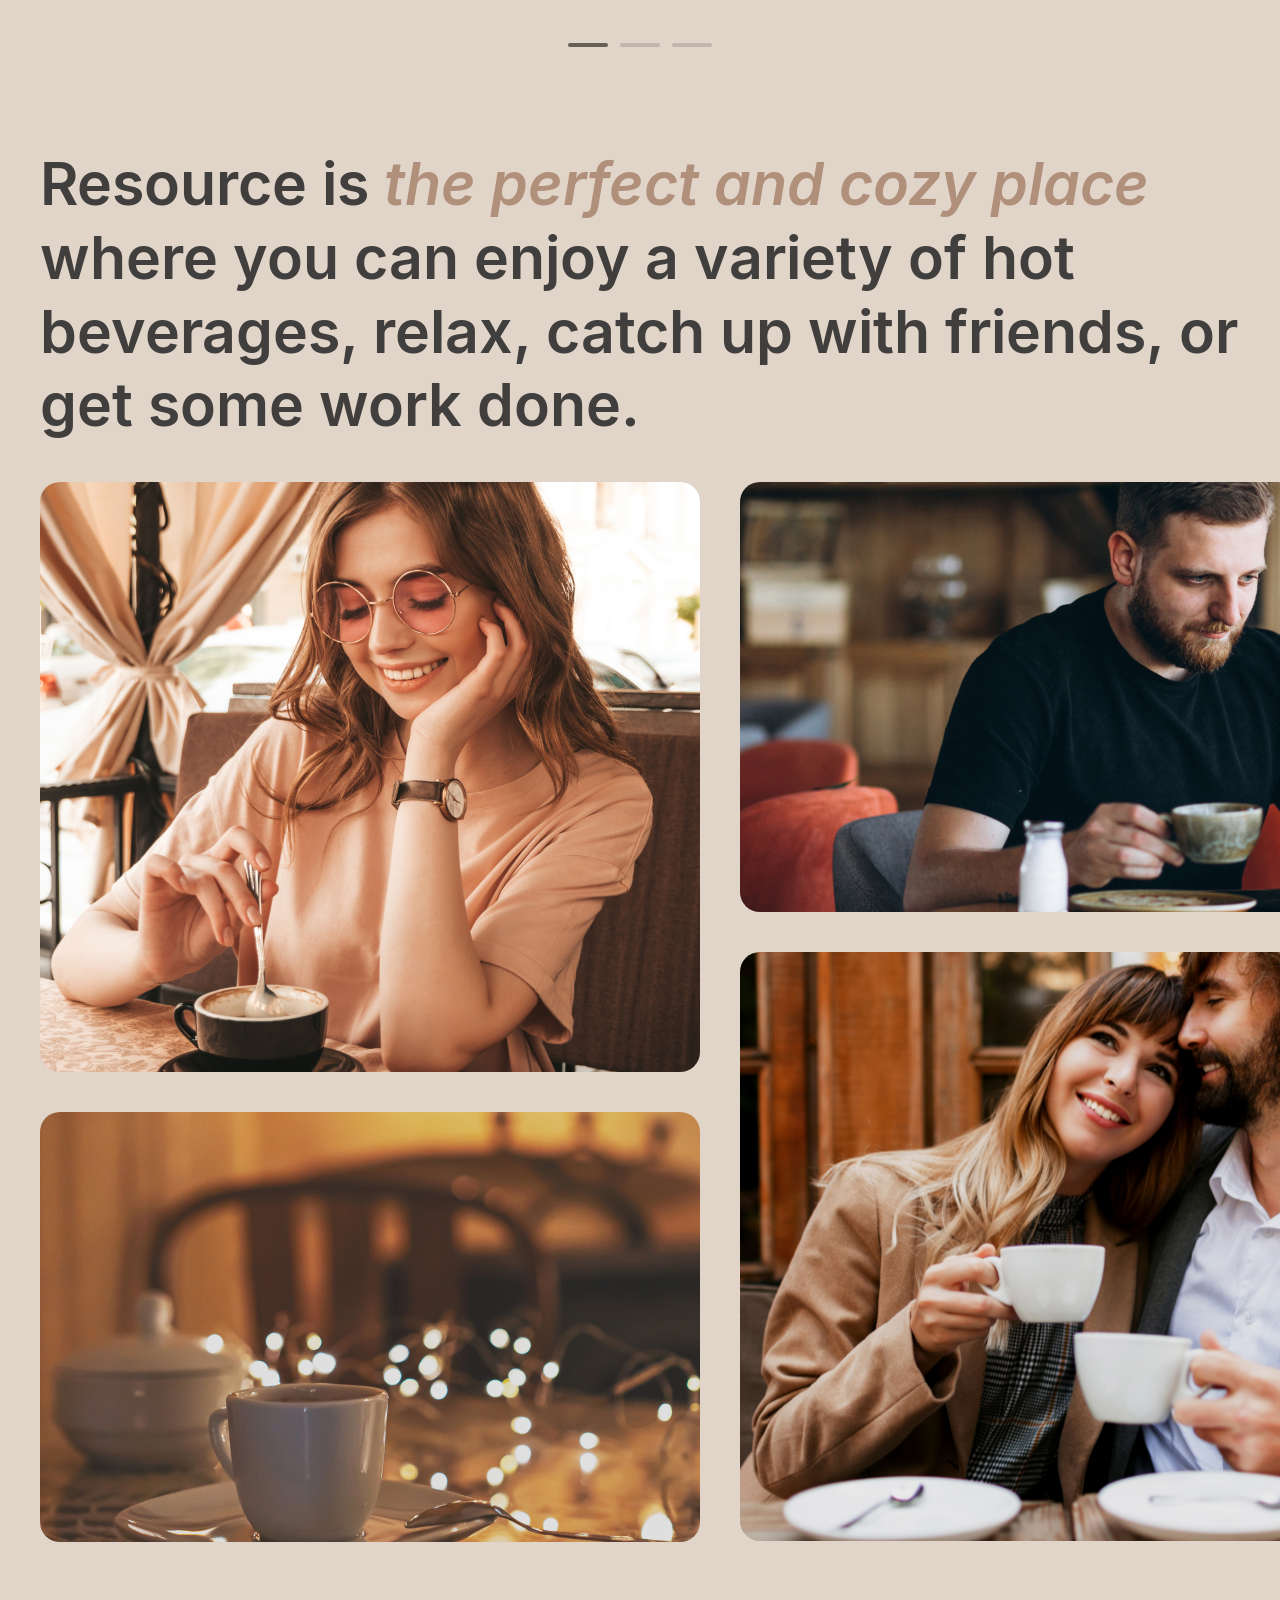
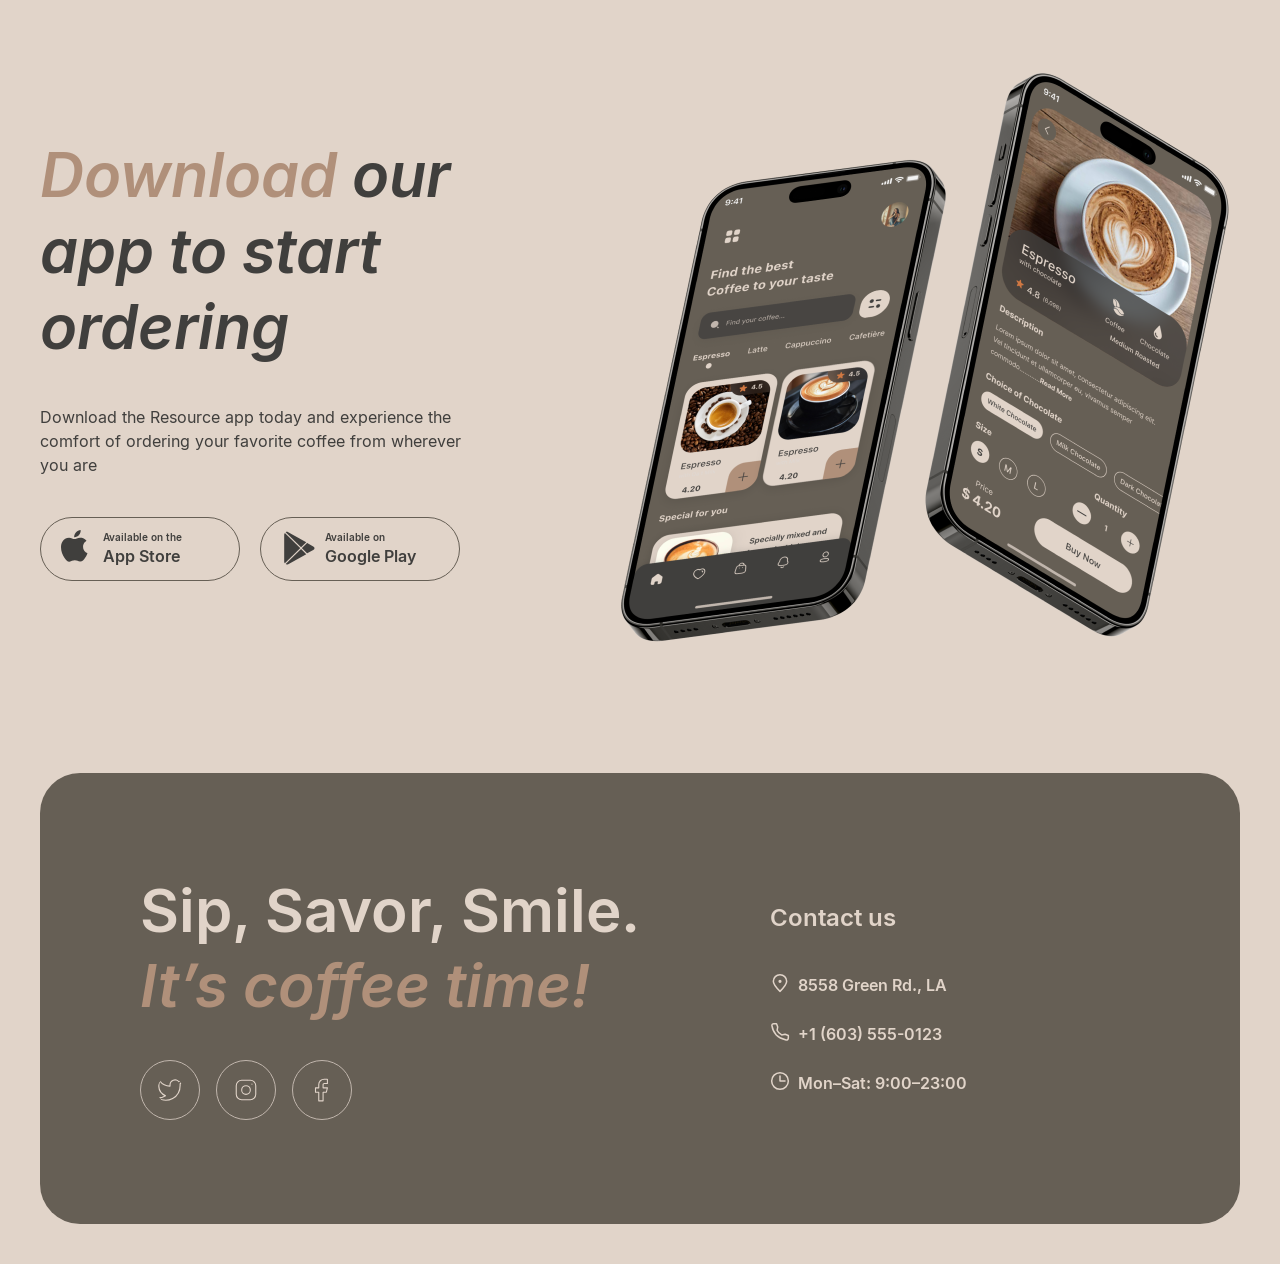
==== commit ebceaaef: "feat: dark mode added" ====
--- a/index.html
+++ b/index.html
@@ -21,6 +21,7 @@
 									xmlns="http://www.w3.org/2000/svg"
 								>
 									<path
+										style="fill: #b0907a"
 										d="M69 25C69 35.4934 60.4934 44 50 44C39.5066 44 31 35.4934 31 25C31 14.5066 39.5066 6 50 6C60.4934 6 69 14.5066 69 25Z"
 										fill="#B0907A"
 									/>
@@ -114,6 +115,7 @@
 						<div class="header__actions">
 							<div class="theme__switch">
 								<svg
+									class="light__svg"
 									width="36"
 									height="30"
 									viewBox="0 0 36 36"
@@ -552,5 +554,11 @@
 				</div>
 			</footer>
 		</div>
+		<script>
+			if (localStorage.getItem('theme') === 'dark') {
+				document.body.classList.add('dark')
+			}
+		</script>
+		<script src="script.js"></script>
 	</body>
 </html>
--- a/style.css
+++ b/style.css
@@ -71,9 +71,24 @@
 	--dark-bg-modal: var(--dark-bg-container);
 	--dark-bg-modal-control: var(--dark-bg-page);
 }
+.dark {
+	--text-primary: var(--dark-text-primary);
+	--text-inverse: var(--dark-text-inverse);
+	--text-accent: var(--dark-text-accent);
+	--background-page: var(--dark-bg-page);
+	--background-container: var(--dark-bg-container);
+	--background-overlay: var(--dark-bg-overlay);
+	--border-primary: var(--dark-border-primary);
+	--border-inverse: var(--dark-border-inverse);
+	--background-modal: var(--dark-bg-container);
+	--background-modal-control: var(--dark-bg-page);
+}
 
 body {
-	background-color: #e1d4c9;
+	background-color: var(--background-page);
+	transition:
+		background-color 0.3s ease,
+		color 0.3s ease;
 }
 .wrapper-container {
 	max-width: 1440px;
@@ -86,6 +101,9 @@
 .header__menu {
 	display: flex;
 	justify-content: space-between;
+}
+.header__logo path {
+	fill: var(--text-primary);
 }
 
 .header__navbar {
@@ -112,7 +130,7 @@
 }
 .navbar__container li a {
 	text-decoration: none;
-	color: black;
+	color: var(--text-primary);
 }
 .navbar__container li:nth-child(1),
 .navbar__container li:nth-child(2),
@@ -126,7 +144,7 @@
 }
 .theme__switch {
 	display: flex;
-	border: 1px solid #c1b6ad;
+	border: 1px solid var(--border-primary);
 	border-radius: 100px;
 	margin-top: 8px;
 	padding: 6px;
@@ -161,6 +179,9 @@
 		left / 0% 3px no-repeat;
 
 	transition: background-size 0.3s ease;
+}
+.dark .menu-link path {
+	stroke: var(--text-inverse);
 }
 
 .menu-link:hover {
@@ -219,10 +240,9 @@
 	padding: 20px 50px 20px 67px;
 	max-width: 200px;
 	max-height: 64px;
-	border: 0;
-	font-family: var(--font-family);
-	cursor: pointer;
-	background: var(--text-inverse);
+	cursor: pointer;
+	font-family: var(--font-family);
+	background: var(--background-page);
 	text-decoration: none;
 	font-weight: 600;
 	font-size: 16px;
@@ -231,6 +251,9 @@
 	color: var(--text-primary);
 }
 
+.dark .menu__btn-svg path {
+	stroke: var(--text-inverse);
+}
 .menu__btn-svg {
 	visibility: hidden;
 	opacity: 0;
@@ -310,6 +333,17 @@
 	transition: background-color 0.3s ease;
 	cursor: pointer;
 }
+.dark .btn__left-dark {
+	border: 1px solid var(--dark-border-inverse);
+}
+.dark .btn__left-dark path {
+	stroke: var(--dark-border-inverse);
+}
+.dark .btn__left-dark:hover {
+	border: 1px solid var(--dark-bg-container);
+	background: var(--dark-bg-container);
+	transition: background-color 0.3s ease;
+}
 .btn__left-dark:hover {
 	background: var(--background-container);
 	transition: background-color 0.3s ease;
@@ -325,6 +359,17 @@
 	padding: 22px;
 	transition: background-color 0.3s ease;
 	cursor: pointer;
+}
+.dark .btn__right-dark {
+	border: 1px solid var(--dark-border-inverse);
+}
+.dark .btn__right-dark path {
+	stroke: var(--dark-border-inverse);
+}
+.dark .btn__right-dark:hover {
+	border: 1px solid var(--dark-bg-container);
+	background: var(--dark-bg-container);
+	transition: background-color 0.3s ease;
 }
 .btn__right-dark:hover {
 	background: var(--background-container);
@@ -473,6 +518,14 @@
 	display: flex;
 	gap: 20px;
 }
+.dark .download__appstore {
+	border: 1px solid var(--dark-border-inverse);
+}
+.dark .download__appstore:hover {
+	border: 1px solid var(--dark-bg-container);
+	background: var(--dark-bg-container);
+	transition: background-color 0.3s ease;
+}
 .download__appstore {
 	display: flex;
 	border: 1px solid var(--background-container);
@@ -499,6 +552,18 @@
 	fill: var(--text-inverse);
 	transition: fill 0.3s ease;
 }
+.dark .download__appstore path {
+	fill: var(--dark-text-inverse);
+	transition: fill 0.3s ease;
+}
+.dark .download__android {
+	border: 1px solid var(--dark-border-inverse);
+}
+.dark .download__android:hover {
+	border: 1px solid var(--dark-bg-container);
+	background: var(--dark-bg-container);
+	transition: background-color 0.3s ease;
+}
 .download__android {
 	display: flex;
 	border: 1px solid var(--background-container);
@@ -543,6 +608,10 @@
 }
 .download__android:hover path {
 	fill: var(--text-inverse);
+	transition: fill 0.3s ease;
+}
+.dark .download__android path {
+	fill: var(--dark-text-inverse);
 	transition: fill 0.3s ease;
 }
 
@@ -580,6 +649,7 @@
 	font-style: italic;
 	color: var(--text-accent);
 }
+
 .footer__socials svg {
 	border: 1px solid var(--border-primary);
 	border-radius: 100px;
@@ -589,6 +659,10 @@
 	margin-right: 12px;
 	transition: background-color 0.3s ease;
 }
+.dark .social__1:hover {
+	background: var(--dark-bg-page);
+	border: 1px solid var(--dark-bg-page);
+}
 .social__1:hover {
 	background: var(--text-inverse);
 	cursor: pointer;
@@ -598,6 +672,10 @@
 	stroke: var(--text-primary);
 	transition: stroke 0.3s ease;
 }
+.dark .social__2:hover {
+	background: var(--dark-bg-page);
+	border: 1px solid var(--dark-bg-page);
+}
 .social__2:hover {
 	background: var(--text-inverse);
 	cursor: pointer;
@@ -606,6 +684,10 @@
 .social__2:hover path {
 	stroke: var(--text-primary);
 	transition: stroke 0.3s ease;
+}
+.dark .social__3:hover {
+	background: var(--dark-bg-page);
+	border: 1px solid var(--dark-bg-page);
 }
 .social__3:hover {
 	background: var(--text-inverse);
@@ -701,6 +783,9 @@
 	background: var(--text-inverse);
 	margin-right: 8px;
 }
+.dark .coffee__btn img {
+	background: var(--dark-bg-page);
+}
 
 .tea__btn {
 	display: flex;
@@ -719,6 +804,9 @@
 	color: var(--text-primary);
 	transition: background-color 0.3s ease;
 }
+.dark .tea__btn:hover {
+	background: var(--dark-bg-container);
+}
 .tea__btn:hover {
 	background: var(--background-container);
 	color: var(--text-inverse);
@@ -731,6 +819,10 @@
 	background: var(--border-primary);
 	margin-right: 8px;
 	transition: background-color 1s ease;
+}
+.dark .tea__btn:hover img {
+	background: var(--dark-bg-page);
+	transition: background-color 0.3s ease;
 }
 .tea__btn:hover img {
 	background: var(--text-inverse);
@@ -753,6 +845,9 @@
 	cursor: pointer;
 	transition: background-color 0.3s ease;
 }
+.dark .dessert__btn:hover {
+	background: var(--dark-bg-container);
+}
 .dessert__btn:hover {
 	background: var(--background-container);
 	color: var(--text-inverse);
@@ -765,6 +860,10 @@
 	background: var(--border-primary);
 	margin-right: 8px;
 	transition: background-color 1s ease;
+}
+.dark .dessert__btn:hover img {
+	background: var(--dark-bg-page);
+	transition: background-color 0.3s ease;
 }
 .dessert__btn:hover img {
 	background: var(--text-inverse);
@@ -800,13 +899,13 @@
 	transition: background-size 0.4s ease;
 }
 .coffee__1-img {
-	width: 309px;
+	width: 308px;
 	height: 340px;
 	background-image: url('assets/img/coffee/coffee-1.jpg');
 	background-size: 110%;
 	background-position: center;
 	background-repeat: no-repeat;
-	border-radius: 38px;
+	border-radius: 40px;
 	transition: background-size 0.4s ease;
 }
 .coffee__1-container:hover .coffee__1-img {
@@ -845,13 +944,13 @@
 }
 
 .coffee__2-img {
-	width: 309px;
+	width: 308px;
 	height: 309px;
 	background-image: url('assets/img/coffee/coffee-2.jpg');
 	background-size: 110%;
 	background-position: center;
 	background-repeat: no-repeat;
-	border-radius: 38px;
+	border-radius: 40px;
 	transition: background-size 0.4s ease;
 }
 .coffee__1-container:hover .coffee__2-img {
@@ -859,13 +958,13 @@
 	transition: background-size 0.4s ease;
 }
 .coffee__3-img {
-	width: 309px;
+	width: 308px;
 	height: 309px;
 	background-image: url('assets/img/coffee/coffee-3.jpg');
 	background-size: 110%;
 	background-position: center;
 	background-repeat: no-repeat;
-	border-radius: 38px;
+	border-radius: 40px;
 	transition: background-size 0.4s ease;
 }
 .coffee__1-container:hover .coffee__3-img {
@@ -873,13 +972,13 @@
 	transition: background-size 0.4s ease;
 }
 .coffee__4-img {
-	width: 309px;
+	width: 308px;
 	height: 309px;
 	background-image: url('assets/img/coffee/coffee-4.jpg');
 	background-size: 110%;
 	background-position: center;
 	background-repeat: no-repeat;
-	border-radius: 38px;
+	border-radius: 40px;
 	transition: background-size 0.4s ease;
 }
 .coffee__1-container:hover .coffee__4-img {
@@ -887,13 +986,13 @@
 	transition: background-size 0.4s ease;
 }
 .coffee__5-img {
-	width: 309px;
+	width: 308px;
 	height: 309px;
 	background-image: url('assets/img/coffee/coffee-5.jpg');
 	background-size: 110%;
 	background-position: center;
 	background-repeat: no-repeat;
-	border-radius: 38px;
+	border-radius: 40px;
 	transition: background-size 0.4s ease;
 }
 .coffee__1-container:hover .coffee__5-img {
@@ -901,13 +1000,13 @@
 	transition: background-size 0.4s ease;
 }
 .coffee__6-img {
-	width: 309px;
+	width: 308px;
 	height: 309px;
 	background-image: url('assets/img/coffee/coffee-6.jpg');
 	background-size: 110%;
 	background-position: center;
 	background-repeat: no-repeat;
-	border-radius: 38px;
+	border-radius: 40px;
 	transition: background-size 0.4s ease;
 }
 .coffee__1-container:hover .coffee__6-img {
@@ -915,13 +1014,13 @@
 	transition: background-size 0.4s ease;
 }
 .coffee__7-img {
-	width: 309px;
+	width: 308px;
 	height: 309px;
 	background-image: url('assets/img/coffee/coffee-7.jpg');
 	background-size: 110%;
 	background-position: center;
 	background-repeat: no-repeat;
-	border-radius: 38px;
+	border-radius: 40px;
 	transition: background-size 0.4s ease;
 }
 .coffee__1-container:hover .coffee__7-img {
@@ -929,13 +1028,13 @@
 	transition: background-size 0.4s ease;
 }
 .coffee__8-img {
-	width: 309px;
+	width: 308px;
 	height: 309px;
 	background-image: url('assets/img/coffee/coffee-8.jpg');
 	background-size: 110%;
 	background-position: center;
 	background-repeat: no-repeat;
-	border-radius: 38px;
+	border-radius: 40px;
 	transition: background-size 0.4s ease;
 }
 .coffee__1-container:hover .coffee__8-img {
@@ -949,14 +1048,53 @@
 	transition: fill 0.3s ease;
 }
 .night__svg path {
-	fill: #403f3d;
+	fill: var(--text-primary);
 	transition: fill 0.3s ease;
 }
 .theme__switch:hover .night__svg path {
+	fill: var(--background-page);
+	transition: fill 0.5s;
+}
+.theme__switch:hover .night__svg rect {
+	fill: var(--background-container);
+	transition: fill 0.5s;
+}
+
+.light__svg rect {
+	transition: fill 0.3s ease;
+}
+.lgiht__svg path {
+	fill: var(--text-primary);
+	transition: fill 0.3s ease;
+}
+
+.dark .light__svg rect {
+	fill: transparent;
+	transition: fill 0.3s ease;
+}
+.dark .theme__switch:hover .light__svg path {
+	fill: var(--text-primary);
+	transition: fill 0.5s;
+}
+.dark .theme__switch:hover .light__svg rect {
+	fill: var(--dark-bg-container);
+	transition: fill 0.5s;
+}
+
+.dark .theme__switch:hover .night__svg path {
 	fill: #e1d4c9;
 	transition: fill 0.5s;
 }
-.theme__switch:hover .night__svg rect {
-	fill: #665f55;
+.dark .theme__switch:hover .night__svg rect {
+	fill: #b0907a;
 	transition: fill 0.5s;
 }
+
+.dark .night__svg path {
+	fill: #e1d4c9;
+	transition: fill 0.5s;
+}
+.dark .night__svg rect {
+	fill: #b0907a;
+	transition: fill 0.5s;
+}
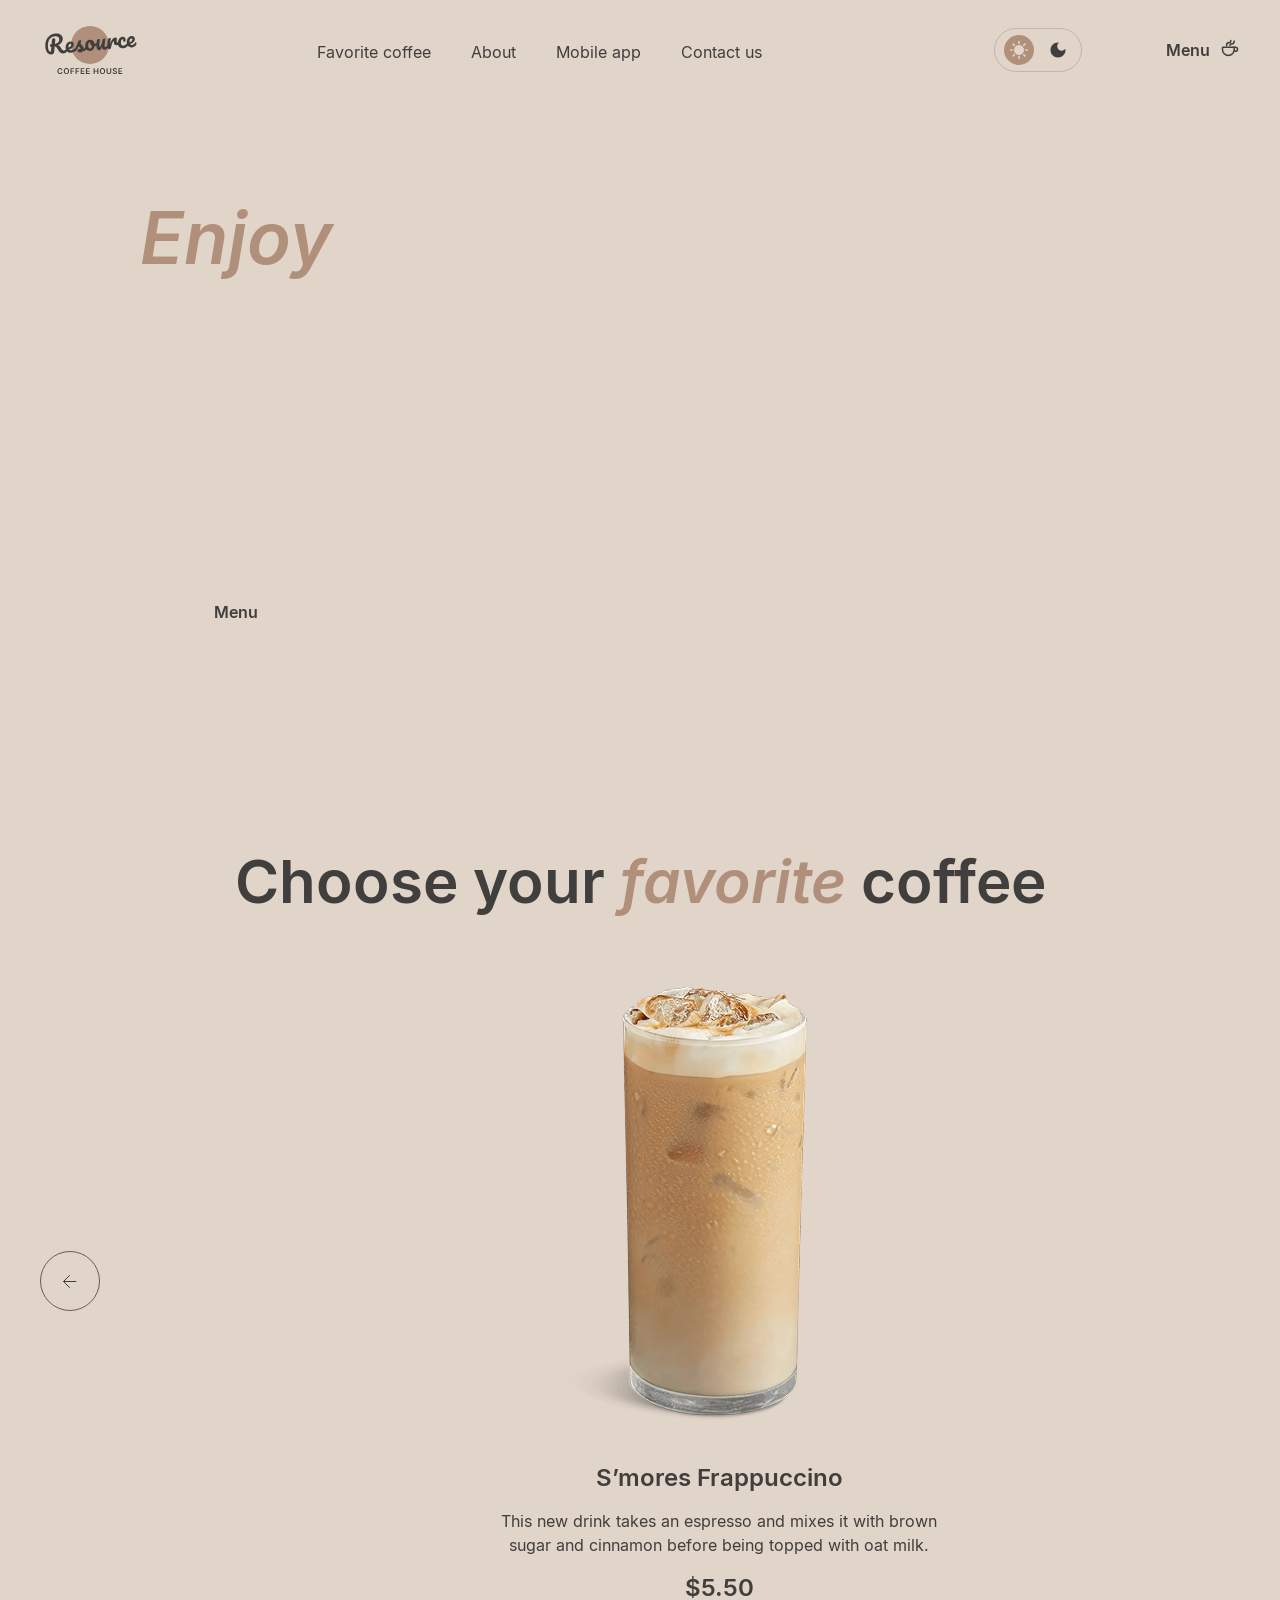
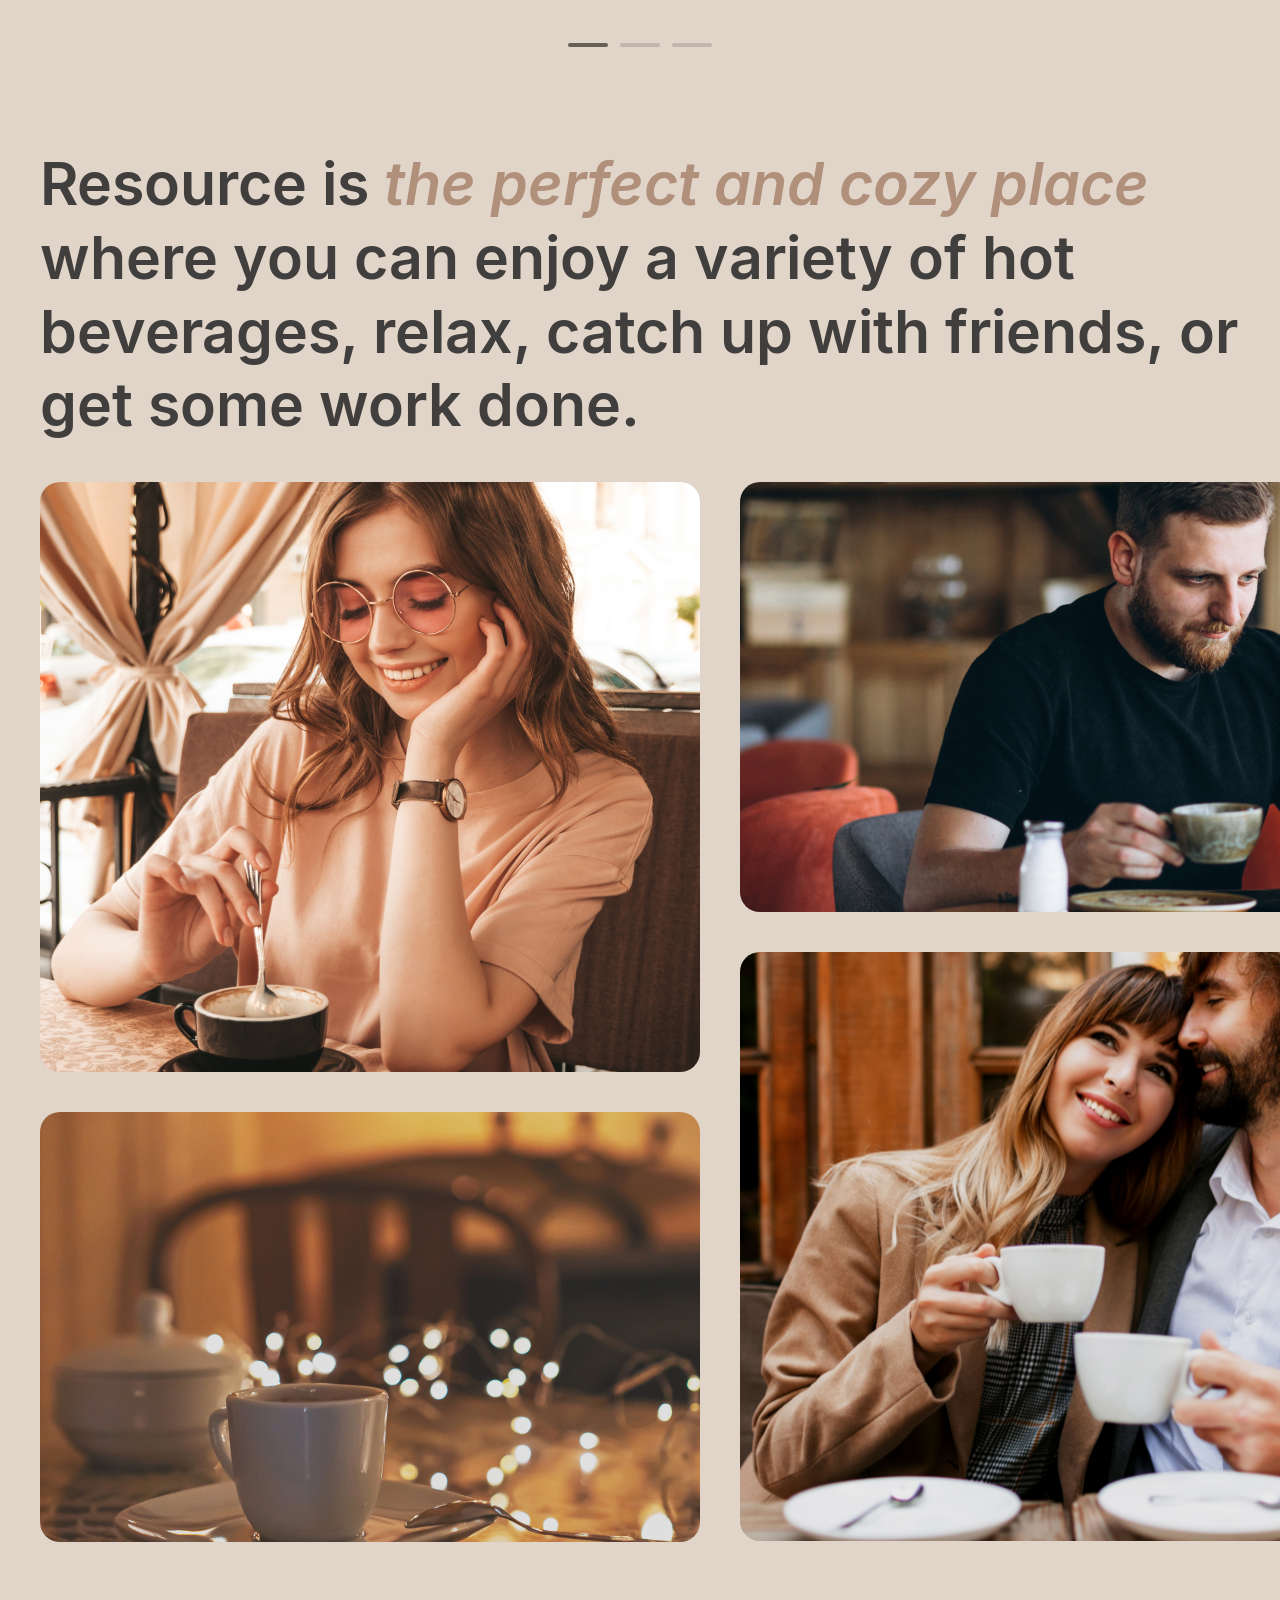
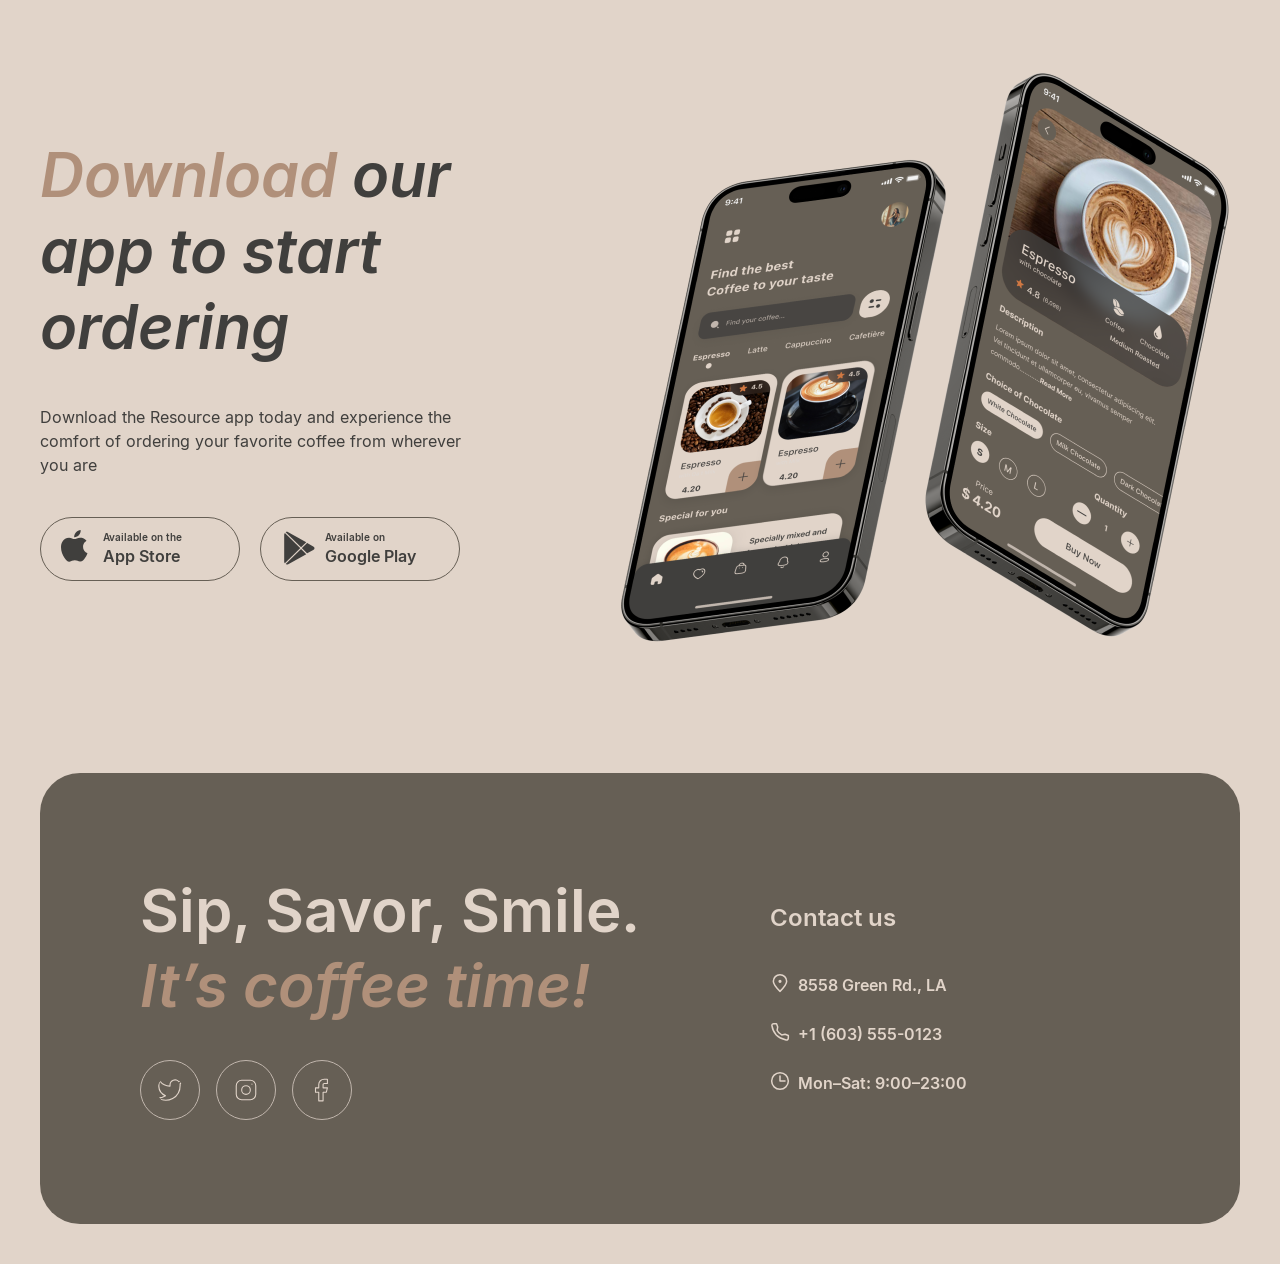
==== commit 46a8e412: "feat: page one media queries done" ====
--- a/index.html
+++ b/index.html
@@ -140,6 +140,38 @@
 									<path
 										d="M18 9C13.03 9 9 13.03 9 18C9 22.97 13.03 27 18 27C22.97 27 27 22.97 27 18C27 17.54 26.96 17.08 26.9 16.64C25.92 18.01 24.32 18.9 22.5 18.9C19.52 18.9 17.1 16.48 17.1 13.5C17.1 11.69 17.99 10.08 19.36 9.1C18.92 9.04 18.46 9 18 9Z"
 										fill="#E1D4C9"
+									/>
+								</svg>
+							</div>
+							<div class="menu__burger">
+								<svg
+									width="18"
+									height="2"
+									viewBox="0 0 18 2"
+									fill="none"
+									xmlns="http://www.w3.org/2000/svg"
+								>
+									<path
+										d="M0.75 0.75H16.75"
+										stroke="#403F3D"
+										stroke-width="1.5"
+										stroke-linecap="round"
+										stroke-linejoin="round"
+									/>
+								</svg>
+								<svg
+									width="18"
+									height="2"
+									viewBox="0 0 18 2"
+									fill="none"
+									xmlns="http://www.w3.org/2000/svg"
+								>
+									<path
+										d="M0.75 0.75H16.75"
+										stroke="#403F3D"
+										stroke-width="1.5"
+										stroke-linecap="round"
+										stroke-linejoin="round"
 									/>
 								</svg>
 							</div>
--- a/style.css
+++ b/style.css
@@ -195,8 +195,7 @@
 	margin-top: 16px;
 	border-radius: 40px;
 	padding: 100px;
-	width: 1360px;
-	height: 644px;
+	max-height: 644px;
 	max-width: 1360px;
 	background-image: url('./assets/img/hero.gif');
 	background-size: cover;
@@ -204,8 +203,8 @@
 	background-repeat: no-repeat;
 }
 .hero__container {
-	max-width: 530px;
-	max-height: 444px;
+	width: 530px;
+	height: 444px;
 	background-color: transparent;
 }
 .hero__title {
@@ -893,8 +892,8 @@
 	flex-direction: column;
 	border: 1px solid var(--border-primary);
 	border-radius: 40px;
-	max-width: 310px;
-	max-height: 506px;
+	width: 310px;
+	height: 506px;
 	cursor: pointer;
 	transition: background-size 0.4s ease;
 }
@@ -1098,3 +1097,181 @@
 	fill: #b0907a;
 	transition: fill 0.5s;
 }
+
+.menu__burger {
+	visibility: hidden;
+}
+/* MEDIA QUERIES */
+
+@media (max-width: 768px) {
+	.wrapper-container {
+		max-width: 768px;
+		margin: 0 auto;
+	}
+	.header__container {
+		margin: 20px 40px 0 40px;
+	}
+	.header__navbar {
+		display: none;
+	}
+	.coffee__menu {
+		display: none;
+	}
+	.header__menu {
+		gap: 20px;
+	}
+	.menu__burger {
+		display: flex;
+		flex-direction: column;
+		gap: 8px;
+		justify-content: center;
+		align-items: center;
+		margin-top: 8px;
+		visibility: visible;
+		border: 1px solid var(--background-container);
+		border-radius: 100px;
+		width: 44px;
+		height: 44px;
+	}
+
+	.header__hero {
+		max-width: 768px;
+		padding: 100px 98px 100px 60px;
+	}
+
+	.menu__btn-svg {
+		visibility: visible;
+		opacity: 1;
+	}
+
+	.favorite__slider {
+		gap: 44px;
+	}
+
+	.about__pics {
+		flex-direction: column;
+		align-items: center;
+	}
+	.about__pics-2 {
+		display: none;
+	}
+	.about__pics-3 {
+		display: none;
+	}
+
+	.mobileapp__content {
+		flex-direction: column;
+		gap: 102px;
+	}
+	.mobileapp__download {
+		padding-right: 90px;
+	}
+
+	.footer {
+		padding: 94px 60px;
+	}
+	.footer__content {
+		flex-direction: column;
+		gap: 70px;
+	}
+}
+
+@media (max-width: 380px) {
+	.wrapper-container {
+		max-width: 380px;
+		margin: 0 auto;
+	}
+
+	.header__container {
+		margin: 20px 16px 0 16px;
+	}
+
+	.header__hero {
+		max-width: 380px;
+		padding: 60px 16px 48px 16px;
+	}
+	.hero__title {
+		font-size: 42px;
+		line-height: 115%;
+	}
+
+	.hero__container {
+		max-width: 316px;
+	}
+
+	.main {
+		margin: 20px 16px 0px 16px;
+	}
+	.favorite__container h2 {
+		font-size: 29px;
+		line-height: 125%;
+	}
+	.btn__left-dark {
+		display: none;
+	}
+	.btn__right-dark {
+		display: none;
+	}
+	.slider__content img {
+		width: 348px;
+		height: 348px;
+	}
+
+	.about__title {
+		font-size: 32px;
+		line-height: 125%;
+	}
+
+	.about__pics-1 {
+		width: 348px;
+		height: 590px;
+		background-size: auto;
+	}
+	.about__pics-1:hover {
+		background-size: auto;
+	}
+	.about__pics-4 {
+		width: 348px;
+		height: 590px;
+		background-size: auto;
+	}
+	.about__pics-4:hover {
+		background-size: auto;
+	}
+
+	.mobileapp__content {
+		max-width: 380px;
+		gap: 43px;
+	}
+	.mobileapp__titles {
+		max-width: 100%;
+	}
+	.mobileapp__download {
+		padding-right: 40px;
+		font-size: 32px;
+		line-height: 125%;
+	}
+	.download__buttons {
+		flex-direction: column;
+	}
+	.mobileapp__img img {
+		max-width: 348px;
+		max-height: 348px;
+	}
+
+	.footer {
+		margin: 100px 16px 40px 16px;
+		padding: 60px 16px;
+	}
+	.footer__content {
+		gap: 0;
+	}
+	.footer__desc-1 {
+		font-size: 32px;
+		line-height: 125%;
+	}
+	.footer__desc-2 {
+		font-size: 32px;
+		line-height: 125%;
+	}
+}
